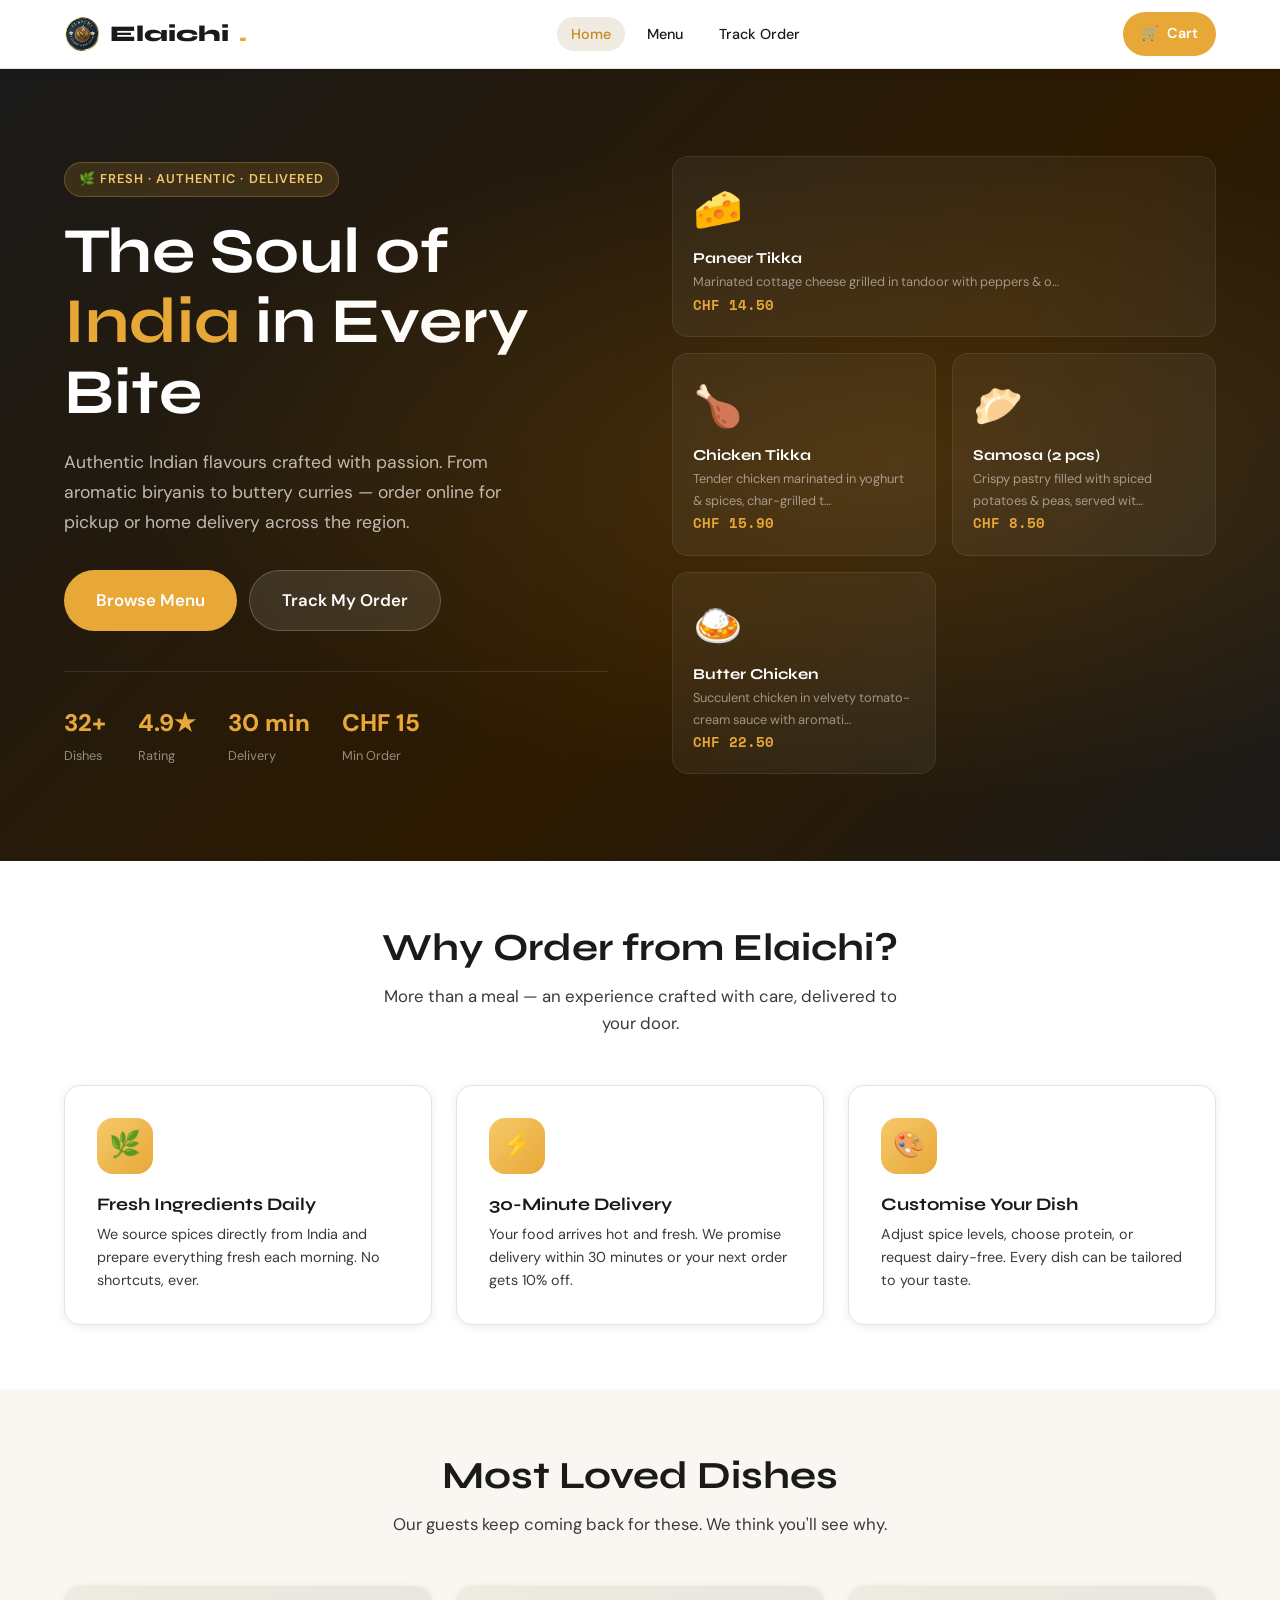
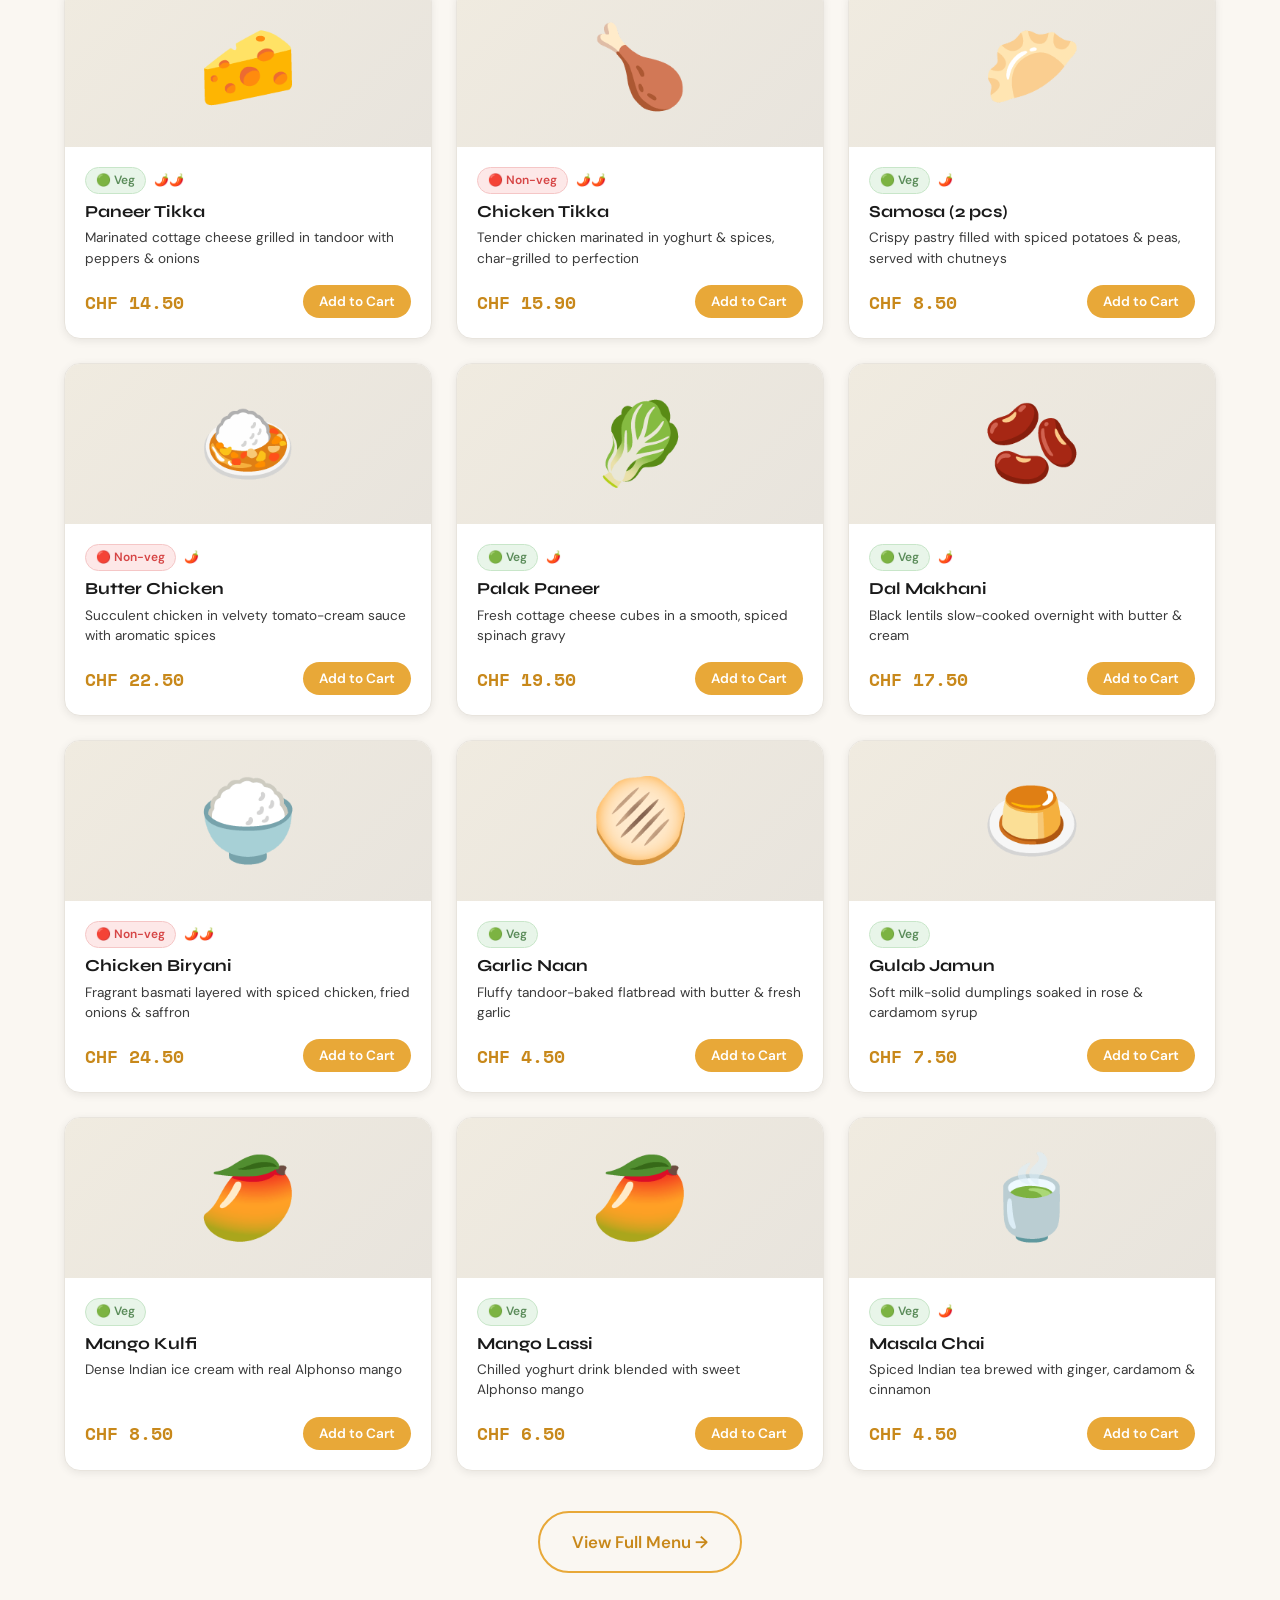
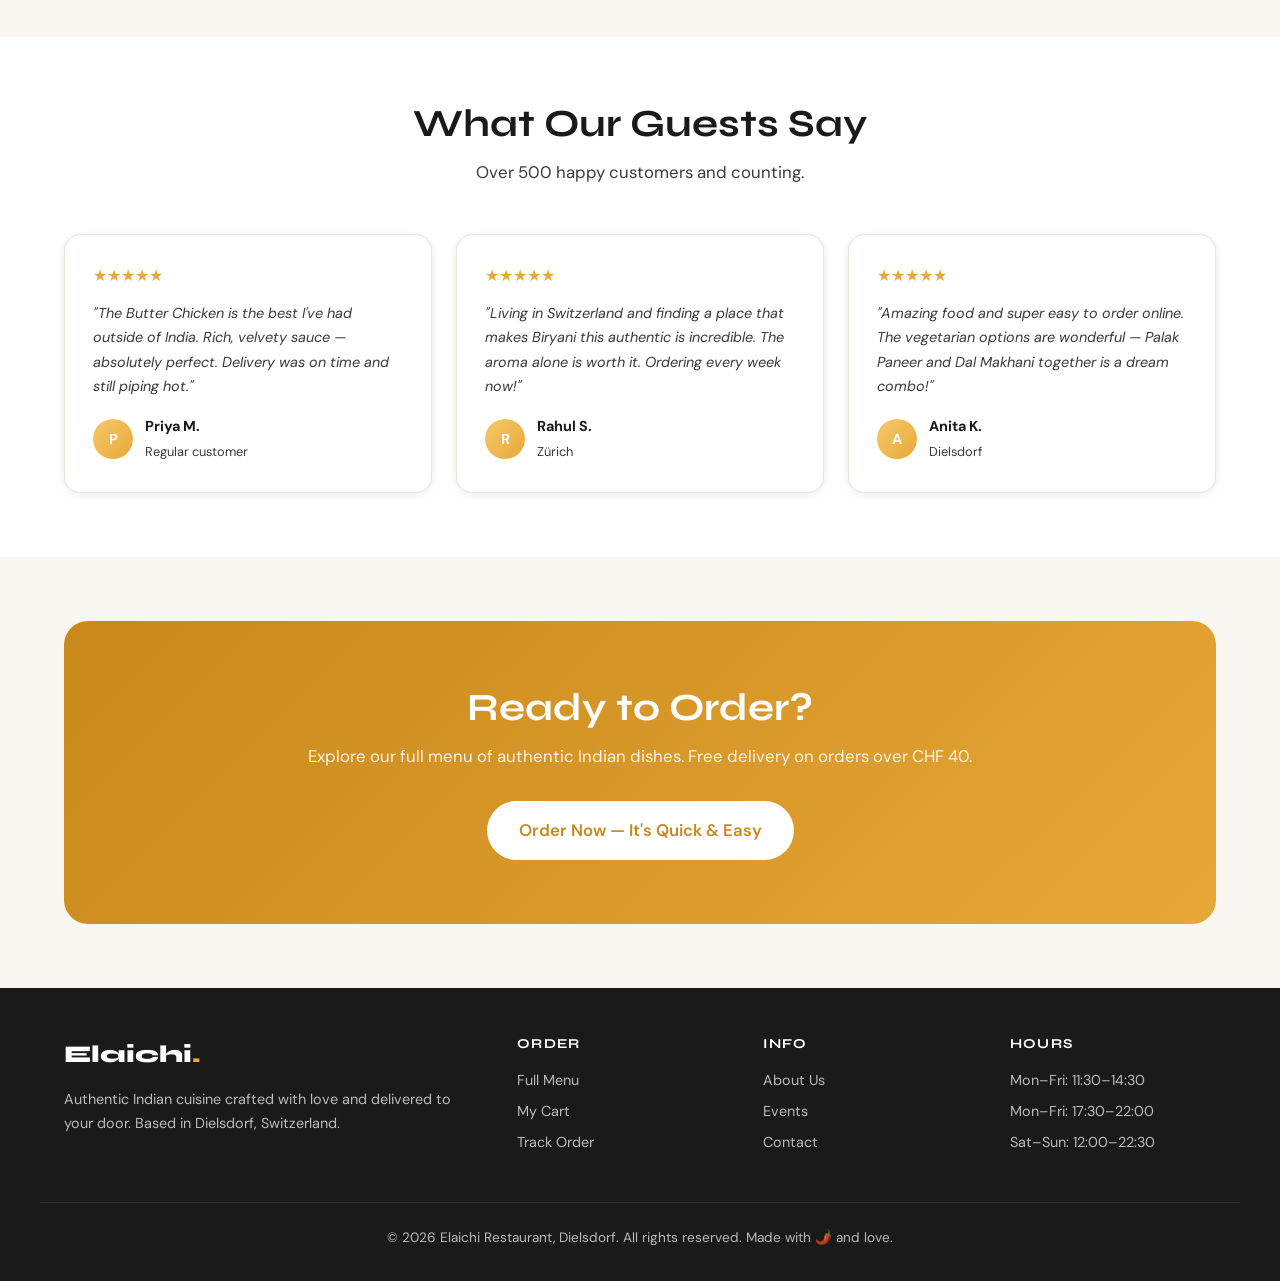
==== index.html @ 5e7af2c0 "Add files via upload" ====
<!DOCTYPE html>
<html lang="en">
<head>
  <meta charset="UTF-8" />
  <meta name="viewport" content="width=device-width, initial-scale=1.0" />
  <title>Elaichi — Authentic Indian Restaurant & Delivery</title>
  <link rel="preconnect" href="https://fonts.googleapis.com" />
  <link rel="preconnect" href="https://fonts.gstatic.com" crossorigin />
  <link href="https://fonts.googleapis.com/css2?family=Syne:wght@400;600;700;800&family=DM+Sans:wght@300;400;500;600&family=Space+Mono:wght@400;700&display=swap" rel="stylesheet" />
  <link rel="stylesheet" href="styles.css" />
  <style>
    /* ===== Hero ===== */
    .hero {
      background: linear-gradient(135deg, #1A1A1A 0%, #2D1A00 60%, #1A1A1A 100%);
      color: white;
      min-height: 88vh;
      display: flex;
      align-items: center;
      overflow: hidden;
      position: relative;
    }
    .hero::before {
      content: '';
      position: absolute;
      inset: 0;
      background: radial-gradient(ellipse at 70% 50%, rgba(232,168,56,0.15) 0%, transparent 60%);
      pointer-events: none;
    }
    .hero-content {
      max-width: 1200px;
      margin: 0 auto;
      padding: 80px 24px;
      display: grid;
      grid-template-columns: 1fr 1fr;
      gap: 64px;
      align-items: center;
      width: 100%;
    }
    @media (max-width: 768px) {
      .hero-content { grid-template-columns: 1fr; gap: 40px; text-align: center; }
      .hero-visual { order: -1; }
    }
    .hero-eyebrow {
      display: inline-flex;
      align-items: center;
      gap: 8px;
      background: rgba(232,168,56,0.15);
      border: 1px solid rgba(232,168,56,0.3);
      color: var(--saffron-light);
      padding: 6px 14px;
      border-radius: var(--radius-full);
      font-size: 0.8rem;
      font-weight: 600;
      letter-spacing: 0.08em;
      text-transform: uppercase;
      margin-bottom: 20px;
    }
    .hero h1 {
      font-size: clamp(2.4rem, 5vw, 4rem);
      line-height: 1.1;
      margin-bottom: 20px;
      color: white;
    }
    .hero h1 span { color: var(--saffron); }
    .hero p {
      font-size: 1.1rem;
      line-height: 1.7;
      color: rgba(255,255,255,0.7);
      margin-bottom: 32px;
      max-width: 460px;
    }
    @media (max-width: 768px) { .hero p { margin: 0 auto 32px; } }
    .hero-actions { display: flex; gap: 12px; flex-wrap: wrap; }
    @media (max-width: 768px) { .hero-actions { justify-content: center; } }
    .hero-stats {
      display: flex;
      gap: 32px;
      margin-top: 40px;
      padding-top: 32px;
      border-top: 1px solid rgba(255,255,255,0.1);
    }
    @media (max-width: 768px) { .hero-stats { justify-content: center; } }
    .hero-stat strong { display: block; font-size: 1.5rem; font-weight: 800; color: var(--saffron); }
    .hero-stat span { font-size: 0.8rem; color: rgba(255,255,255,0.5); }
    .hero-visual {
      display: grid;
      grid-template-columns: 1fr 1fr;
      grid-template-rows: auto auto;
      gap: 16px;
    }
    .hero-dish {
      background: rgba(255,255,255,0.05);
      border: 1px solid rgba(255,255,255,0.08);
      border-radius: var(--radius-md);
      padding: 20px;
      backdrop-filter: blur(10px);
      transition: transform 0.3s ease, background 0.3s ease;
      cursor: pointer;
    }
    .hero-dish:hover { background: rgba(232,168,56,0.1); transform: translateY(-4px); }
    .hero-dish:first-child { grid-column: 1 / -1; }
    .hero-dish-emoji { font-size: 2.5rem; margin-bottom: 8px; }
    .hero-dish h4 { font-size: 0.95rem; color: white; margin-bottom: 4px; }
    .hero-dish p { font-size: 0.8rem; color: rgba(255,255,255,0.5); margin: 0; }
    .hero-dish .price { color: var(--saffron); font-weight: 700; font-family: var(--font-mono); font-size: 0.9rem; }

    /* ===== Features ===== */
    .features-grid {
      display: grid;
      grid-template-columns: repeat(3, 1fr);
      gap: 24px;
    }
    @media (max-width: 768px) { .features-grid { grid-template-columns: 1fr; } }
    .feature-card {
      background: var(--white);
      border-radius: var(--radius-md);
      padding: 32px;
      box-shadow: var(--shadow-sm);
      border: 1px solid var(--mist);
      transition: box-shadow var(--transition), transform var(--transition);
    }
    .feature-card:hover { box-shadow: var(--shadow-md); transform: translateY(-4px); }
    .feature-icon {
      width: 56px;
      height: 56px;
      background: linear-gradient(135deg, var(--saffron-light), var(--saffron));
      border-radius: var(--radius-md);
      display: flex;
      align-items: center;
      justify-content: center;
      font-size: 1.6rem;
      margin-bottom: 20px;
    }
    .feature-card h3 { font-size: 1.1rem; margin-bottom: 8px; }
    .feature-card p { color: var(--ink-soft); font-size: 0.9rem; line-height: 1.6; }

    /* ===== Popular dishes ===== */
    .dishes-grid {
      display: grid;
      grid-template-columns: repeat(auto-fill, minmax(280px, 1fr));
      gap: 24px;
    }
    .dish-card {
      background: var(--white);
      border-radius: var(--radius-md);
      overflow: hidden;
      box-shadow: var(--shadow-sm);
      border: 1px solid var(--mist);
      transition: box-shadow var(--transition), transform var(--transition);
      display: flex;
      flex-direction: column;
    }
    .dish-card:hover { box-shadow: var(--shadow-md); transform: translateY(-4px); }
    .dish-thumb {
      background: linear-gradient(135deg, var(--cream-dark), var(--mist));
      height: 160px;
      display: flex;
      align-items: center;
      justify-content: center;
      font-size: 5rem;
      position: relative;
    }
    .dish-card-body { padding: 20px; flex: 1; display: flex; flex-direction: column; }
    .dish-meta { display: flex; align-items: center; gap: 8px; margin-bottom: 8px; flex-wrap: wrap; }
    .dish-card-body h3 { font-size: 1.05rem; margin-bottom: 6px; }
    .dish-card-body p { color: var(--ink-soft); font-size: 0.85rem; line-height: 1.5; margin-bottom: 16px; flex: 1; }
    .dish-card-footer {
      display: flex;
      align-items: center;
      justify-content: space-between;
      margin-top: auto;
    }
    .dish-price {
      font-family: var(--font-mono);
      font-size: 1.1rem;
      font-weight: 700;
      color: var(--saffron-dark);
    }

    /* ===== Testimonials ===== */
    .testimonials-grid {
      display: grid;
      grid-template-columns: repeat(3, 1fr);
      gap: 24px;
    }
    @media (max-width: 768px) { .testimonials-grid { grid-template-columns: 1fr; } }
    .testimonial {
      background: var(--white);
      border-radius: var(--radius-md);
      padding: 28px;
      box-shadow: var(--shadow-sm);
      border: 1px solid var(--mist);
    }
    .testimonial-stars { color: var(--saffron); font-size: 1rem; margin-bottom: 12px; }
    .testimonial p { color: var(--ink-soft); font-size: 0.9rem; line-height: 1.7; margin-bottom: 16px; font-style: italic; }
    .testimonial-author { display: flex; align-items: center; gap: 12px; }
    .testimonial-avatar {
      width: 40px;
      height: 40px;
      border-radius: 50%;
      background: linear-gradient(135deg, var(--saffron-light), var(--saffron));
      display: flex;
      align-items: center;
      justify-content: center;
      font-weight: 700;
      color: white;
      font-size: 0.9rem;
    }
    .testimonial-author strong { display: block; font-size: 0.9rem; }
    .testimonial-author span { font-size: 0.8rem; color: var(--ink-soft); }

    /* ===== CTA Banner ===== */
    .cta-banner {
      background: linear-gradient(135deg, var(--saffron-dark), var(--saffron));
      border-radius: var(--radius-lg);
      padding: 64px 48px;
      text-align: center;
      color: white;
    }
    .cta-banner h2 { font-size: clamp(1.8rem, 3vw, 2.4rem); margin-bottom: 12px; }
    .cta-banner p { font-size: 1.05rem; margin-bottom: 32px; opacity: 0.9; }
    .cta-banner .btn { background: white; color: var(--saffron-dark); }
    .cta-banner .btn:hover { background: var(--cream); transform: translateY(-2px); box-shadow: var(--shadow-lg); }

    /* ===== Mobile overrides ===== */
    .hide-xs { }
    @media (max-width: 640px) {
      .hide-xs { display: none; }
      .hero-content { padding: 48px 16px 40px; gap: 32px; }
      .hero-eyebrow { font-size: 0.72rem; }
      .hero h1 { font-size: 2rem; }
      .hero p { font-size: 0.95rem; }
      .hero-actions { gap: 8px; }
      .hero-actions .btn { flex: 1; text-align: center; justify-content: center; }
      .hero-stats { gap: 16px; flex-wrap: wrap; padding-top: 24px; margin-top: 24px; }
      .hero-stat strong { font-size: 1.2rem; }
      .hero-visual { grid-template-columns: 1fr 1fr; gap: 10px; }
      .hero-visual .hero-dish:first-child { grid-column: 1 / -1; }
      .hero-dish { padding: 14px; }
      .hero-dish-emoji { font-size: 1.8rem; }
      .features-grid { grid-template-columns: 1fr; gap: 16px; }
      .feature-card { padding: 20px; }
      .dishes-grid { grid-template-columns: 1fr; }
      .testimonials-grid { grid-template-columns: 1fr; }
      .cta-banner { padding: 40px 20px; border-radius: var(--radius-md); }
      .cta-banner h2 { font-size: 1.5rem; }
    }
    @media (max-width: 380px) {
      .hero-visual { grid-template-columns: 1fr; }
      .hero-visual .hero-dish:first-child { grid-column: 1; }
    }
  </style>
</head>
<body>
  <nav class="nav">
    <div class="nav-inner">
      <a href="index.html" class="nav-logo">
        <img src="Elaichi Logo.png" alt="Elaichi" onerror="this.style.display='none'" />
        Elaichi<span>.</span>
      </a>
      <ul class="nav-links">
        <li><a href="index.html" class="active">Home</a></li>
        <li><a href="menu.html">Menu</a></li>
        <li><a href="tracking.html">Track Order</a></li>
      </ul>
      <div style="display:flex;align-items:center;gap:8px;">
        <a href="cart.html" class="cart-btn">
          <span>🛒</span>
          <span class="hide-xs">Cart</span>
          <span class="cart-badge">0</span>
        </a>
        <button class="hamburger" id="hamburger" onclick="toggleMenu()" aria-label="Menu">
          <span></span><span></span><span></span>
        </button>
      </div>
    </div>
  </nav>
  <div class="mobile-menu" id="mobileMenu" onclick="closeMenu(event)">
    <div class="mobile-menu-panel">
      <a href="index.html" class="active">🏠 Home</a>
      <a href="menu.html">🍛 Menu</a>
      <a href="tracking.html">📍 Track Order</a>
      <a href="cart.html" class="menu-cart-btn">🛒 View Cart</a>
    </div>
  </div>

  <!-- Hero -->
  <section class="hero">
    <div class="hero-content">
      <div class="hero-text">
        <div class="hero-eyebrow">🌿 Fresh · Authentic · Delivered</div>
        <h1>The Soul of <span>India</span> in Every Bite</h1>
        <p>Authentic Indian flavours crafted with passion. From aromatic biryanis to buttery curries — order online for pickup or home delivery across the region.</p>
        <div class="hero-actions">
          <a href="menu.html" class="btn btn-primary btn-lg">Browse Menu</a>
          <a href="tracking.html" class="btn btn-lg" style="background:rgba(255,255,255,0.1);color:white;border:1px solid rgba(255,255,255,0.2);">Track My Order</a>
        </div>
        <div class="hero-stats">
          <div class="hero-stat"><strong>32+</strong><span>Dishes</span></div>
          <div class="hero-stat"><strong>4.9★</strong><span>Rating</span></div>
          <div class="hero-stat"><strong>30 min</strong><span>Delivery</span></div>
          <div class="hero-stat"><strong>CHF 15</strong><span>Min Order</span></div>
        </div>
      </div>
      <div class="hero-visual" id="heroVisual"></div>
    </div>
  </section>

  <!-- Features -->
  <section class="section" style="background:var(--white);">
    <div class="container">
      <div class="section-header">
        <h2>Why Order from Elaichi?</h2>
        <p>More than a meal — an experience crafted with care, delivered to your door.</p>
      </div>
      <div class="features-grid">
        <div class="feature-card">
          <div class="feature-icon">🌿</div>
          <h3>Fresh Ingredients Daily</h3>
          <p>We source spices directly from India and prepare everything fresh each morning. No shortcuts, ever.</p>
        </div>
        <div class="feature-card">
          <div class="feature-icon">⚡</div>
          <h3>30-Minute Delivery</h3>
          <p>Your food arrives hot and fresh. We promise delivery within 30 minutes or your next order gets 10% off.</p>
        </div>
        <div class="feature-card">
          <div class="feature-icon">🎨</div>
          <h3>Customise Your Dish</h3>
          <p>Adjust spice levels, choose protein, or request dairy-free. Every dish can be tailored to your taste.</p>
        </div>
      </div>
    </div>
  </section>

  <!-- Popular Dishes -->
  <section class="section">
    <div class="container">
      <div class="section-header">
        <h2>Most Loved Dishes</h2>
        <p>Our guests keep coming back for these. We think you'll see why.</p>
      </div>
      <div class="dishes-grid" id="popularDishes"></div>
      <div style="text-align:center; margin-top:40px;">
        <a href="menu.html" class="btn btn-outline btn-lg">View Full Menu →</a>
      </div>
    </div>
  </section>

  <!-- Testimonials -->
  <section class="section" style="background:var(--white);">
    <div class="container">
      <div class="section-header">
        <h2>What Our Guests Say</h2>
        <p>Over 500 happy customers and counting.</p>
      </div>
      <div class="testimonials-grid">
        <div class="testimonial">
          <div class="testimonial-stars">★★★★★</div>
          <p>"The Butter Chicken is the best I've had outside of India. Rich, velvety sauce — absolutely perfect. Delivery was on time and still piping hot."</p>
          <div class="testimonial-author">
            <div class="testimonial-avatar">P</div>
            <div><strong>Priya M.</strong><span>Regular customer</span></div>
          </div>
        </div>
        <div class="testimonial">
          <div class="testimonial-stars">★★★★★</div>
          <p>"Living in Switzerland and finding a place that makes Biryani this authentic is incredible. The aroma alone is worth it. Ordering every week now!"</p>
          <div class="testimonial-author">
            <div class="testimonial-avatar">R</div>
            <div><strong>Rahul S.</strong><span>Zürich</span></div>
          </div>
        </div>
        <div class="testimonial">
          <div class="testimonial-stars">★★★★★</div>
          <p>"Amazing food and super easy to order online. The vegetarian options are wonderful — Palak Paneer and Dal Makhani together is a dream combo!"</p>
          <div class="testimonial-author">
            <div class="testimonial-avatar">A</div>
            <div><strong>Anita K.</strong><span>Dielsdorf</span></div>
          </div>
        </div>
      </div>
    </div>
  </section>

  <!-- CTA -->
  <section class="section">
    <div class="container">
      <div class="cta-banner">
        <h2>Ready to Order?</h2>
        <p>Explore our full menu of authentic Indian dishes. Free delivery on orders over CHF 40.</p>
        <a href="menu.html" class="btn btn-lg">Order Now — It's Quick & Easy</a>
      </div>
    </div>
  </section>

  <!-- Footer -->
  <footer class="footer">
    <div class="footer-grid">
      <div class="footer-brand">
        <div class="logo-text">Elaichi<span>.</span></div>
        <p>Authentic Indian cuisine crafted with love and delivered to your door. Based in Dielsdorf, Switzerland.</p>
      </div>
      <div>
        <h4>Order</h4>
        <ul>
          <li><a href="menu.html">Full Menu</a></li>
          <li><a href="cart.html">My Cart</a></li>
          <li><a href="tracking.html">Track Order</a></li>
        </ul>
      </div>
      <div>
        <h4>Info</h4>
        <ul>
          <li><a href="#">About Us</a></li>
          <li><a href="#">Events</a></li>
          <li><a href="#">Contact</a></li>
        </ul>
      </div>
      <div>
        <h4>Hours</h4>
        <ul>
          <li>Mon–Fri: 11:30–14:30</li>
          <li>Mon–Fri: 17:30–22:00</li>
          <li>Sat–Sun: 12:00–22:30</li>
        </ul>
      </div>
    </div>
    <div class="footer-bottom">
      <p>© 2026 Elaichi Restaurant, Dielsdorf. All rights reserved. Made with 🌶️ and love.</p>
    </div>
  </footer>

  <script src="app.js"></script>
  <script>
    function toggleMenu() {
      document.getElementById('hamburger').classList.toggle('open');
      document.getElementById('mobileMenu').classList.toggle('open');
      document.body.style.overflow = document.getElementById('mobileMenu').classList.contains('open') ? 'hidden' : '';
    }
    function closeMenu(e) {
      if (e.target === document.getElementById('mobileMenu')) {
        document.getElementById('hamburger').classList.remove('open');
        document.getElementById('mobileMenu').classList.remove('open');
        document.body.style.overflow = '';
      }
    }

    // Hero visual
    const heroItems = MENU_DATA.filter(i => i.popular).slice(0, 4);
    document.getElementById('heroVisual').innerHTML = heroItems.map((d, i) => `
      <div class="hero-dish" style="${i === 0 ? 'grid-column: 1 / -1;' : ''}" onclick="location.href='menu.html'">
        <div class="hero-dish-emoji">${d.emoji}</div>
        <h4>${d.name}</h4>
        <p>${d.desc.substring(0, 60)}…</p>
        <div class="price">${formatPrice(d.price)}</div>
      </div>
    `).join('');

    // Popular dishes
    const popular = MENU_DATA.filter(i => i.popular);
    document.getElementById('popularDishes').innerHTML = popular.map(d => `
      <div class="dish-card">
        <div class="dish-thumb">${d.emoji}</div>
        <div class="dish-card-body">
          <div class="dish-meta">
            <span class="badge ${d.veg ? 'badge-veg' : 'badge-nonveg'}">${d.veg ? '🟢 Veg' : '🔴 Non-veg'}</span>
            ${d.spice > 0 ? `<span class="spice-badge">${'🌶️'.repeat(d.spice)}</span>` : ''}
          </div>
          <h3>${d.name}</h3>
          <p>${d.desc}</p>
          <div class="dish-card-footer">
            <div class="dish-price">${formatPrice(d.price)}</div>
            <button class="btn btn-primary btn-sm" onclick="addToCart(${d.id})">Add to Cart</button>
          </div>
        </div>
      </div>
    `).join('');
  </script>
</body>
</html>
---- styles.css ----
/* ===== Mobile-first reset ===== */
@viewport { width: device-width; }

/* ===== Elaichi Design System ===== */
:root {
  --saffron: #E8A838;
  --saffron-light: #F5C96A;
  --saffron-dark: #C8881A;
  --cardamom: #5B8C5A;
  --chili: #D64545;
  --indigo: #6C5CE7;
  --turmeric: #C9963B;
  --ink: #1A1A1A;
  --ink-soft: #3A3A3A;
  --cream: #FAF7F2;
  --cream-dark: #F0EBE0;
  --mist: #E8E4DD;
  --white: #FFFFFF;
  --shadow-sm: 0 2px 8px rgba(0,0,0,0.08);
  --shadow-md: 0 4px 20px rgba(0,0,0,0.12);
  --shadow-lg: 0 8px 40px rgba(0,0,0,0.16);
  --radius-sm: 8px;
  --radius-md: 16px;
  --radius-lg: 24px;
  --radius-full: 999px;
  --transition: 0.2s ease;
  --font-display: 'Syne', sans-serif;
  --font-body: 'DM Sans', sans-serif;
  --font-mono: 'Space Mono', monospace;
}

*, *::before, *::after { box-sizing: border-box; margin: 0; padding: 0; }

html { scroll-behavior: smooth; }

body {
  font-family: var(--font-body);
  background: var(--cream);
  color: var(--ink);
  line-height: 1.6;
  min-height: 100vh;
}

/* ===== Typography ===== */
h1, h2, h3, h4, h5 { font-family: var(--font-display); font-weight: 700; line-height: 1.2; }
a { color: inherit; text-decoration: none; }

/* ===== Nav ===== */
.nav {
  position: sticky;
  top: 0;
  z-index: 100;
  background: var(--white);
  border-bottom: 1px solid var(--mist);
  box-shadow: var(--shadow-sm);
}
.nav-inner {
  max-width: 1200px;
  margin: 0 auto;
  padding: 0 24px;
  height: 68px;
  display: flex;
  align-items: center;
  justify-content: space-between;
  gap: 16px;
}
.nav-logo {
  display: flex;
  align-items: center;
  gap: 10px;
  font-family: var(--font-display);
  font-size: 1.4rem;
  font-weight: 800;
  color: var(--ink);
}
.nav-logo img { height: 36px; width: auto; }
.nav-logo span { color: var(--saffron); }

.nav-links {
  display: flex;
  align-items: center;
  gap: 8px;
  list-style: none;
}
.nav-links a {
  padding: 8px 14px;
  border-radius: var(--radius-full);
  font-weight: 500;
  font-size: 0.9rem;
  transition: background var(--transition), color var(--transition);
}
.nav-links a:hover, .nav-links a.active {
  background: var(--cream-dark);
  color: var(--saffron-dark);
}

.cart-btn {
  position: relative;
  display: flex;
  align-items: center;
  gap: 8px;
  padding: 10px 18px;
  background: var(--saffron);
  color: var(--white);
  border-radius: var(--radius-full);
  font-weight: 600;
  font-size: 0.9rem;
  transition: background var(--transition), transform var(--transition);
  cursor: pointer;
  border: none;
}
.cart-btn:hover { background: var(--saffron-dark); transform: translateY(-1px); }
.cart-badge {
  position: absolute;
  top: -6px;
  right: -6px;
  background: var(--chili);
  color: white;
  border-radius: var(--radius-full);
  width: 20px;
  height: 20px;
  display: none;
  align-items: center;
  justify-content: center;
  font-size: 0.7rem;
  font-weight: 700;
  border: 2px solid white;
}

/* ===== Buttons ===== */
.btn {
  display: inline-flex;
  align-items: center;
  justify-content: center;
  gap: 8px;
  padding: 12px 24px;
  border-radius: var(--radius-full);
  font-family: var(--font-body);
  font-weight: 600;
  font-size: 0.95rem;
  cursor: pointer;
  border: none;
  transition: all var(--transition);
}
.btn-primary { background: var(--saffron); color: white; }
.btn-primary:hover { background: var(--saffron-dark); transform: translateY(-2px); box-shadow: var(--shadow-md); }
.btn-secondary { background: var(--cream-dark); color: var(--ink); }
.btn-secondary:hover { background: var(--mist); }
.btn-outline {
  background: transparent;
  color: var(--saffron-dark);
  border: 2px solid var(--saffron);
}
.btn-outline:hover { background: var(--saffron); color: white; }
.btn-danger { background: var(--chili); color: white; }
.btn-danger:hover { background: #b83535; }
.btn-lg { padding: 16px 32px; font-size: 1.05rem; }
.btn-sm { padding: 8px 16px; font-size: 0.85rem; }
.btn:disabled { opacity: 0.5; cursor: not-allowed; transform: none !important; }

/* ===== Cards ===== */
.card {
  background: var(--white);
  border-radius: var(--radius-md);
  box-shadow: var(--shadow-sm);
  overflow: hidden;
}

/* ===== Qty control ===== */
.qty-control {
  display: inline-flex;
  align-items: center;
  gap: 0;
  border: 1.5px solid var(--mist);
  border-radius: var(--radius-full);
  overflow: hidden;
}
.qty-control button {
  width: 32px;
  height: 32px;
  border: none;
  background: var(--cream-dark);
  cursor: pointer;
  font-size: 1.1rem;
  display: flex;
  align-items: center;
  justify-content: center;
  transition: background var(--transition);
}
.qty-control button:hover { background: var(--mist); }
.qty-control span {
  min-width: 32px;
  text-align: center;
  font-weight: 600;
  font-size: 0.9rem;
}

/* ===== Badges ===== */
.badge {
  display: inline-flex;
  align-items: center;
  gap: 4px;
  padding: 3px 10px;
  border-radius: var(--radius-full);
  font-size: 0.75rem;
  font-weight: 600;
}
.badge-veg { background: #e8f5e9; color: var(--cardamom); border: 1px solid #c8e6c9; }
.badge-nonveg { background: #fde8e8; color: var(--chili); border: 1px solid #f5c6c6; }
.badge-popular { background: #fff3cd; color: var(--saffron-dark); border: 1px solid #ffe082; }
.spice-badge { font-size: 0.75rem; color: var(--chili); }

/* ===== Toast ===== */
.toast {
  position: fixed;
  bottom: 24px;
  left: 50%;
  transform: translateX(-50%) translateY(100px);
  background: var(--ink);
  color: white;
  padding: 12px 24px;
  border-radius: var(--radius-full);
  font-size: 0.9rem;
  font-weight: 500;
  z-index: 1000;
  transition: transform 0.3s ease;
  white-space: nowrap;
}
.toast.show { transform: translateX(-50%) translateY(0); }
.toast.toast-error { background: var(--chili); }
.toast.toast-info { background: var(--indigo); }

/* ===== Section ===== */
.section { padding: 64px 0; }
.section-header { text-align: center; margin-bottom: 48px; }
.section-header h2 { font-size: clamp(1.8rem, 3vw, 2.6rem); margin-bottom: 12px; }
.section-header p { color: var(--ink-soft); font-size: 1.05rem; max-width: 520px; margin: 0 auto; }

.container { max-width: 1200px; margin: 0 auto; padding: 0 24px; }

/* ===== Form ===== */
.form-group { margin-bottom: 20px; }
.form-group label {
  display: block;
  font-weight: 600;
  font-size: 0.88rem;
  margin-bottom: 6px;
  color: var(--ink-soft);
  text-transform: uppercase;
  letter-spacing: 0.04em;
}
.form-group input,
.form-group select,
.form-group textarea {
  width: 100%;
  padding: 12px 16px;
  border: 1.5px solid var(--mist);
  border-radius: var(--radius-sm);
  font-family: var(--font-body);
  font-size: 0.95rem;
  background: var(--white);
  color: var(--ink);
  transition: border-color var(--transition), box-shadow var(--transition);
  outline: none;
}
.form-group input:focus,
.form-group select:focus,
.form-group textarea:focus {
  border-color: var(--saffron);
  box-shadow: 0 0 0 3px rgba(232,168,56,0.15);
}
.form-group input.error { border-color: var(--chili); }
.form-row { display: grid; grid-template-columns: 1fr 1fr; gap: 16px; }
@media (max-width: 480px) { .form-row { grid-template-columns: 1fr; } }

/* ===== Steps ===== */
.steps {
  display: flex;
  align-items: center;
  justify-content: center;
  gap: 0;
  margin-bottom: 40px;
}
.step {
  display: flex;
  align-items: center;
  gap: 8px;
  font-size: 0.85rem;
  font-weight: 600;
  color: var(--ink-soft);
  opacity: 0.4;
}
.step.active { opacity: 1; color: var(--saffron-dark); }
.step.done { opacity: 1; color: var(--cardamom); }
.step-num {
  width: 28px;
  height: 28px;
  border-radius: 50%;
  background: var(--mist);
  display: flex;
  align-items: center;
  justify-content: center;
  font-size: 0.8rem;
}
.step.active .step-num { background: var(--saffron); color: white; }
.step.done .step-num { background: var(--cardamom); color: white; }
.step-divider { width: 40px; height: 2px; background: var(--mist); margin: 0 4px; }
.step.done + .step-divider, .step.active + .step-divider { background: var(--cardamom); }

/* ===== Footer ===== */
.footer {
  background: var(--ink);
  color: rgba(255,255,255,0.7);
  padding: 48px 0 32px;
}
.footer-grid {
  max-width: 1200px;
  margin: 0 auto;
  padding: 0 24px;
  display: grid;
  grid-template-columns: 2fr 1fr 1fr 1fr;
  gap: 40px;
}
@media (max-width: 768px) { .footer-grid { grid-template-columns: 1fr 1fr; } }
@media (max-width: 480px) { .footer-grid { grid-template-columns: 1fr; } }
.footer-brand .logo-text {
  font-family: var(--font-display);
  font-size: 1.5rem;
  font-weight: 800;
  color: white;
  margin-bottom: 12px;
}
.footer-brand .logo-text span { color: var(--saffron); }
.footer-brand p { font-size: 0.9rem; line-height: 1.7; }
.footer h4 { color: white; font-size: 0.85rem; text-transform: uppercase; letter-spacing: 0.1em; margin-bottom: 16px; }
.footer ul { list-style: none; }
.footer ul li { margin-bottom: 8px; font-size: 0.9rem; }
.footer ul a:hover { color: var(--saffron); }
.footer-bottom {
  border-top: 1px solid rgba(255,255,255,0.1);
  margin-top: 40px;
  padding-top: 24px;
  text-align: center;
  font-size: 0.85rem;
  max-width: 1200px;
  margin-left: auto;
  margin-right: auto;
  padding-left: 24px;
  padding-right: 24px;
}

/* ===== Empty state ===== */
.empty-state {
  text-align: center;
  padding: 64px 24px;
}
.empty-state .empty-icon { font-size: 4rem; margin-bottom: 16px; }
.empty-state h3 { margin-bottom: 8px; }
.empty-state p { color: var(--ink-soft); margin-bottom: 24px; }

/* ===== Responsive nav ===== */
.hamburger {
  display: none;
  flex-direction: column;
  gap: 5px;
  background: none;
  border: none;
  cursor: pointer;
  padding: 8px;
  border-radius: var(--radius-sm);
  transition: background var(--transition);
}
.hamburger:hover { background: var(--cream-dark); }
.hamburger span {
  display: block;
  width: 22px;
  height: 2px;
  background: var(--ink);
  border-radius: 2px;
  transition: all 0.3s ease;
}
.hamburger.open span:nth-child(1) { transform: translateY(7px) rotate(45deg); }
.hamburger.open span:nth-child(2) { opacity: 0; }
.hamburger.open span:nth-child(3) { transform: translateY(-7px) rotate(-45deg); }

.mobile-menu {
  display: none;
  position: fixed;
  inset: 0;
  background: rgba(0,0,0,0.5);
  z-index: 99;
  backdrop-filter: blur(4px);
}
.mobile-menu.open { display: block; }
.mobile-menu-panel {
  position: absolute;
  top: 0; right: 0;
  width: min(320px, 85vw);
  height: 100%;
  background: var(--white);
  padding: 80px 24px 40px;
  box-shadow: var(--shadow-lg);
  display: flex;
  flex-direction: column;
  gap: 4px;
  overflow-y: auto;
}
.mobile-menu-panel a {
  display: flex;
  align-items: center;
  gap: 12px;
  padding: 14px 16px;
  border-radius: var(--radius-md);
  font-weight: 600;
  font-size: 1rem;
  color: var(--ink);
  transition: background var(--transition);
}
.mobile-menu-panel a:hover, .mobile-menu-panel a.active {
  background: var(--cream-dark);
  color: var(--saffron-dark);
}
.mobile-menu-panel .menu-cart-btn {
  margin-top: 16px;
  padding: 14px 20px;
  background: var(--saffron);
  color: white;
  border-radius: var(--radius-full);
  font-weight: 700;
  text-align: center;
  display: block;
}

@media (max-width: 640px) {
  .nav-links { display: none; }
  .nav-inner { height: 60px; }
  .hamburger { display: flex; }
}

/* ===== Mobile global fixes ===== */
@media (max-width: 640px) {
  /* Prevent iOS input zoom — inputs must be 16px+ */
  input, select, textarea {
    font-size: 16px !important;
  }
  /* Safe area for notched phones */
  .nav { padding-top: env(safe-area-inset-top); }
  body { padding-bottom: env(safe-area-inset-bottom); }
  /* Sections */
  .section { padding: 40px 0; }
  .section-header { margin-bottom: 28px; }
  /* Container padding */
  .container { padding: 0 16px; }
  /* Buttons larger tap targets */
  .btn { min-height: 48px; }
  .btn-sm { min-height: 40px; padding: 8px 16px; }
  /* Footer simplified */
  .footer-grid { grid-template-columns: 1fr 1fr; gap: 24px; }
  .footer-brand { grid-column: 1 / -1; }
  /* Form rows stack on mobile */
  .form-row { grid-template-columns: 1fr; }
}
@media (max-width: 380px) {
  .footer-grid { grid-template-columns: 1fr; }
}
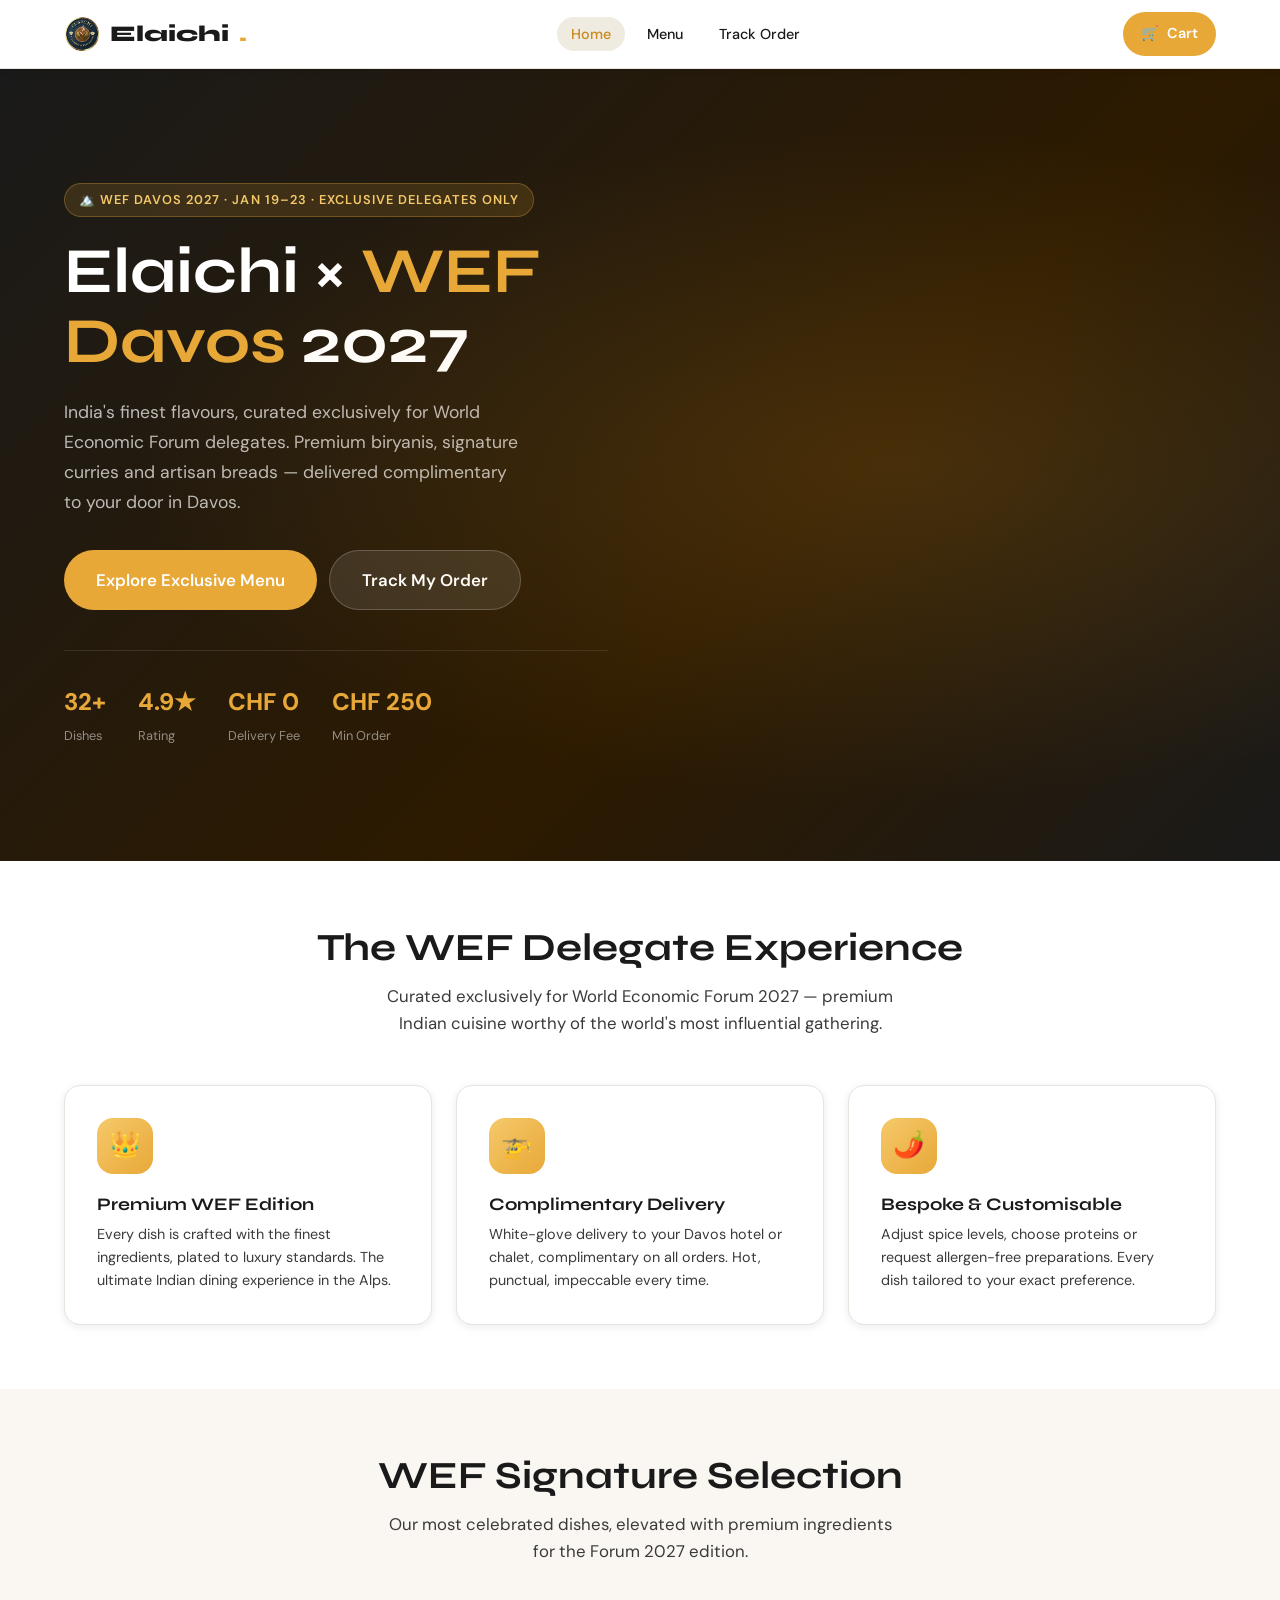
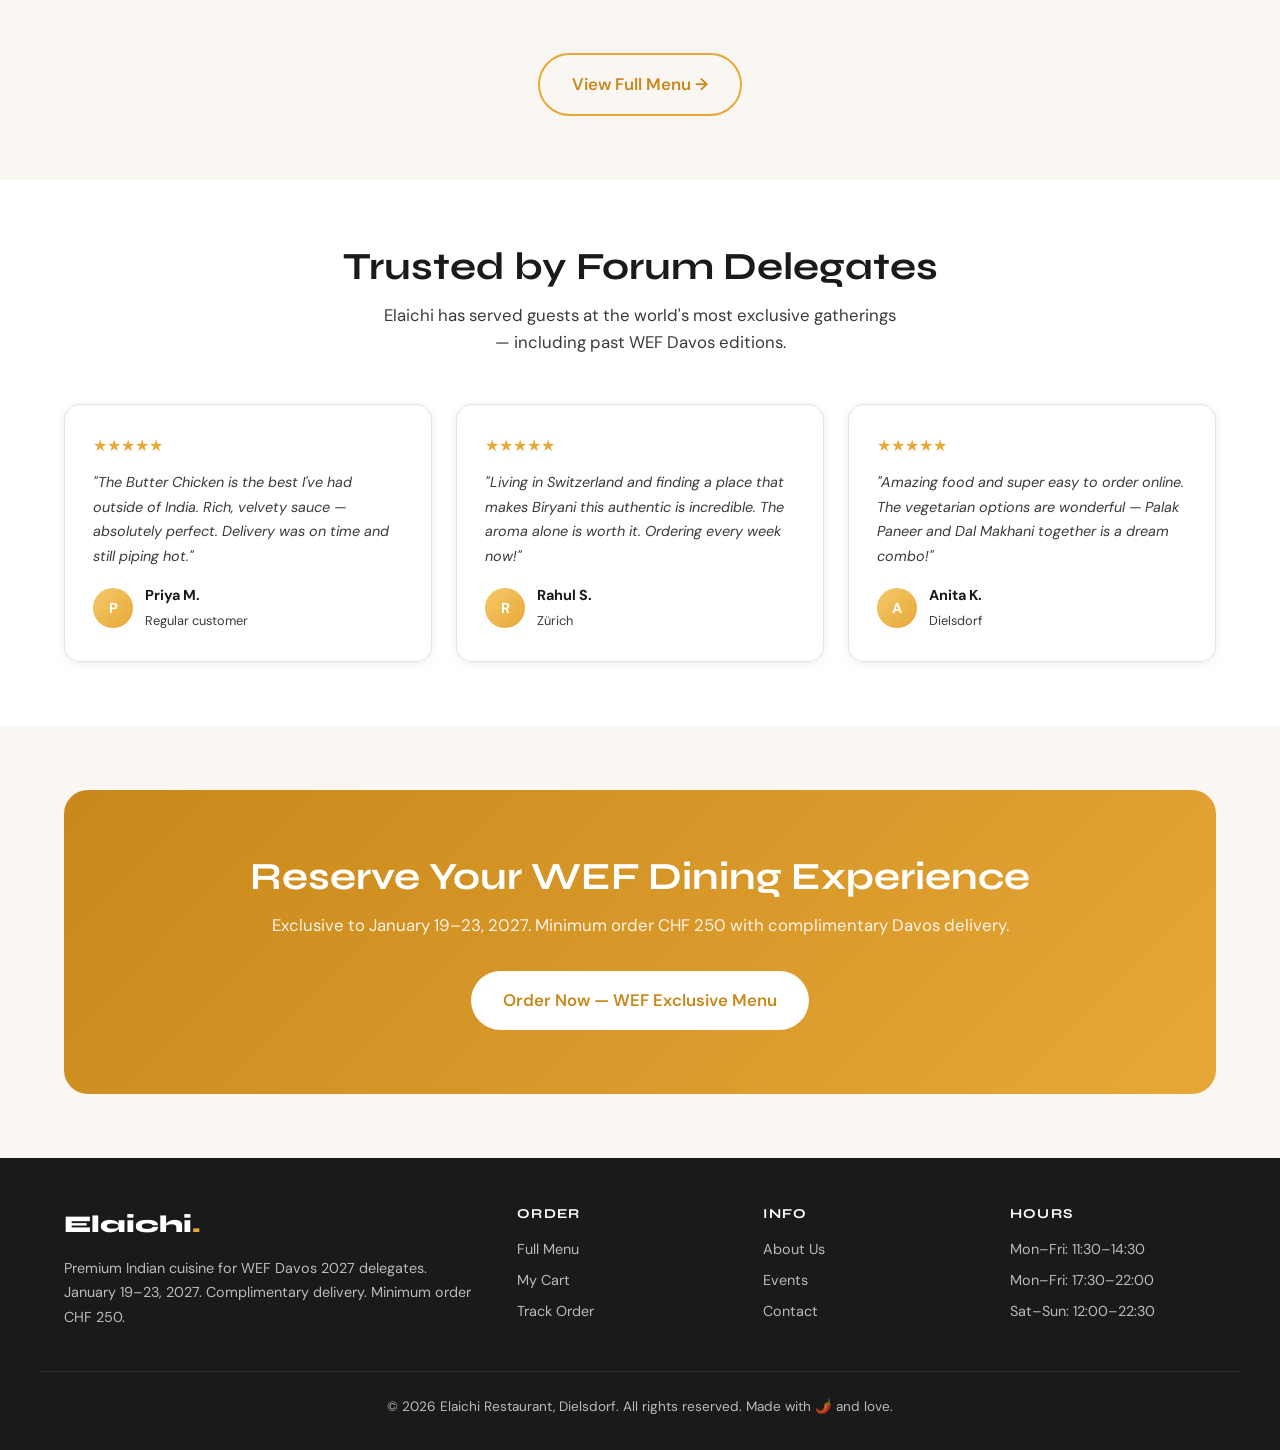
==== commit f869f0f6: "WEF Davos 2027 edition: premium pricing and branding - All menu prices ×1.5 (WEF premium), minimum o" ====
--- a/index.html
+++ b/index.html
@@ -3,7 +3,7 @@
 <head>
   <meta charset="UTF-8" />
   <meta name="viewport" content="width=device-width, initial-scale=1.0" />
-  <title>Elaichi — Authentic Indian Restaurant & Delivery</title>
+  <title>Elaichi × WEF Davos 2027 — Exclusive Indian Dining for Forum Delegates</title>
   <link rel="preconnect" href="https://fonts.googleapis.com" />
   <link rel="preconnect" href="https://fonts.gstatic.com" crossorigin />
   <link href="https://fonts.googleapis.com/css2?family=Syne:wght@400;600;700;800&family=DM+Sans:wght@300;400;500;600&family=Space+Mono:wght@400;700&display=swap" rel="stylesheet" />
@@ -288,18 +288,18 @@
   <section class="hero">
     <div class="hero-content">
       <div class="hero-text">
-        <div class="hero-eyebrow">🌿 Fresh · Authentic · Delivered</div>
-        <h1>The Soul of <span>India</span> in Every Bite</h1>
-        <p>Authentic Indian flavours crafted with passion. From aromatic biryanis to buttery curries — order online for pickup or home delivery across the region.</p>
+        <div class="hero-eyebrow">🏔️ WEF Davos 2027 · Jan 19–23 · Exclusive Delegates Only</div>
+        <h1>Elaichi × <span>WEF Davos</span> 2027</h1>
+        <p>India's finest flavours, curated exclusively for World Economic Forum delegates. Premium biryanis, signature curries and artisan breads — delivered complimentary to your door in Davos.</p>
         <div class="hero-actions">
-          <a href="menu.html" class="btn btn-primary btn-lg">Browse Menu</a>
+          <a href="menu.html" class="btn btn-primary btn-lg">Explore Exclusive Menu</a>
           <a href="tracking.html" class="btn btn-lg" style="background:rgba(255,255,255,0.1);color:white;border:1px solid rgba(255,255,255,0.2);">Track My Order</a>
         </div>
         <div class="hero-stats">
           <div class="hero-stat"><strong>32+</strong><span>Dishes</span></div>
           <div class="hero-stat"><strong>4.9★</strong><span>Rating</span></div>
-          <div class="hero-stat"><strong>30 min</strong><span>Delivery</span></div>
-          <div class="hero-stat"><strong>CHF 15</strong><span>Min Order</span></div>
+          <div class="hero-stat"><strong>CHF 0</strong><span>Delivery Fee</span></div>
+          <div class="hero-stat"><strong>CHF 250</strong><span>Min Order</span></div>
         </div>
       </div>
       <div class="hero-visual" id="heroVisual"></div>
@@ -310,24 +310,24 @@
   <section class="section" style="background:var(--white);">
     <div class="container">
       <div class="section-header">
-        <h2>Why Order from Elaichi?</h2>
-        <p>More than a meal — an experience crafted with care, delivered to your door.</p>
+        <h2>The WEF Delegate Experience</h2>
+        <p>Curated exclusively for World Economic Forum 2027 — premium Indian cuisine worthy of the world's most influential gathering.</p>
       </div>
       <div class="features-grid">
         <div class="feature-card">
-          <div class="feature-icon">🌿</div>
-          <h3>Fresh Ingredients Daily</h3>
-          <p>We source spices directly from India and prepare everything fresh each morning. No shortcuts, ever.</p>
+          <div class="feature-icon">👑</div>
+          <h3>Premium WEF Edition</h3>
+          <p>Every dish is crafted with the finest ingredients, plated to luxury standards. The ultimate Indian dining experience in the Alps.</p>
         </div>
         <div class="feature-card">
-          <div class="feature-icon">⚡</div>
-          <h3>30-Minute Delivery</h3>
-          <p>Your food arrives hot and fresh. We promise delivery within 30 minutes or your next order gets 10% off.</p>
+          <div class="feature-icon">🚁</div>
+          <h3>Complimentary Delivery</h3>
+          <p>White-glove delivery to your Davos hotel or chalet, complimentary on all orders. Hot, punctual, impeccable every time.</p>
         </div>
         <div class="feature-card">
-          <div class="feature-icon">🎨</div>
-          <h3>Customise Your Dish</h3>
-          <p>Adjust spice levels, choose protein, or request dairy-free. Every dish can be tailored to your taste.</p>
+          <div class="feature-icon">🌶️</div>
+          <h3>Bespoke & Customisable</h3>
+          <p>Adjust spice levels, choose proteins or request allergen-free preparations. Every dish tailored to your exact preference.</p>
         </div>
       </div>
     </div>
@@ -337,8 +337,8 @@
   <section class="section">
     <div class="container">
       <div class="section-header">
-        <h2>Most Loved Dishes</h2>
-        <p>Our guests keep coming back for these. We think you'll see why.</p>
+        <h2>WEF Signature Selection</h2>
+        <p>Our most celebrated dishes, elevated with premium ingredients for the Forum 2027 edition.</p>
       </div>
       <div class="dishes-grid" id="popularDishes"></div>
       <div style="text-align:center; margin-top:40px;">
@@ -351,8 +351,8 @@
   <section class="section" style="background:var(--white);">
     <div class="container">
       <div class="section-header">
-        <h2>What Our Guests Say</h2>
-        <p>Over 500 happy customers and counting.</p>
+        <h2>Trusted by Forum Delegates</h2>
+        <p>Elaichi has served guests at the world's most exclusive gatherings — including past WEF Davos editions.</p>
       </div>
       <div class="testimonials-grid">
         <div class="testimonial">
@@ -387,9 +387,9 @@
   <section class="section">
     <div class="container">
       <div class="cta-banner">
-        <h2>Ready to Order?</h2>
-        <p>Explore our full menu of authentic Indian dishes. Free delivery on orders over CHF 40.</p>
-        <a href="menu.html" class="btn btn-lg">Order Now — It's Quick & Easy</a>
+        <h2>Reserve Your WEF Dining Experience</h2>
+        <p>Exclusive to January 19–23, 2027. Minimum order CHF 250 with complimentary Davos delivery.</p>
+        <a href="menu.html" class="btn btn-lg">Order Now — WEF Exclusive Menu</a>
       </div>
     </div>
   </section>
@@ -399,7 +399,7 @@
     <div class="footer-grid">
       <div class="footer-brand">
         <div class="logo-text">Elaichi<span>.</span></div>
-        <p>Authentic Indian cuisine crafted with love and delivered to your door. Based in Dielsdorf, Switzerland.</p>
+        <p>Premium Indian cuisine for WEF Davos 2027 delegates. January 19–23, 2027. Complimentary delivery. Minimum order CHF 250.</p>
       </div>
       <div>
         <h4>Order</h4>
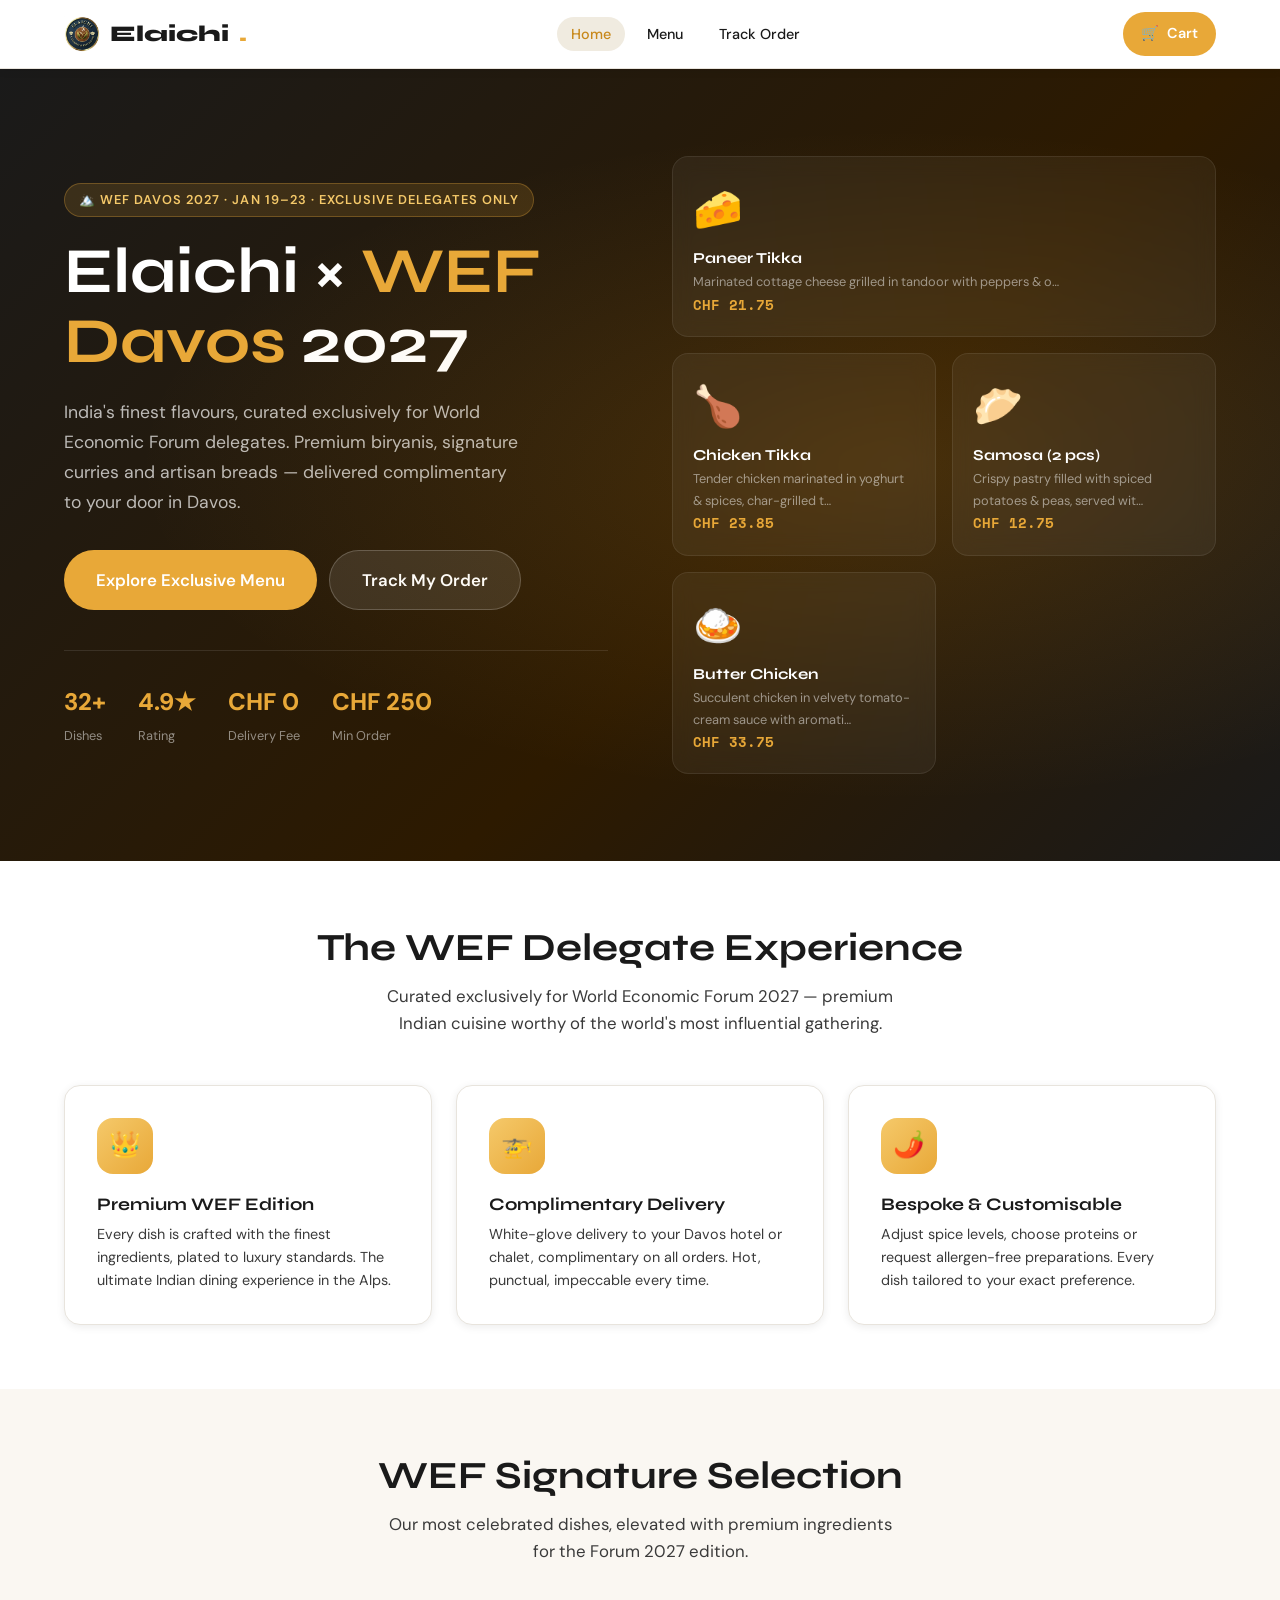
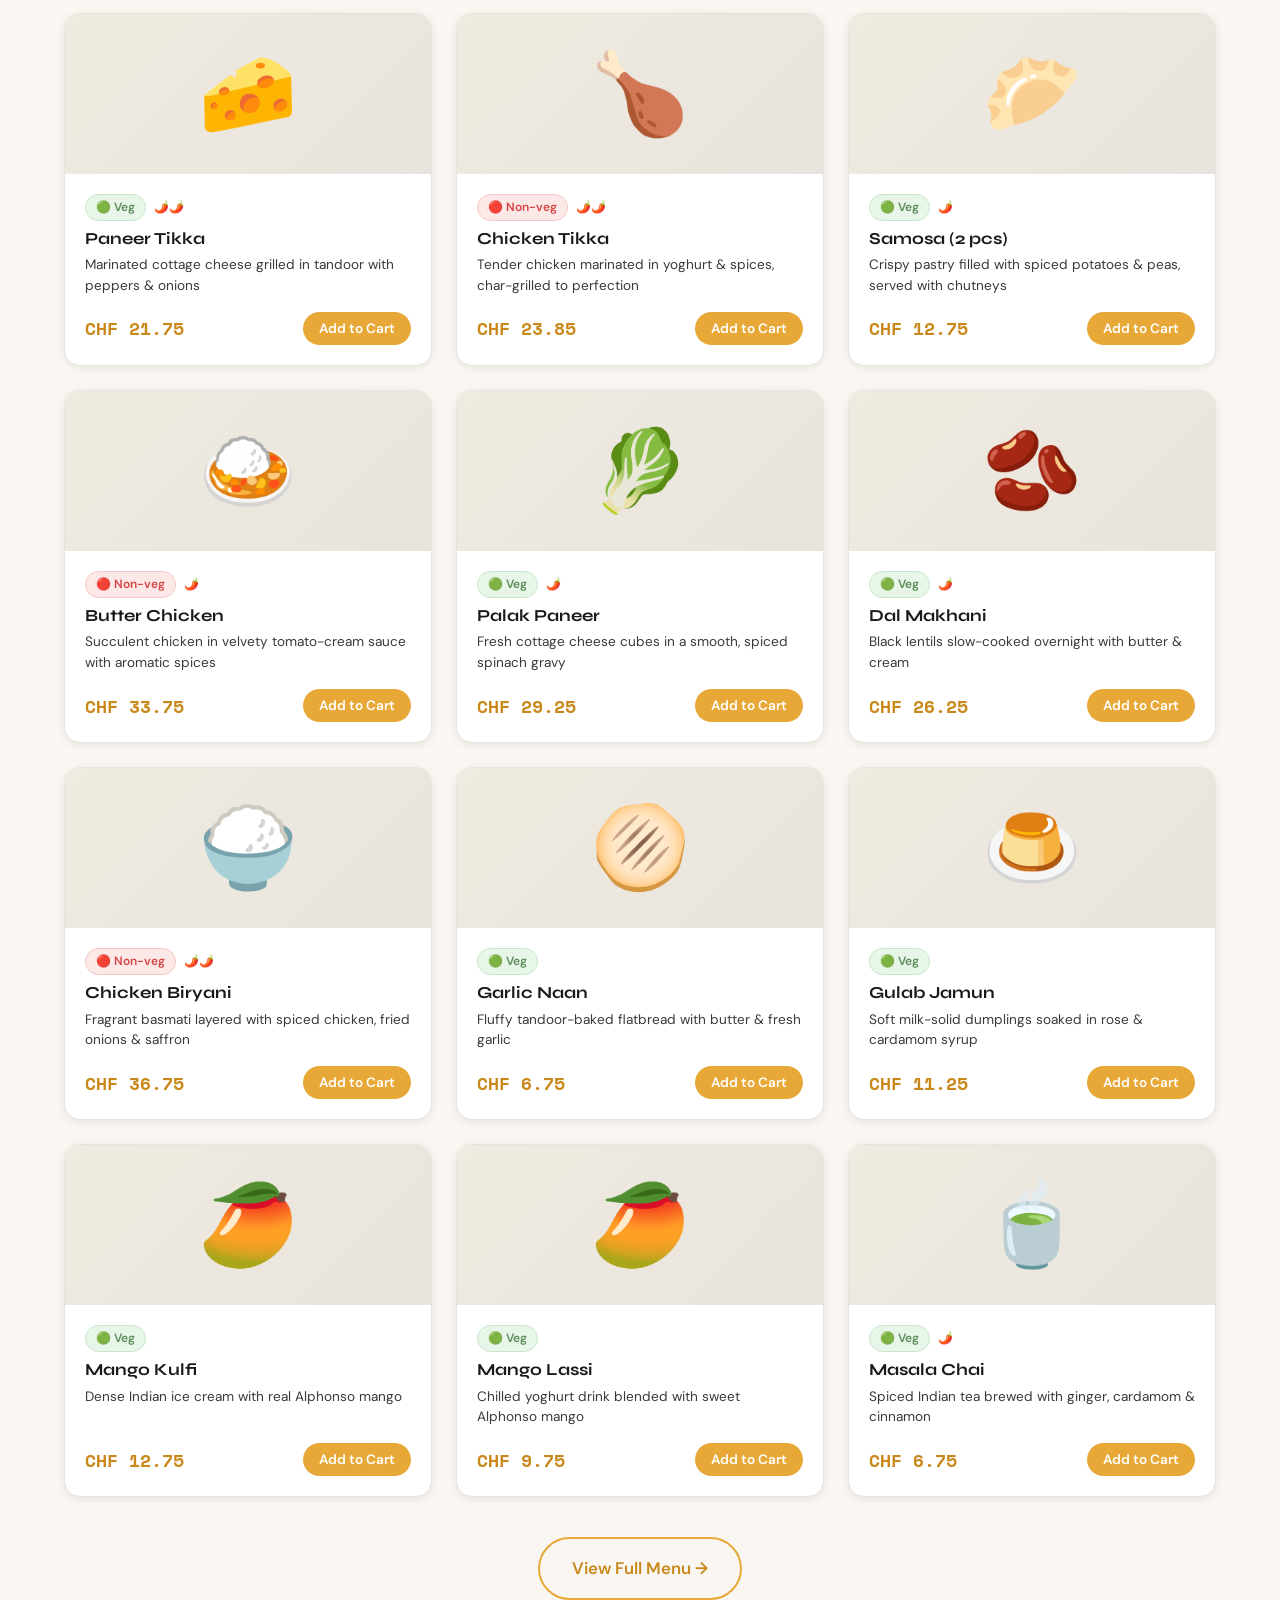
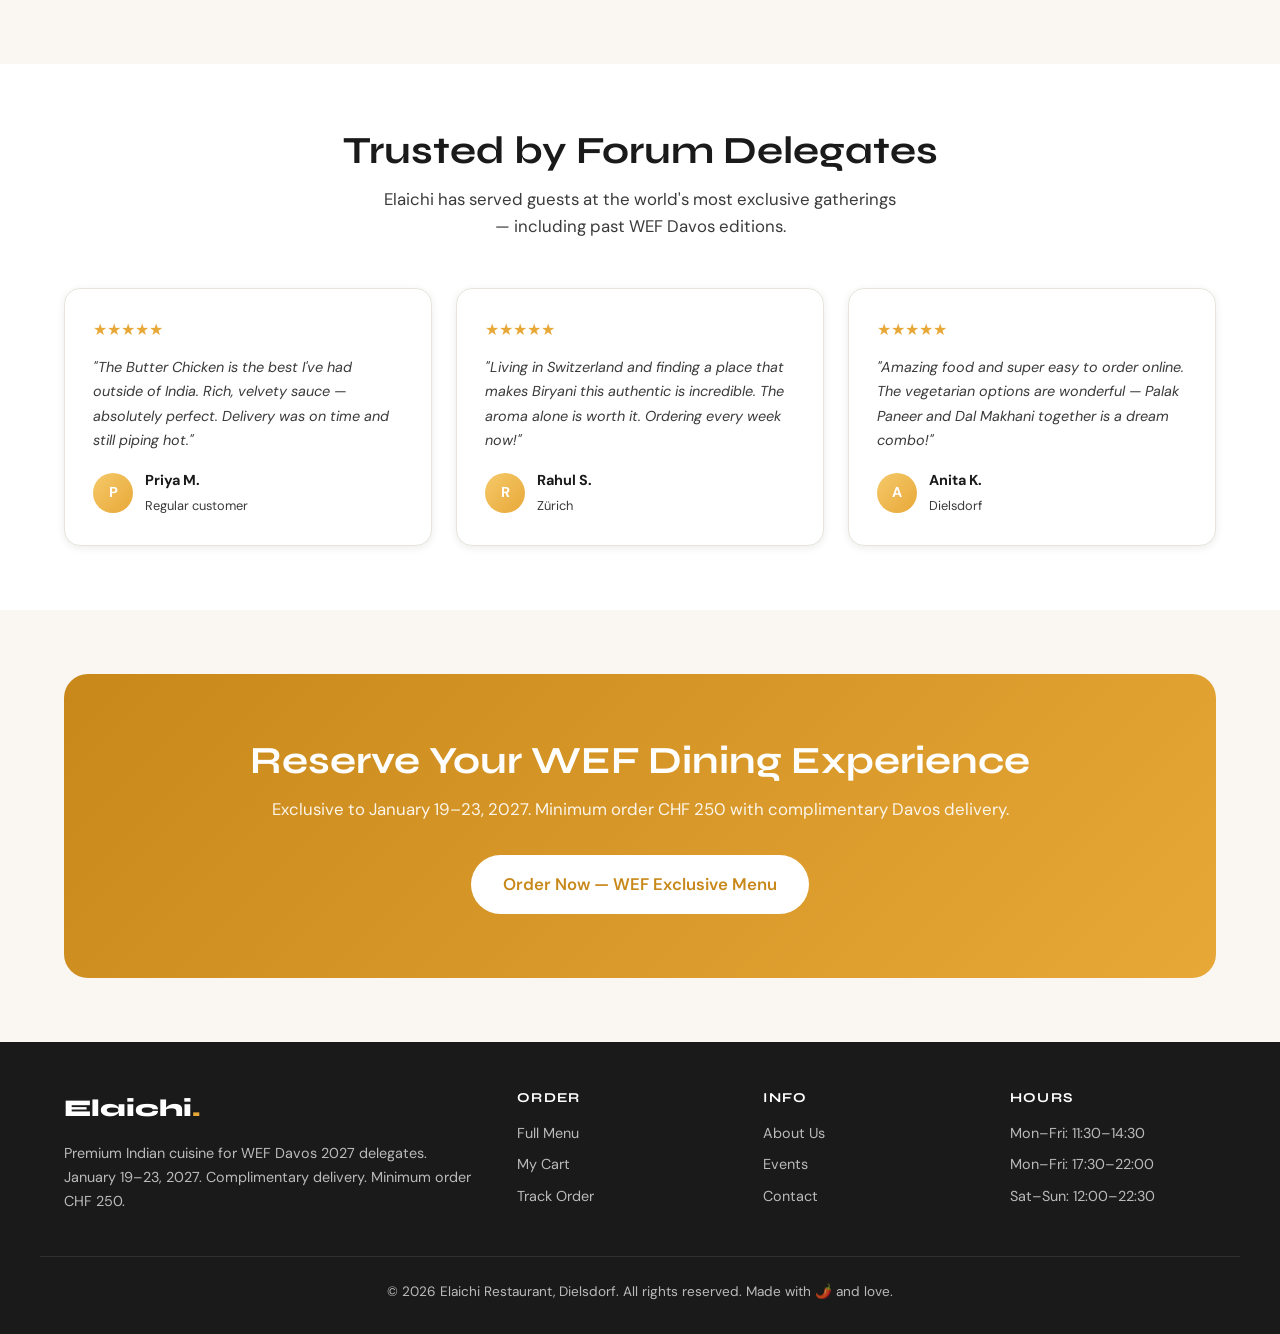
==== commit 16d2b277: "Push all WEF Davos 2027 HTML files" ====
--- a/index.html
+++ b/index.html
@@ -9,7 +9,6 @@
   <link href="https://fonts.googleapis.com/css2?family=Syne:wght@400;600;700;800&family=DM+Sans:wght@300;400;500;600&family=Space+Mono:wght@400;700&display=swap" rel="stylesheet" />
   <link rel="stylesheet" href="styles.css" />
   <style>
-    /* ===== Hero ===== */
     .hero {
       background: linear-gradient(135deg, #1A1A1A 0%, #2D1A00 60%, #1A1A1A 100%);
       color: white;
@@ -103,8 +102,6 @@
     .hero-dish h4 { font-size: 0.95rem; color: white; margin-bottom: 4px; }
     .hero-dish p { font-size: 0.8rem; color: rgba(255,255,255,0.5); margin: 0; }
     .hero-dish .price { color: var(--saffron); font-weight: 700; font-family: var(--font-mono); font-size: 0.9rem; }
-
-    /* ===== Features ===== */
     .features-grid {
       display: grid;
       grid-template-columns: repeat(3, 1fr);
@@ -133,8 +130,6 @@
     }
     .feature-card h3 { font-size: 1.1rem; margin-bottom: 8px; }
     .feature-card p { color: var(--ink-soft); font-size: 0.9rem; line-height: 1.6; }
-
-    /* ===== Popular dishes ===== */
     .dishes-grid {
       display: grid;
       grid-template-columns: repeat(auto-fill, minmax(280px, 1fr));
@@ -176,8 +171,6 @@
       font-weight: 700;
       color: var(--saffron-dark);
     }
-
-    /* ===== Testimonials ===== */
     .testimonials-grid {
       display: grid;
       grid-template-columns: repeat(3, 1fr);
@@ -208,8 +201,6 @@
     }
     .testimonial-author strong { display: block; font-size: 0.9rem; }
     .testimonial-author span { font-size: 0.8rem; color: var(--ink-soft); }
-
-    /* ===== CTA Banner ===== */
     .cta-banner {
       background: linear-gradient(135deg, var(--saffron-dark), var(--saffron));
       border-radius: var(--radius-lg);
@@ -221,8 +212,6 @@
     .cta-banner p { font-size: 1.05rem; margin-bottom: 32px; opacity: 0.9; }
     .cta-banner .btn { background: white; color: var(--saffron-dark); }
     .cta-banner .btn:hover { background: var(--cream); transform: translateY(-2px); box-shadow: var(--shadow-lg); }
-
-    /* ===== Mobile overrides ===== */
     .hide-xs { }
     @media (max-width: 640px) {
       .hide-xs { display: none; }
@@ -283,8 +272,6 @@
       <a href="cart.html" class="menu-cart-btn">🛒 View Cart</a>
     </div>
   </div>
-
-  <!-- Hero -->
   <section class="hero">
     <div class="hero-content">
       <div class="hero-text">
@@ -305,8 +292,6 @@
       <div class="hero-visual" id="heroVisual"></div>
     </div>
   </section>
-
-  <!-- Features -->
   <section class="section" style="background:var(--white);">
     <div class="container">
       <div class="section-header">
@@ -326,14 +311,12 @@
         </div>
         <div class="feature-card">
           <div class="feature-icon">🌶️</div>
-          <h3>Bespoke & Customisable</h3>
+          <h3>Bespoke &amp; Customisable</h3>
           <p>Adjust spice levels, choose proteins or request allergen-free preparations. Every dish tailored to your exact preference.</p>
         </div>
       </div>
     </div>
   </section>
-
-  <!-- Popular Dishes -->
   <section class="section">
     <div class="container">
       <div class="section-header">
@@ -346,8 +329,6 @@
       </div>
     </div>
   </section>
-
-  <!-- Testimonials -->
   <section class="section" style="background:var(--white);">
     <div class="container">
       <div class="section-header">
@@ -382,8 +363,6 @@
       </div>
     </div>
   </section>
-
-  <!-- CTA -->
   <section class="section">
     <div class="container">
       <div class="cta-banner">
@@ -393,8 +372,6 @@
       </div>
     </div>
   </section>
-
-  <!-- Footer -->
   <footer class="footer">
     <div class="footer-grid">
       <div class="footer-brand">
@@ -430,7 +407,6 @@
       <p>© 2026 Elaichi Restaurant, Dielsdorf. All rights reserved. Made with 🌶️ and love.</p>
     </div>
   </footer>
-
   <script src="app.js"></script>
   <script>
     function toggleMenu() {
@@ -445,8 +421,6 @@
         document.body.style.overflow = '';
       }
     }
-
-    // Hero visual
     const heroItems = MENU_DATA.filter(i => i.popular).slice(0, 4);
     document.getElementById('heroVisual').innerHTML = heroItems.map((d, i) => `
       <div class="hero-dish" style="${i === 0 ? 'grid-column: 1 / -1;' : ''}" onclick="location.href='menu.html'">
@@ -456,8 +430,6 @@
         <div class="price">${formatPrice(d.price)}</div>
       </div>
     `).join('');
-
-    // Popular dishes
     const popular = MENU_DATA.filter(i => i.popular);
     document.getElementById('popularDishes').innerHTML = popular.map(d => `
       <div class="dish-card">
@@ -478,4 +450,4 @@
     `).join('');
   </script>
 </body>
-</html>
+</html>
--- a/styles.css
+++ b/styles.css
@@ -30,127 +30,30 @@
 }
 
 *, *::before, *::after { box-sizing: border-box; margin: 0; padding: 0; }
-
 html { scroll-behavior: smooth; }
-
-body {
-  font-family: var(--font-body);
-  background: var(--cream);
-  color: var(--ink);
-  line-height: 1.6;
-  min-height: 100vh;
-}
-
-/* ===== Typography ===== */
+body { font-family: var(--font-body); background: var(--cream); color: var(--ink); line-height: 1.6; min-height: 100vh; }
 h1, h2, h3, h4, h5 { font-family: var(--font-display); font-weight: 700; line-height: 1.2; }
 a { color: inherit; text-decoration: none; }
 
-/* ===== Nav ===== */
-.nav {
-  position: sticky;
-  top: 0;
-  z-index: 100;
-  background: var(--white);
-  border-bottom: 1px solid var(--mist);
-  box-shadow: var(--shadow-sm);
-}
-.nav-inner {
-  max-width: 1200px;
-  margin: 0 auto;
-  padding: 0 24px;
-  height: 68px;
-  display: flex;
-  align-items: center;
-  justify-content: space-between;
-  gap: 16px;
-}
-.nav-logo {
-  display: flex;
-  align-items: center;
-  gap: 10px;
-  font-family: var(--font-display);
-  font-size: 1.4rem;
-  font-weight: 800;
-  color: var(--ink);
-}
+.nav { position: sticky; top: 0; z-index: 100; background: var(--white); border-bottom: 1px solid var(--mist); box-shadow: var(--shadow-sm); }
+.nav-inner { max-width: 1200px; margin: 0 auto; padding: 0 24px; height: 68px; display: flex; align-items: center; justify-content: space-between; gap: 16px; }
+.nav-logo { display: flex; align-items: center; gap: 10px; font-family: var(--font-display); font-size: 1.4rem; font-weight: 800; color: var(--ink); }
 .nav-logo img { height: 36px; width: auto; }
 .nav-logo span { color: var(--saffron); }
+.nav-links { display: flex; align-items: center; gap: 8px; list-style: none; }
+.nav-links a { padding: 8px 14px; border-radius: var(--radius-full); font-weight: 500; font-size: 0.9rem; transition: background var(--transition), color var(--transition); }
+.nav-links a:hover, .nav-links a.active { background: var(--cream-dark); color: var(--saffron-dark); }
 
-.nav-links {
-  display: flex;
-  align-items: center;
-  gap: 8px;
-  list-style: none;
-}
-.nav-links a {
-  padding: 8px 14px;
-  border-radius: var(--radius-full);
-  font-weight: 500;
-  font-size: 0.9rem;
-  transition: background var(--transition), color var(--transition);
-}
-.nav-links a:hover, .nav-links a.active {
-  background: var(--cream-dark);
-  color: var(--saffron-dark);
-}
+.cart-btn { position: relative; display: flex; align-items: center; gap: 8px; padding: 10px 18px; background: var(--saffron); color: var(--white); border-radius: var(--radius-full); font-weight: 600; font-size: 0.9rem; transition: background var(--transition), transform var(--transition); cursor: pointer; border: none; }
+.cart-btn:hover { background: var(--saffron-dark); transform: translateY(-1px); }
+.cart-badge { position: absolute; top: -6px; right: -6px; background: var(--chili); color: white; border-radius: var(--radius-full); width: 20px; height: 20px; display: none; align-items: center; justify-content: center; font-size: 0.7rem; font-weight: 700; border: 2px solid white; }
 
-.cart-btn {
-  position: relative;
-  display: flex;
-  align-items: center;
-  gap: 8px;
-  padding: 10px 18px;
-  background: var(--saffron);
-  color: var(--white);
-  border-radius: var(--radius-full);
-  font-weight: 600;
-  font-size: 0.9rem;
-  transition: background var(--transition), transform var(--transition);
-  cursor: pointer;
-  border: none;
-}
-.cart-btn:hover { background: var(--saffron-dark); transform: translateY(-1px); }
-.cart-badge {
-  position: absolute;
-  top: -6px;
-  right: -6px;
-  background: var(--chili);
-  color: white;
-  border-radius: var(--radius-full);
-  width: 20px;
-  height: 20px;
-  display: none;
-  align-items: center;
-  justify-content: center;
-  font-size: 0.7rem;
-  font-weight: 700;
-  border: 2px solid white;
-}
-
-/* ===== Buttons ===== */
-.btn {
-  display: inline-flex;
-  align-items: center;
-  justify-content: center;
-  gap: 8px;
-  padding: 12px 24px;
-  border-radius: var(--radius-full);
-  font-family: var(--font-body);
-  font-weight: 600;
-  font-size: 0.95rem;
-  cursor: pointer;
-  border: none;
-  transition: all var(--transition);
-}
+.btn { display: inline-flex; align-items: center; justify-content: center; gap: 8px; padding: 12px 24px; border-radius: var(--radius-full); font-family: var(--font-body); font-weight: 600; font-size: 0.95rem; cursor: pointer; border: none; transition: all var(--transition); }
 .btn-primary { background: var(--saffron); color: white; }
 .btn-primary:hover { background: var(--saffron-dark); transform: translateY(-2px); box-shadow: var(--shadow-md); }
 .btn-secondary { background: var(--cream-dark); color: var(--ink); }
 .btn-secondary:hover { background: var(--mist); }
-.btn-outline {
-  background: transparent;
-  color: var(--saffron-dark);
-  border: 2px solid var(--saffron);
-}
+.btn-outline { background: transparent; color: var(--saffron-dark); border: 2px solid var(--saffron); }
 .btn-outline:hover { background: var(--saffron); color: white; }
 .btn-danger { background: var(--chili); color: white; }
 .btn-danger:hover { background: #b83535; }
@@ -158,308 +61,96 @@
 .btn-sm { padding: 8px 16px; font-size: 0.85rem; }
 .btn:disabled { opacity: 0.5; cursor: not-allowed; transform: none !important; }
 
-/* ===== Cards ===== */
-.card {
-  background: var(--white);
-  border-radius: var(--radius-md);
-  box-shadow: var(--shadow-sm);
-  overflow: hidden;
-}
+.card { background: var(--white); border-radius: var(--radius-md); box-shadow: var(--shadow-sm); overflow: hidden; }
 
-/* ===== Qty control ===== */
-.qty-control {
-  display: inline-flex;
-  align-items: center;
-  gap: 0;
-  border: 1.5px solid var(--mist);
-  border-radius: var(--radius-full);
-  overflow: hidden;
-}
-.qty-control button {
-  width: 32px;
-  height: 32px;
-  border: none;
-  background: var(--cream-dark);
-  cursor: pointer;
-  font-size: 1.1rem;
-  display: flex;
-  align-items: center;
-  justify-content: center;
-  transition: background var(--transition);
-}
+.qty-control { display: inline-flex; align-items: center; gap: 0; border: 1.5px solid var(--mist); border-radius: var(--radius-full); overflow: hidden; }
+.qty-control button { width: 32px; height: 32px; border: none; background: var(--cream-dark); cursor: pointer; font-size: 1.1rem; display: flex; align-items: center; justify-content: center; transition: background var(--transition); }
 .qty-control button:hover { background: var(--mist); }
-.qty-control span {
-  min-width: 32px;
-  text-align: center;
-  font-weight: 600;
-  font-size: 0.9rem;
-}
+.qty-control span { min-width: 32px; text-align: center; font-weight: 600; font-size: 0.9rem; }
 
-/* ===== Badges ===== */
-.badge {
-  display: inline-flex;
-  align-items: center;
-  gap: 4px;
-  padding: 3px 10px;
-  border-radius: var(--radius-full);
-  font-size: 0.75rem;
-  font-weight: 600;
-}
+.badge { display: inline-flex; align-items: center; gap: 4px; padding: 3px 10px; border-radius: var(--radius-full); font-size: 0.75rem; font-weight: 600; }
 .badge-veg { background: #e8f5e9; color: var(--cardamom); border: 1px solid #c8e6c9; }
 .badge-nonveg { background: #fde8e8; color: var(--chili); border: 1px solid #f5c6c6; }
 .badge-popular { background: #fff3cd; color: var(--saffron-dark); border: 1px solid #ffe082; }
 .spice-badge { font-size: 0.75rem; color: var(--chili); }
 
-/* ===== Toast ===== */
-.toast {
-  position: fixed;
-  bottom: 24px;
-  left: 50%;
-  transform: translateX(-50%) translateY(100px);
-  background: var(--ink);
-  color: white;
-  padding: 12px 24px;
-  border-radius: var(--radius-full);
-  font-size: 0.9rem;
-  font-weight: 500;
-  z-index: 1000;
-  transition: transform 0.3s ease;
-  white-space: nowrap;
-}
+.toast { position: fixed; bottom: 24px; left: 50%; transform: translateX(-50%) translateY(100px); background: var(--ink); color: white; padding: 12px 24px; border-radius: var(--radius-full); font-size: 0.9rem; font-weight: 500; z-index: 1000; transition: transform 0.3s ease; white-space: nowrap; }
 .toast.show { transform: translateX(-50%) translateY(0); }
 .toast.toast-error { background: var(--chili); }
 .toast.toast-info { background: var(--indigo); }
 
-/* ===== Section ===== */
 .section { padding: 64px 0; }
 .section-header { text-align: center; margin-bottom: 48px; }
 .section-header h2 { font-size: clamp(1.8rem, 3vw, 2.6rem); margin-bottom: 12px; }
 .section-header p { color: var(--ink-soft); font-size: 1.05rem; max-width: 520px; margin: 0 auto; }
-
 .container { max-width: 1200px; margin: 0 auto; padding: 0 24px; }
 
-/* ===== Form ===== */
 .form-group { margin-bottom: 20px; }
-.form-group label {
-  display: block;
-  font-weight: 600;
-  font-size: 0.88rem;
-  margin-bottom: 6px;
-  color: var(--ink-soft);
-  text-transform: uppercase;
-  letter-spacing: 0.04em;
-}
-.form-group input,
-.form-group select,
-.form-group textarea {
-  width: 100%;
-  padding: 12px 16px;
-  border: 1.5px solid var(--mist);
-  border-radius: var(--radius-sm);
-  font-family: var(--font-body);
-  font-size: 0.95rem;
-  background: var(--white);
-  color: var(--ink);
-  transition: border-color var(--transition), box-shadow var(--transition);
-  outline: none;
-}
-.form-group input:focus,
-.form-group select:focus,
-.form-group textarea:focus {
-  border-color: var(--saffron);
-  box-shadow: 0 0 0 3px rgba(232,168,56,0.15);
-}
+.form-group label { display: block; font-weight: 600; font-size: 0.88rem; margin-bottom: 6px; color: var(--ink-soft); text-transform: uppercase; letter-spacing: 0.04em; }
+.form-group input, .form-group select, .form-group textarea { width: 100%; padding: 12px 16px; border: 1.5px solid var(--mist); border-radius: var(--radius-sm); font-family: var(--font-body); font-size: 0.95rem; background: var(--white); color: var(--ink); transition: border-color var(--transition), box-shadow var(--transition); outline: none; }
+.form-group input:focus, .form-group select:focus, .form-group textarea:focus { border-color: var(--saffron); box-shadow: 0 0 0 3px rgba(232,168,56,0.15); }
 .form-group input.error { border-color: var(--chili); }
 .form-row { display: grid; grid-template-columns: 1fr 1fr; gap: 16px; }
 @media (max-width: 480px) { .form-row { grid-template-columns: 1fr; } }
 
-/* ===== Steps ===== */
-.steps {
-  display: flex;
-  align-items: center;
-  justify-content: center;
-  gap: 0;
-  margin-bottom: 40px;
-}
-.step {
-  display: flex;
-  align-items: center;
-  gap: 8px;
-  font-size: 0.85rem;
-  font-weight: 600;
-  color: var(--ink-soft);
-  opacity: 0.4;
-}
+.steps { display: flex; align-items: center; justify-content: center; gap: 0; margin-bottom: 40px; }
+.step { display: flex; align-items: center; gap: 8px; font-size: 0.85rem; font-weight: 600; color: var(--ink-soft); opacity: 0.4; }
 .step.active { opacity: 1; color: var(--saffron-dark); }
 .step.done { opacity: 1; color: var(--cardamom); }
-.step-num {
-  width: 28px;
-  height: 28px;
-  border-radius: 50%;
-  background: var(--mist);
-  display: flex;
-  align-items: center;
-  justify-content: center;
-  font-size: 0.8rem;
-}
+.step-num { width: 28px; height: 28px; border-radius: 50%; background: var(--mist); display: flex; align-items: center; justify-content: center; font-size: 0.8rem; }
 .step.active .step-num { background: var(--saffron); color: white; }
 .step.done .step-num { background: var(--cardamom); color: white; }
 .step-divider { width: 40px; height: 2px; background: var(--mist); margin: 0 4px; }
 .step.done + .step-divider, .step.active + .step-divider { background: var(--cardamom); }
 
-/* ===== Footer ===== */
-.footer {
-  background: var(--ink);
-  color: rgba(255,255,255,0.7);
-  padding: 48px 0 32px;
-}
-.footer-grid {
-  max-width: 1200px;
-  margin: 0 auto;
-  padding: 0 24px;
-  display: grid;
-  grid-template-columns: 2fr 1fr 1fr 1fr;
-  gap: 40px;
-}
+.footer { background: var(--ink); color: rgba(255,255,255,0.7); padding: 48px 0 32px; }
+.footer-grid { max-width: 1200px; margin: 0 auto; padding: 0 24px; display: grid; grid-template-columns: 2fr 1fr 1fr 1fr; gap: 40px; }
 @media (max-width: 768px) { .footer-grid { grid-template-columns: 1fr 1fr; } }
 @media (max-width: 480px) { .footer-grid { grid-template-columns: 1fr; } }
-.footer-brand .logo-text {
-  font-family: var(--font-display);
-  font-size: 1.5rem;
-  font-weight: 800;
-  color: white;
-  margin-bottom: 12px;
-}
+.footer-brand .logo-text { font-family: var(--font-display); font-size: 1.5rem; font-weight: 800; color: white; margin-bottom: 12px; }
 .footer-brand .logo-text span { color: var(--saffron); }
 .footer-brand p { font-size: 0.9rem; line-height: 1.7; }
 .footer h4 { color: white; font-size: 0.85rem; text-transform: uppercase; letter-spacing: 0.1em; margin-bottom: 16px; }
 .footer ul { list-style: none; }
 .footer ul li { margin-bottom: 8px; font-size: 0.9rem; }
 .footer ul a:hover { color: var(--saffron); }
-.footer-bottom {
-  border-top: 1px solid rgba(255,255,255,0.1);
-  margin-top: 40px;
-  padding-top: 24px;
-  text-align: center;
-  font-size: 0.85rem;
-  max-width: 1200px;
-  margin-left: auto;
-  margin-right: auto;
-  padding-left: 24px;
-  padding-right: 24px;
-}
+.footer-bottom { border-top: 1px solid rgba(255,255,255,0.1); margin-top: 40px; padding-top: 24px; text-align: center; font-size: 0.85rem; max-width: 1200px; margin-left: auto; margin-right: auto; padding-left: 24px; padding-right: 24px; }
 
-/* ===== Empty state ===== */
-.empty-state {
-  text-align: center;
-  padding: 64px 24px;
-}
+.empty-state { text-align: center; padding: 64px 24px; }
 .empty-state .empty-icon { font-size: 4rem; margin-bottom: 16px; }
 .empty-state h3 { margin-bottom: 8px; }
 .empty-state p { color: var(--ink-soft); margin-bottom: 24px; }
 
-/* ===== Responsive nav ===== */
-.hamburger {
-  display: none;
-  flex-direction: column;
-  gap: 5px;
-  background: none;
-  border: none;
-  cursor: pointer;
-  padding: 8px;
-  border-radius: var(--radius-sm);
-  transition: background var(--transition);
-}
+.hamburger { display: none; flex-direction: column; gap: 5px; background: none; border: none; cursor: pointer; padding: 8px; border-radius: var(--radius-sm); transition: background var(--transition); }
 .hamburger:hover { background: var(--cream-dark); }
-.hamburger span {
-  display: block;
-  width: 22px;
-  height: 2px;
-  background: var(--ink);
-  border-radius: 2px;
-  transition: all 0.3s ease;
-}
+.hamburger span { display: block; width: 22px; height: 2px; background: var(--ink); border-radius: 2px; transition: all 0.3s ease; }
 .hamburger.open span:nth-child(1) { transform: translateY(7px) rotate(45deg); }
 .hamburger.open span:nth-child(2) { opacity: 0; }
 .hamburger.open span:nth-child(3) { transform: translateY(-7px) rotate(-45deg); }
 
-.mobile-menu {
-  display: none;
-  position: fixed;
-  inset: 0;
-  background: rgba(0,0,0,0.5);
-  z-index: 99;
-  backdrop-filter: blur(4px);
-}
+.mobile-menu { display: none; position: fixed; inset: 0; background: rgba(0,0,0,0.5); z-index: 99; backdrop-filter: blur(4px); }
 .mobile-menu.open { display: block; }
-.mobile-menu-panel {
-  position: absolute;
-  top: 0; right: 0;
-  width: min(320px, 85vw);
-  height: 100%;
-  background: var(--white);
-  padding: 80px 24px 40px;
-  box-shadow: var(--shadow-lg);
-  display: flex;
-  flex-direction: column;
-  gap: 4px;
-  overflow-y: auto;
-}
-.mobile-menu-panel a {
-  display: flex;
-  align-items: center;
-  gap: 12px;
-  padding: 14px 16px;
-  border-radius: var(--radius-md);
-  font-weight: 600;
-  font-size: 1rem;
-  color: var(--ink);
-  transition: background var(--transition);
-}
-.mobile-menu-panel a:hover, .mobile-menu-panel a.active {
-  background: var(--cream-dark);
-  color: var(--saffron-dark);
-}
-.mobile-menu-panel .menu-cart-btn {
-  margin-top: 16px;
-  padding: 14px 20px;
-  background: var(--saffron);
-  color: white;
-  border-radius: var(--radius-full);
-  font-weight: 700;
-  text-align: center;
-  display: block;
-}
+.mobile-menu-panel { position: absolute; top: 0; right: 0; width: min(320px, 85vw); height: 100%; background: var(--white); padding: 80px 24px 40px; box-shadow: var(--shadow-lg); display: flex; flex-direction: column; gap: 4px; overflow-y: auto; }
+.mobile-menu-panel a { display: flex; align-items: center; gap: 12px; padding: 14px 16px; border-radius: var(--radius-md); font-weight: 600; font-size: 1rem; color: var(--ink); transition: background var(--transition); }
+.mobile-menu-panel a:hover, .mobile-menu-panel a.active { background: var(--cream-dark); color: var(--saffron-dark); }
+.mobile-menu-panel .menu-cart-btn { margin-top: 16px; padding: 14px 20px; background: var(--saffron); color: white; border-radius: var(--radius-full); font-weight: 700; text-align: center; display: block; }
 
 @media (max-width: 640px) {
   .nav-links { display: none; }
   .nav-inner { height: 60px; }
   .hamburger { display: flex; }
 }
-
-/* ===== Mobile global fixes ===== */
 @media (max-width: 640px) {
-  /* Prevent iOS input zoom — inputs must be 16px+ */
-  input, select, textarea {
-    font-size: 16px !important;
-  }
-  /* Safe area for notched phones */
+  input, select, textarea { font-size: 16px !important; }
   .nav { padding-top: env(safe-area-inset-top); }
   body { padding-bottom: env(safe-area-inset-bottom); }
-  /* Sections */
   .section { padding: 40px 0; }
   .section-header { margin-bottom: 28px; }
-  /* Container padding */
   .container { padding: 0 16px; }
-  /* Buttons larger tap targets */
   .btn { min-height: 48px; }
   .btn-sm { min-height: 40px; padding: 8px 16px; }
-  /* Footer simplified */
   .footer-grid { grid-template-columns: 1fr 1fr; gap: 24px; }
   .footer-brand { grid-column: 1 / -1; }
-  /* Form rows stack on mobile */
   .form-row { grid-template-columns: 1fr; }
 }
-@media (max-width: 380px) {
-  .footer-grid { grid-template-columns: 1fr; }
-}
+@media (max-width: 380px) { .footer-grid { grid-template-columns: 1fr; } }
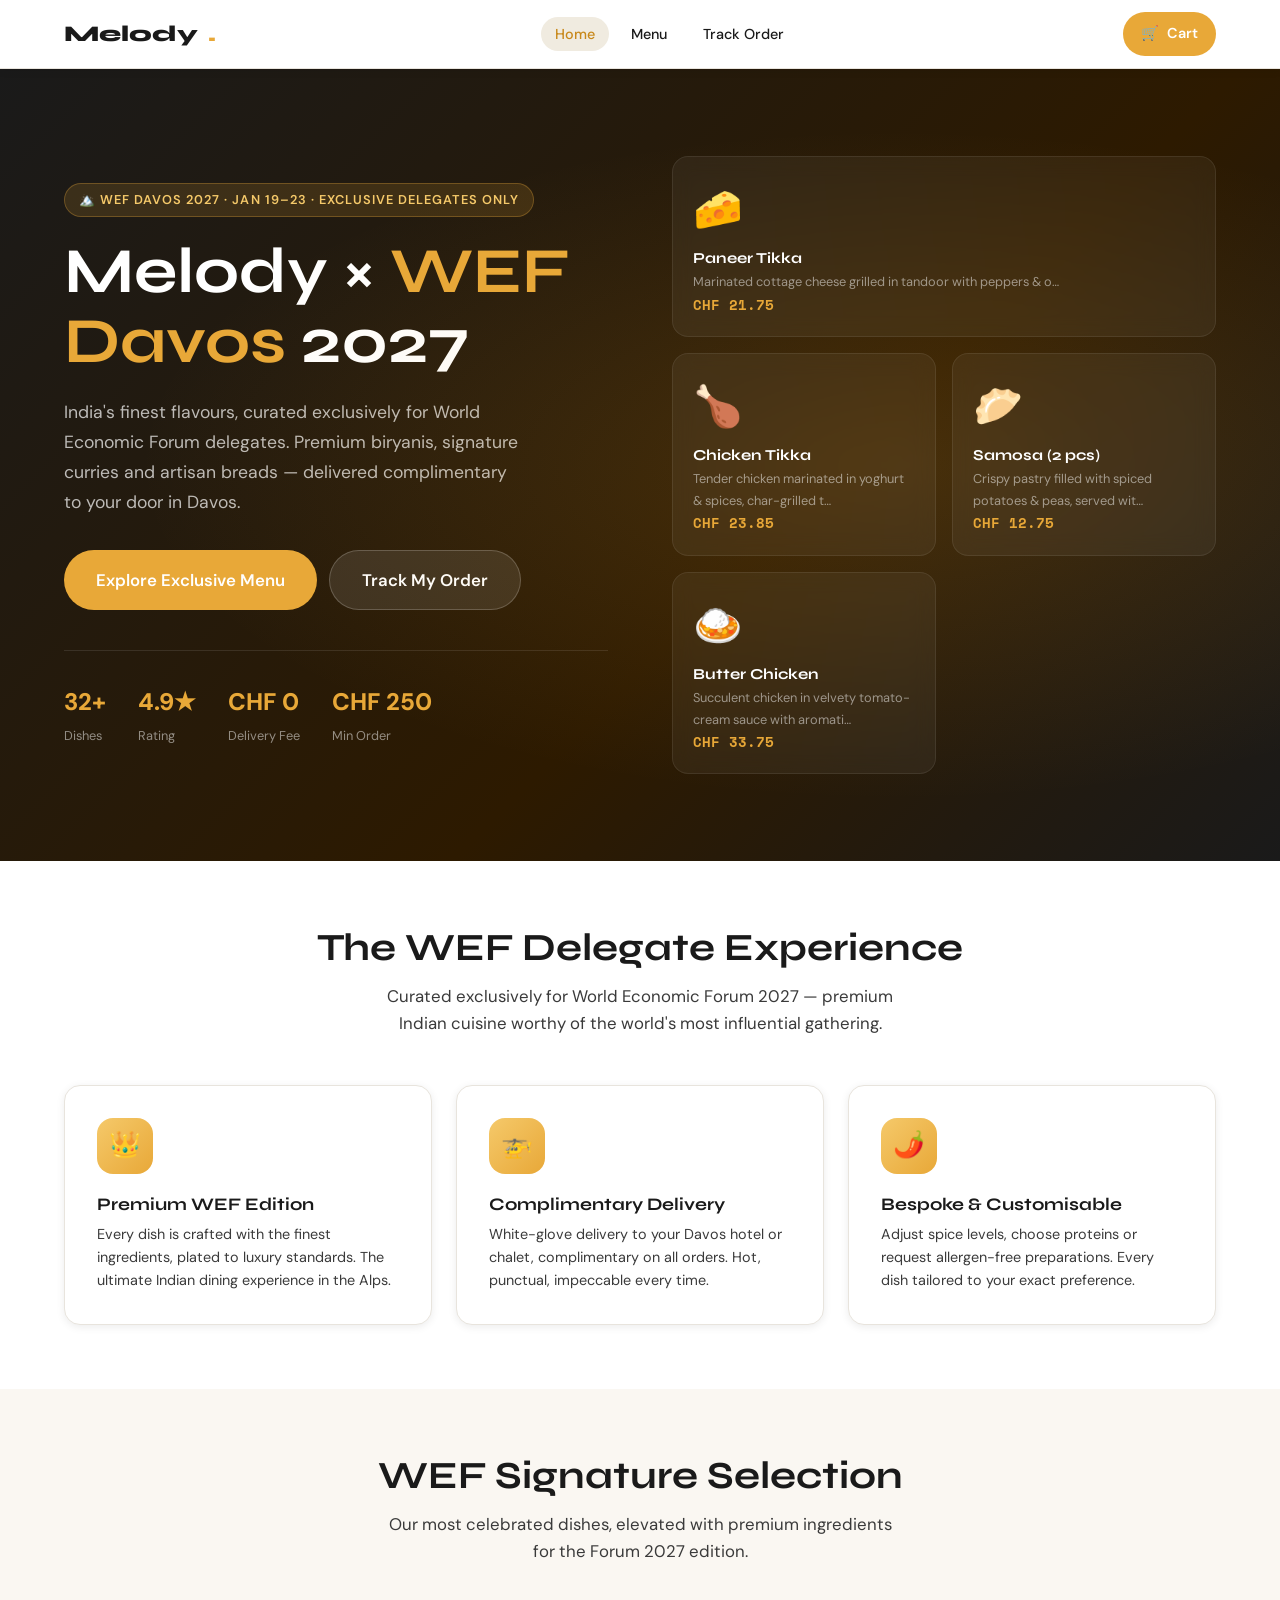
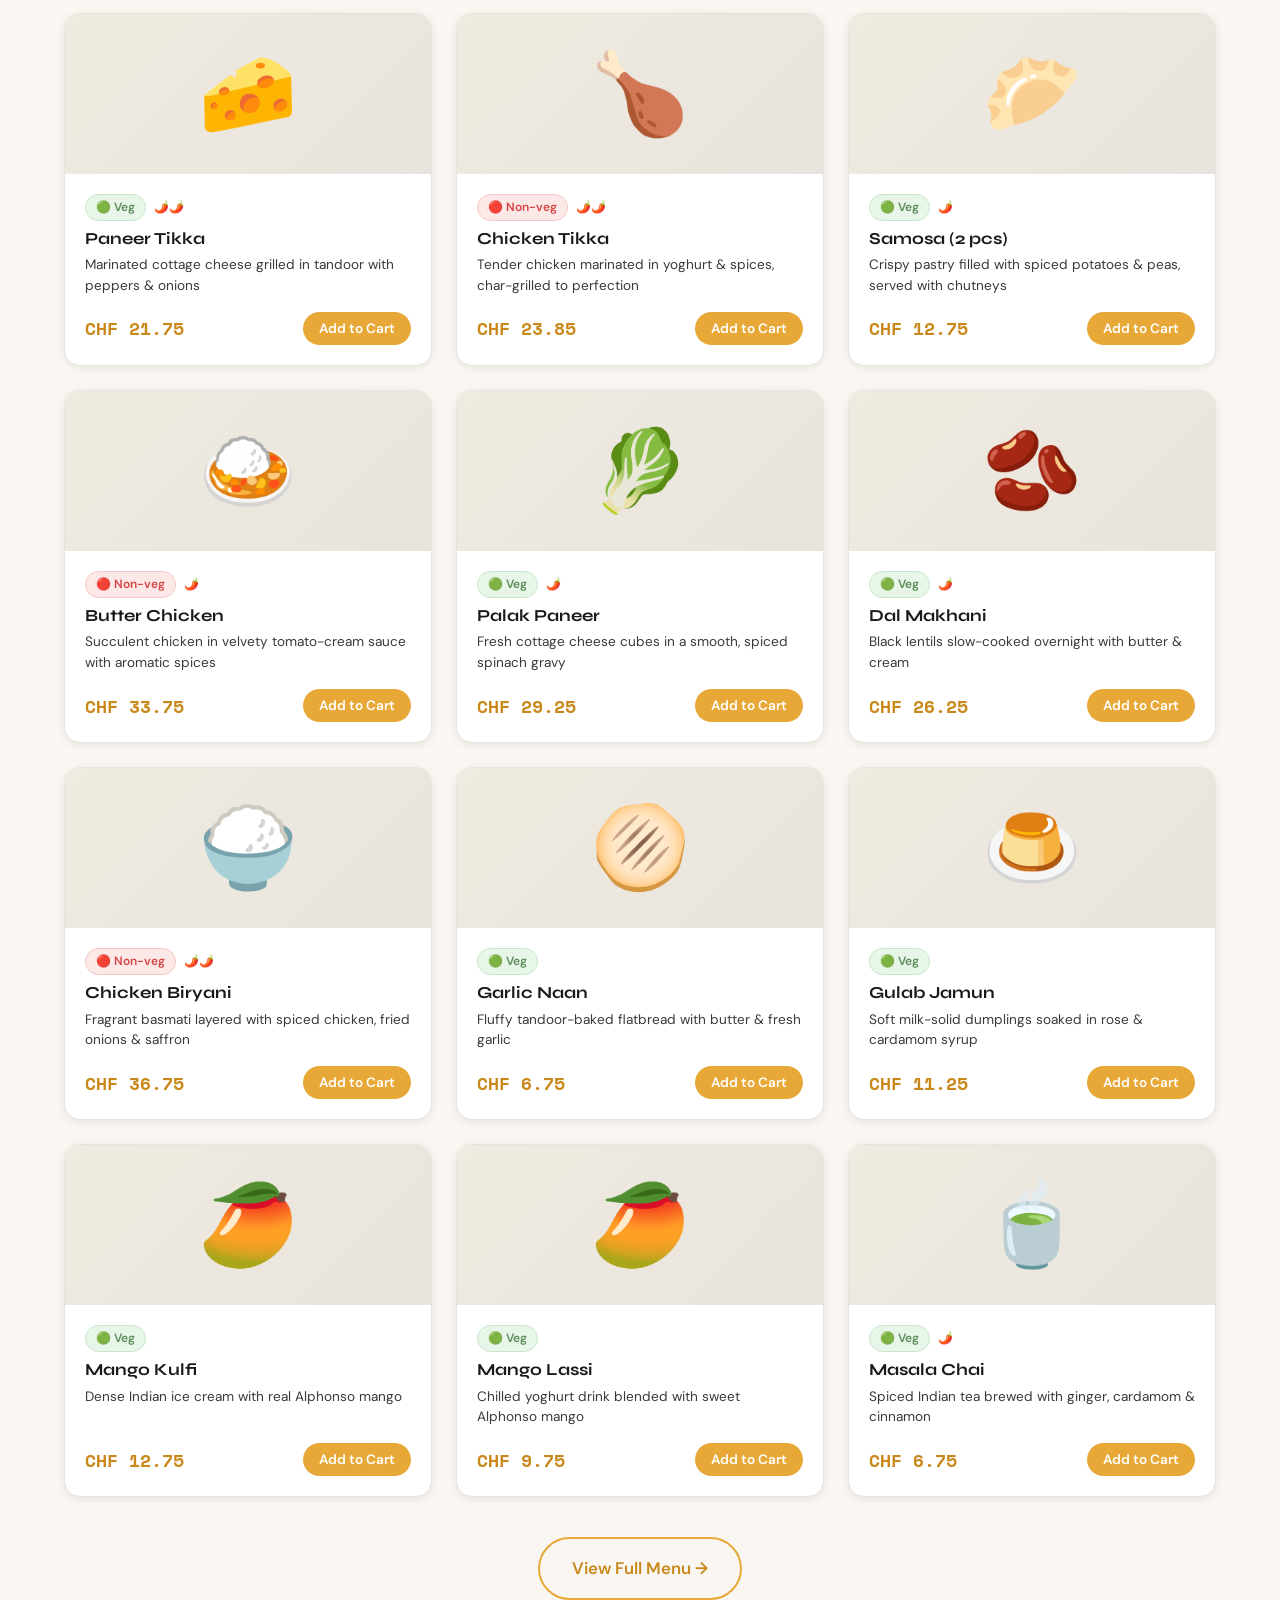
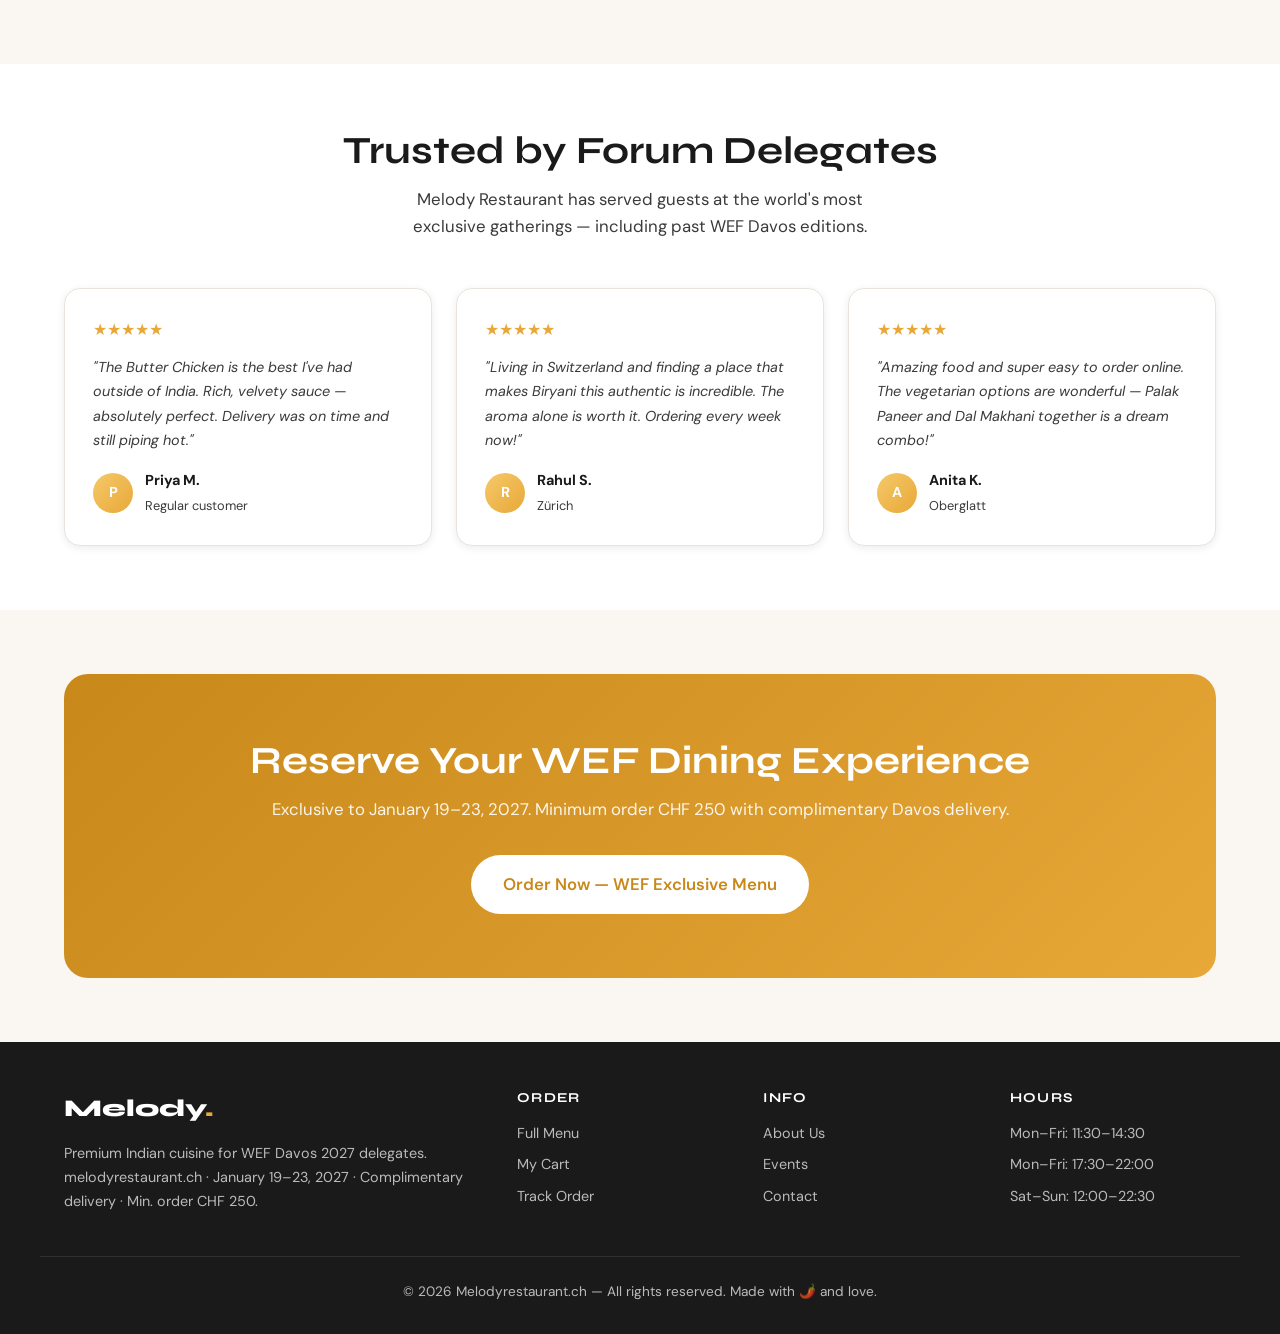
==== commit 28bf0bd8: "Melody rebrand + Oberglatt location (index, menu) Co-Authored-By: Claude Sonnet 4.6 <noreply@anthrop" ====
--- a/index.html
+++ b/index.html
@@ -3,7 +3,7 @@
 <head>
   <meta charset="UTF-8" />
   <meta name="viewport" content="width=device-width, initial-scale=1.0" />
-  <title>Elaichi × WEF Davos 2027 — Exclusive Indian Dining for Forum Delegates</title>
+  <title>Melody × WEF Davos 2027 — Exclusive Indian Dining for Forum Delegates</title>
   <link rel="preconnect" href="https://fonts.googleapis.com" />
   <link rel="preconnect" href="https://fonts.gstatic.com" crossorigin />
   <link href="https://fonts.googleapis.com/css2?family=Syne:wght@400;600;700;800&family=DM+Sans:wght@300;400;500;600&family=Space+Mono:wght@400;700&display=swap" rel="stylesheet" />
@@ -54,160 +54,51 @@
       text-transform: uppercase;
       margin-bottom: 20px;
     }
-    .hero h1 {
-      font-size: clamp(2.4rem, 5vw, 4rem);
-      line-height: 1.1;
-      margin-bottom: 20px;
-      color: white;
-    }
+    .hero h1 { font-size: clamp(2.4rem, 5vw, 4rem); line-height: 1.1; margin-bottom: 20px; color: white; }
     .hero h1 span { color: var(--saffron); }
-    .hero p {
-      font-size: 1.1rem;
-      line-height: 1.7;
-      color: rgba(255,255,255,0.7);
-      margin-bottom: 32px;
-      max-width: 460px;
-    }
+    .hero p { font-size: 1.1rem; line-height: 1.7; color: rgba(255,255,255,0.7); margin-bottom: 32px; max-width: 460px; }
     @media (max-width: 768px) { .hero p { margin: 0 auto 32px; } }
     .hero-actions { display: flex; gap: 12px; flex-wrap: wrap; }
     @media (max-width: 768px) { .hero-actions { justify-content: center; } }
-    .hero-stats {
-      display: flex;
-      gap: 32px;
-      margin-top: 40px;
-      padding-top: 32px;
-      border-top: 1px solid rgba(255,255,255,0.1);
-    }
+    .hero-stats { display: flex; gap: 32px; margin-top: 40px; padding-top: 32px; border-top: 1px solid rgba(255,255,255,0.1); }
     @media (max-width: 768px) { .hero-stats { justify-content: center; } }
     .hero-stat strong { display: block; font-size: 1.5rem; font-weight: 800; color: var(--saffron); }
     .hero-stat span { font-size: 0.8rem; color: rgba(255,255,255,0.5); }
-    .hero-visual {
-      display: grid;
-      grid-template-columns: 1fr 1fr;
-      grid-template-rows: auto auto;
-      gap: 16px;
-    }
-    .hero-dish {
-      background: rgba(255,255,255,0.05);
-      border: 1px solid rgba(255,255,255,0.08);
-      border-radius: var(--radius-md);
-      padding: 20px;
-      backdrop-filter: blur(10px);
-      transition: transform 0.3s ease, background 0.3s ease;
-      cursor: pointer;
-    }
+    .hero-visual { display: grid; grid-template-columns: 1fr 1fr; grid-template-rows: auto auto; gap: 16px; }
+    .hero-dish { background: rgba(255,255,255,0.05); border: 1px solid rgba(255,255,255,0.08); border-radius: var(--radius-md); padding: 20px; backdrop-filter: blur(10px); transition: transform 0.3s ease, background 0.3s ease; cursor: pointer; }
     .hero-dish:hover { background: rgba(232,168,56,0.1); transform: translateY(-4px); }
     .hero-dish:first-child { grid-column: 1 / -1; }
     .hero-dish-emoji { font-size: 2.5rem; margin-bottom: 8px; }
     .hero-dish h4 { font-size: 0.95rem; color: white; margin-bottom: 4px; }
     .hero-dish p { font-size: 0.8rem; color: rgba(255,255,255,0.5); margin: 0; }
     .hero-dish .price { color: var(--saffron); font-weight: 700; font-family: var(--font-mono); font-size: 0.9rem; }
-    .features-grid {
-      display: grid;
-      grid-template-columns: repeat(3, 1fr);
-      gap: 24px;
-    }
+    .features-grid { display: grid; grid-template-columns: repeat(3, 1fr); gap: 24px; }
     @media (max-width: 768px) { .features-grid { grid-template-columns: 1fr; } }
-    .feature-card {
-      background: var(--white);
-      border-radius: var(--radius-md);
-      padding: 32px;
-      box-shadow: var(--shadow-sm);
-      border: 1px solid var(--mist);
-      transition: box-shadow var(--transition), transform var(--transition);
-    }
+    .feature-card { background: var(--white); border-radius: var(--radius-md); padding: 32px; box-shadow: var(--shadow-sm); border: 1px solid var(--mist); transition: box-shadow var(--transition), transform var(--transition); }
     .feature-card:hover { box-shadow: var(--shadow-md); transform: translateY(-4px); }
-    .feature-icon {
-      width: 56px;
-      height: 56px;
-      background: linear-gradient(135deg, var(--saffron-light), var(--saffron));
-      border-radius: var(--radius-md);
-      display: flex;
-      align-items: center;
-      justify-content: center;
-      font-size: 1.6rem;
-      margin-bottom: 20px;
-    }
+    .feature-icon { width: 56px; height: 56px; background: linear-gradient(135deg, var(--saffron-light), var(--saffron)); border-radius: var(--radius-md); display: flex; align-items: center; justify-content: center; font-size: 1.6rem; margin-bottom: 20px; }
     .feature-card h3 { font-size: 1.1rem; margin-bottom: 8px; }
     .feature-card p { color: var(--ink-soft); font-size: 0.9rem; line-height: 1.6; }
-    .dishes-grid {
-      display: grid;
-      grid-template-columns: repeat(auto-fill, minmax(280px, 1fr));
-      gap: 24px;
-    }
-    .dish-card {
-      background: var(--white);
-      border-radius: var(--radius-md);
-      overflow: hidden;
-      box-shadow: var(--shadow-sm);
-      border: 1px solid var(--mist);
-      transition: box-shadow var(--transition), transform var(--transition);
-      display: flex;
-      flex-direction: column;
-    }
+    .dishes-grid { display: grid; grid-template-columns: repeat(auto-fill, minmax(280px, 1fr)); gap: 24px; }
+    .dish-card { background: var(--white); border-radius: var(--radius-md); overflow: hidden; box-shadow: var(--shadow-sm); border: 1px solid var(--mist); transition: box-shadow var(--transition), transform var(--transition); display: flex; flex-direction: column; }
     .dish-card:hover { box-shadow: var(--shadow-md); transform: translateY(-4px); }
-    .dish-thumb {
-      background: linear-gradient(135deg, var(--cream-dark), var(--mist));
-      height: 160px;
-      display: flex;
-      align-items: center;
-      justify-content: center;
-      font-size: 5rem;
-      position: relative;
-    }
+    .dish-thumb { background: linear-gradient(135deg, var(--cream-dark), var(--mist)); height: 160px; display: flex; align-items: center; justify-content: center; font-size: 5rem; position: relative; }
     .dish-card-body { padding: 20px; flex: 1; display: flex; flex-direction: column; }
     .dish-meta { display: flex; align-items: center; gap: 8px; margin-bottom: 8px; flex-wrap: wrap; }
     .dish-card-body h3 { font-size: 1.05rem; margin-bottom: 6px; }
     .dish-card-body p { color: var(--ink-soft); font-size: 0.85rem; line-height: 1.5; margin-bottom: 16px; flex: 1; }
-    .dish-card-footer {
-      display: flex;
-      align-items: center;
-      justify-content: space-between;
-      margin-top: auto;
-    }
-    .dish-price {
-      font-family: var(--font-mono);
-      font-size: 1.1rem;
-      font-weight: 700;
-      color: var(--saffron-dark);
-    }
-    .testimonials-grid {
-      display: grid;
-      grid-template-columns: repeat(3, 1fr);
-      gap: 24px;
-    }
+    .dish-card-footer { display: flex; align-items: center; justify-content: space-between; margin-top: auto; }
+    .dish-price { font-family: var(--font-mono); font-size: 1.1rem; font-weight: 700; color: var(--saffron-dark); }
+    .testimonials-grid { display: grid; grid-template-columns: repeat(3, 1fr); gap: 24px; }
     @media (max-width: 768px) { .testimonials-grid { grid-template-columns: 1fr; } }
-    .testimonial {
-      background: var(--white);
-      border-radius: var(--radius-md);
-      padding: 28px;
-      box-shadow: var(--shadow-sm);
-      border: 1px solid var(--mist);
-    }
+    .testimonial { background: var(--white); border-radius: var(--radius-md); padding: 28px; box-shadow: var(--shadow-sm); border: 1px solid var(--mist); }
     .testimonial-stars { color: var(--saffron); font-size: 1rem; margin-bottom: 12px; }
     .testimonial p { color: var(--ink-soft); font-size: 0.9rem; line-height: 1.7; margin-bottom: 16px; font-style: italic; }
     .testimonial-author { display: flex; align-items: center; gap: 12px; }
-    .testimonial-avatar {
-      width: 40px;
-      height: 40px;
-      border-radius: 50%;
-      background: linear-gradient(135deg, var(--saffron-light), var(--saffron));
-      display: flex;
-      align-items: center;
-      justify-content: center;
-      font-weight: 700;
-      color: white;
-      font-size: 0.9rem;
-    }
+    .testimonial-avatar { width: 40px; height: 40px; border-radius: 50%; background: linear-gradient(135deg, var(--saffron-light), var(--saffron)); display: flex; align-items: center; justify-content: center; font-weight: 700; color: white; font-size: 0.9rem; }
     .testimonial-author strong { display: block; font-size: 0.9rem; }
     .testimonial-author span { font-size: 0.8rem; color: var(--ink-soft); }
-    .cta-banner {
-      background: linear-gradient(135deg, var(--saffron-dark), var(--saffron));
-      border-radius: var(--radius-lg);
-      padding: 64px 48px;
-      text-align: center;
-      color: white;
-    }
+    .cta-banner { background: linear-gradient(135deg, var(--saffron-dark), var(--saffron)); border-radius: var(--radius-lg); padding: 64px 48px; text-align: center; color: white; }
     .cta-banner h2 { font-size: clamp(1.8rem, 3vw, 2.4rem); margin-bottom: 12px; }
     .cta-banner p { font-size: 1.05rem; margin-bottom: 32px; opacity: 0.9; }
     .cta-banner .btn { background: white; color: var(--saffron-dark); }
@@ -244,8 +135,8 @@
   <nav class="nav">
     <div class="nav-inner">
       <a href="index.html" class="nav-logo">
-        <img src="Elaichi Logo.png" alt="Elaichi" onerror="this.style.display='none'" />
-        Elaichi<span>.</span>
+        <img src="Melody Logo.png" alt="Melody" onerror="this.style.display='none'" />
+        Melody<span>.</span>
       </a>
       <ul class="nav-links">
         <li><a href="index.html" class="active">Home</a></li>
@@ -276,7 +167,7 @@
     <div class="hero-content">
       <div class="hero-text">
         <div class="hero-eyebrow">🏔️ WEF Davos 2027 · Jan 19–23 · Exclusive Delegates Only</div>
-        <h1>Elaichi × <span>WEF Davos</span> 2027</h1>
+        <h1>Melody × <span>WEF Davos</span> 2027</h1>
         <p>India's finest flavours, curated exclusively for World Economic Forum delegates. Premium biryanis, signature curries and artisan breads — delivered complimentary to your door in Davos.</p>
         <div class="hero-actions">
           <a href="menu.html" class="btn btn-primary btn-lg">Explore Exclusive Menu</a>
@@ -299,113 +190,38 @@
         <p>Curated exclusively for World Economic Forum 2027 — premium Indian cuisine worthy of the world's most influential gathering.</p>
       </div>
       <div class="features-grid">
-        <div class="feature-card">
-          <div class="feature-icon">👑</div>
-          <h3>Premium WEF Edition</h3>
-          <p>Every dish is crafted with the finest ingredients, plated to luxury standards. The ultimate Indian dining experience in the Alps.</p>
-        </div>
-        <div class="feature-card">
-          <div class="feature-icon">🚁</div>
-          <h3>Complimentary Delivery</h3>
-          <p>White-glove delivery to your Davos hotel or chalet, complimentary on all orders. Hot, punctual, impeccable every time.</p>
-        </div>
-        <div class="feature-card">
-          <div class="feature-icon">🌶️</div>
-          <h3>Bespoke &amp; Customisable</h3>
-          <p>Adjust spice levels, choose proteins or request allergen-free preparations. Every dish tailored to your exact preference.</p>
-        </div>
+        <div class="feature-card"><div class="feature-icon">👑</div><h3>Premium WEF Edition</h3><p>Every dish is crafted with the finest ingredients, plated to luxury standards. The ultimate Indian dining experience in the Alps.</p></div>
+        <div class="feature-card"><div class="feature-icon">🚁</div><h3>Complimentary Delivery</h3><p>White-glove delivery to your Davos hotel or chalet, complimentary on all orders. Hot, punctual, impeccable every time.</p></div>
+        <div class="feature-card"><div class="feature-icon">🌶️</div><h3>Bespoke &amp; Customisable</h3><p>Adjust spice levels, choose proteins or request allergen-free preparations. Every dish tailored to your exact preference.</p></div>
       </div>
     </div>
   </section>
   <section class="section">
     <div class="container">
-      <div class="section-header">
-        <h2>WEF Signature Selection</h2>
-        <p>Our most celebrated dishes, elevated with premium ingredients for the Forum 2027 edition.</p>
-      </div>
+      <div class="section-header"><h2>WEF Signature Selection</h2><p>Our most celebrated dishes, elevated with premium ingredients for the Forum 2027 edition.</p></div>
       <div class="dishes-grid" id="popularDishes"></div>
-      <div style="text-align:center; margin-top:40px;">
-        <a href="menu.html" class="btn btn-outline btn-lg">View Full Menu →</a>
-      </div>
+      <div style="text-align:center; margin-top:40px;"><a href="menu.html" class="btn btn-outline btn-lg">View Full Menu →</a></div>
     </div>
   </section>
   <section class="section" style="background:var(--white);">
     <div class="container">
-      <div class="section-header">
-        <h2>Trusted by Forum Delegates</h2>
-        <p>Elaichi has served guests at the world's most exclusive gatherings — including past WEF Davos editions.</p>
-      </div>
+      <div class="section-header"><h2>Trusted by Forum Delegates</h2><p>Melody Restaurant has served guests at the world's most exclusive gatherings — including past WEF Davos editions.</p></div>
       <div class="testimonials-grid">
-        <div class="testimonial">
-          <div class="testimonial-stars">★★★★★</div>
-          <p>"The Butter Chicken is the best I've had outside of India. Rich, velvety sauce — absolutely perfect. Delivery was on time and still piping hot."</p>
-          <div class="testimonial-author">
-            <div class="testimonial-avatar">P</div>
-            <div><strong>Priya M.</strong><span>Regular customer</span></div>
-          </div>
-        </div>
-        <div class="testimonial">
-          <div class="testimonial-stars">★★★★★</div>
-          <p>"Living in Switzerland and finding a place that makes Biryani this authentic is incredible. The aroma alone is worth it. Ordering every week now!"</p>
-          <div class="testimonial-author">
-            <div class="testimonial-avatar">R</div>
-            <div><strong>Rahul S.</strong><span>Zürich</span></div>
-          </div>
-        </div>
-        <div class="testimonial">
-          <div class="testimonial-stars">★★★★★</div>
-          <p>"Amazing food and super easy to order online. The vegetarian options are wonderful — Palak Paneer and Dal Makhani together is a dream combo!"</p>
-          <div class="testimonial-author">
-            <div class="testimonial-avatar">A</div>
-            <div><strong>Anita K.</strong><span>Dielsdorf</span></div>
-          </div>
-        </div>
-      </div>
-    </div>
-  </section>
-  <section class="section">
-    <div class="container">
-      <div class="cta-banner">
-        <h2>Reserve Your WEF Dining Experience</h2>
-        <p>Exclusive to January 19–23, 2027. Minimum order CHF 250 with complimentary Davos delivery.</p>
-        <a href="menu.html" class="btn btn-lg">Order Now — WEF Exclusive Menu</a>
-      </div>
-    </div>
-  </section>
+        <div class="testimonial"><div class="testimonial-stars">★★★★★</div><p>"The Butter Chicken is the best I've had outside of India. Rich, velvety sauce — absolutely perfect. Delivery was on time and still piping hot."</p><div class="testimonial-author"><div class="testimonial-avatar">P</div><div><strong>Priya M.</strong><span>Regular customer</span></div></div></div>
+        <div class="testimonial"><div class="testimonial-stars">★★★★★</div><p>"Living in Switzerland and finding a place that makes Biryani this authentic is incredible. The aroma alone is worth it. Ordering every week now!"</p><div class="testimonial-author"><div class="testimonial-avatar">R</div><div><strong>Rahul S.</strong><span>Zürich</span></div></div></div>
+        <div class="testimonial"><div class="testimonial-stars">★★★★★</div><p>"Amazing food and super easy to order online. The vegetarian options are wonderful — Palak Paneer and Dal Makhani together is a dream combo!"</p><div class="testimonial-author"><div class="testimonial-avatar">A</div><div><strong>Anita K.</strong><span>Oberglatt</span></div></div></div>
+      </div>
+    </div>
+  </section>
+  <section class="section"><div class="container"><div class="cta-banner"><h2>Reserve Your WEF Dining Experience</h2><p>Exclusive to January 19–23, 2027. Minimum order CHF 250 with complimentary Davos delivery.</p><a href="menu.html" class="btn btn-lg">Order Now — WEF Exclusive Menu</a></div></div></section>
   <footer class="footer">
     <div class="footer-grid">
-      <div class="footer-brand">
-        <div class="logo-text">Elaichi<span>.</span></div>
-        <p>Premium Indian cuisine for WEF Davos 2027 delegates. January 19–23, 2027. Complimentary delivery. Minimum order CHF 250.</p>
-      </div>
-      <div>
-        <h4>Order</h4>
-        <ul>
-          <li><a href="menu.html">Full Menu</a></li>
-          <li><a href="cart.html">My Cart</a></li>
-          <li><a href="tracking.html">Track Order</a></li>
-        </ul>
-      </div>
-      <div>
-        <h4>Info</h4>
-        <ul>
-          <li><a href="#">About Us</a></li>
-          <li><a href="#">Events</a></li>
-          <li><a href="#">Contact</a></li>
-        </ul>
-      </div>
-      <div>
-        <h4>Hours</h4>
-        <ul>
-          <li>Mon–Fri: 11:30–14:30</li>
-          <li>Mon–Fri: 17:30–22:00</li>
-          <li>Sat–Sun: 12:00–22:30</li>
-        </ul>
-      </div>
-    </div>
-    <div class="footer-bottom">
-      <p>© 2026 Elaichi Restaurant, Dielsdorf. All rights reserved. Made with 🌶️ and love.</p>
-    </div>
+      <div class="footer-brand"><div class="logo-text">Melody<span>.</span></div><p>Premium Indian cuisine for WEF Davos 2027 delegates. melodyrestaurant.ch · January 19–23, 2027 · Complimentary delivery · Min. order CHF 250.</p></div>
+      <div><h4>Order</h4><ul><li><a href="menu.html">Full Menu</a></li><li><a href="cart.html">My Cart</a></li><li><a href="tracking.html">Track Order</a></li></ul></div>
+      <div><h4>Info</h4><ul><li><a href="#">About Us</a></li><li><a href="#">Events</a></li><li><a href="#">Contact</a></li></ul></div>
+      <div><h4>Hours</h4><ul><li>Mon–Fri: 11:30–14:30</li><li>Mon–Fri: 17:30–22:00</li><li>Sat–Sun: 12:00–22:30</li></ul></div>
+    </div>
+    <div class="footer-bottom"><p>© 2026 Melodyrestaurant.ch — All rights reserved. Made with 🌶️ and love.</p></div>
   </footer>
   <script src="app.js"></script>
   <script>
@@ -450,4 +266,4 @@
     `).join('');
   </script>
 </body>
-</html>+</html>
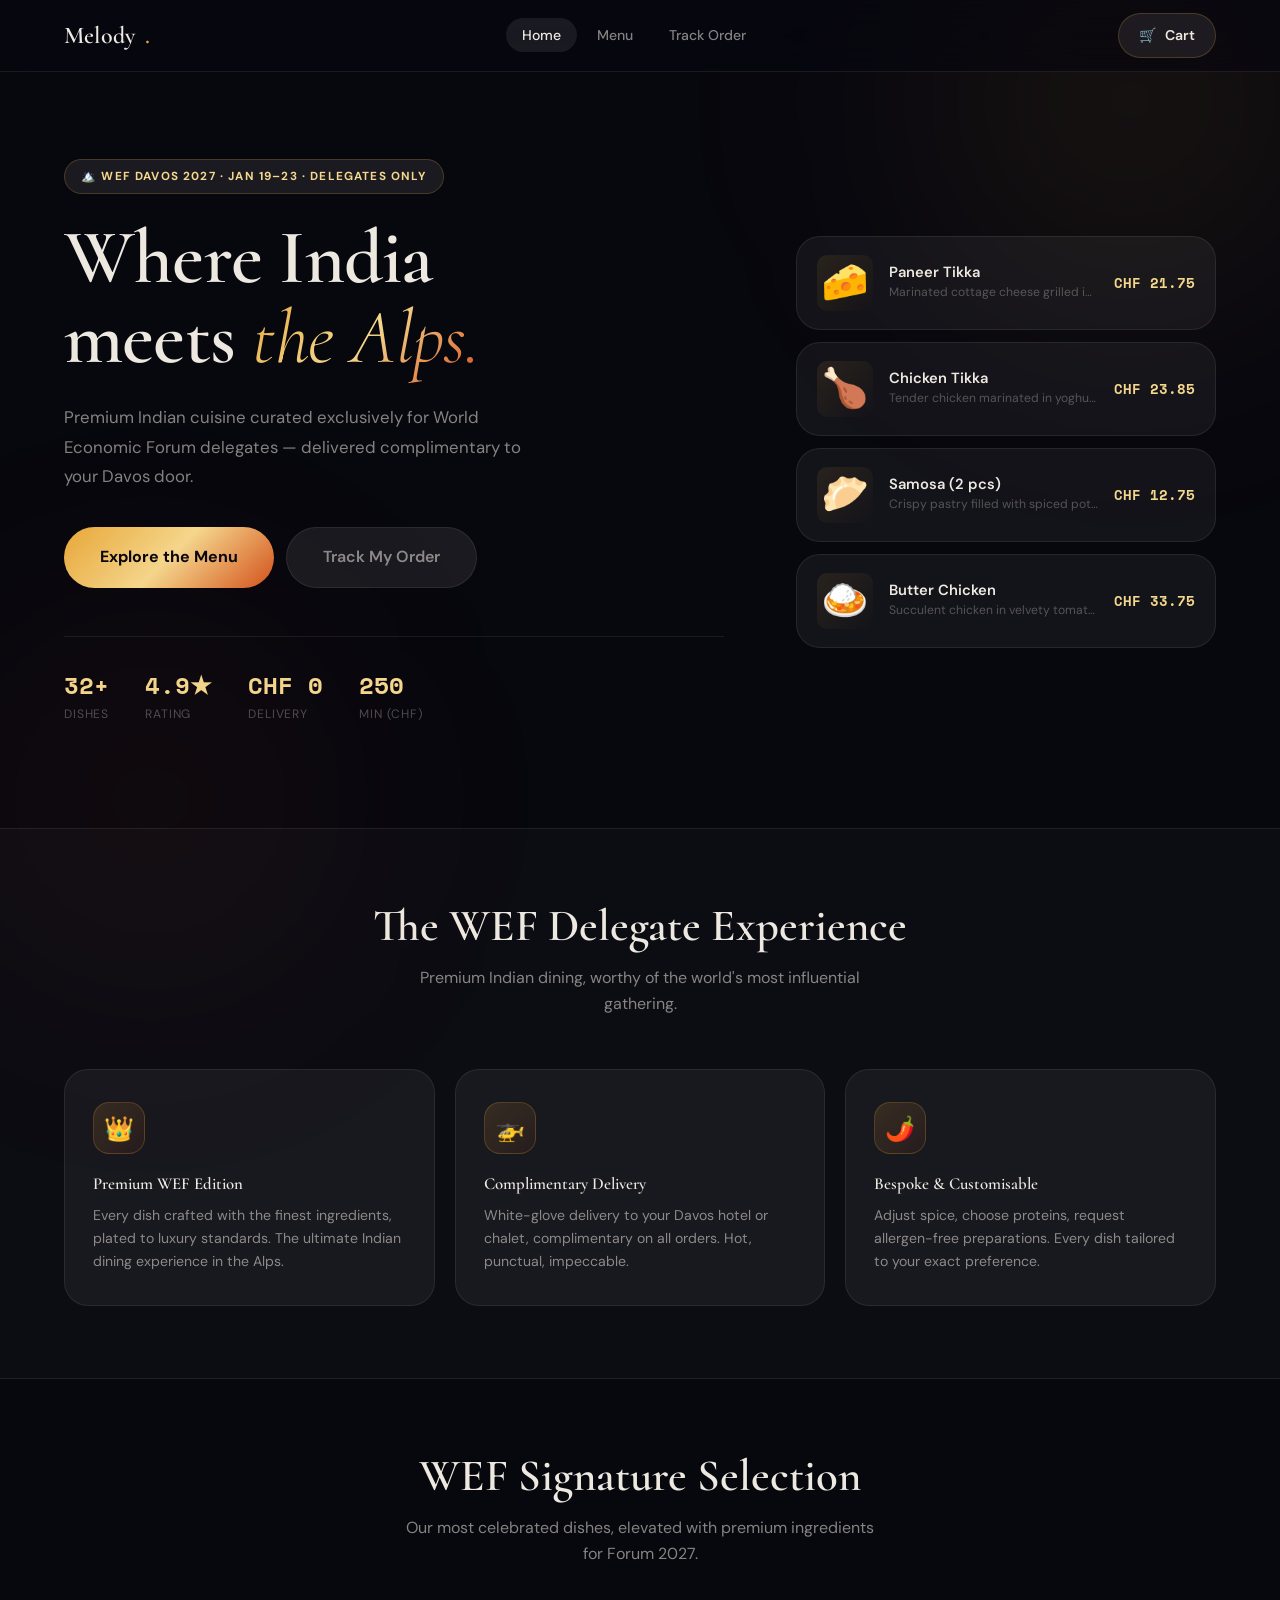
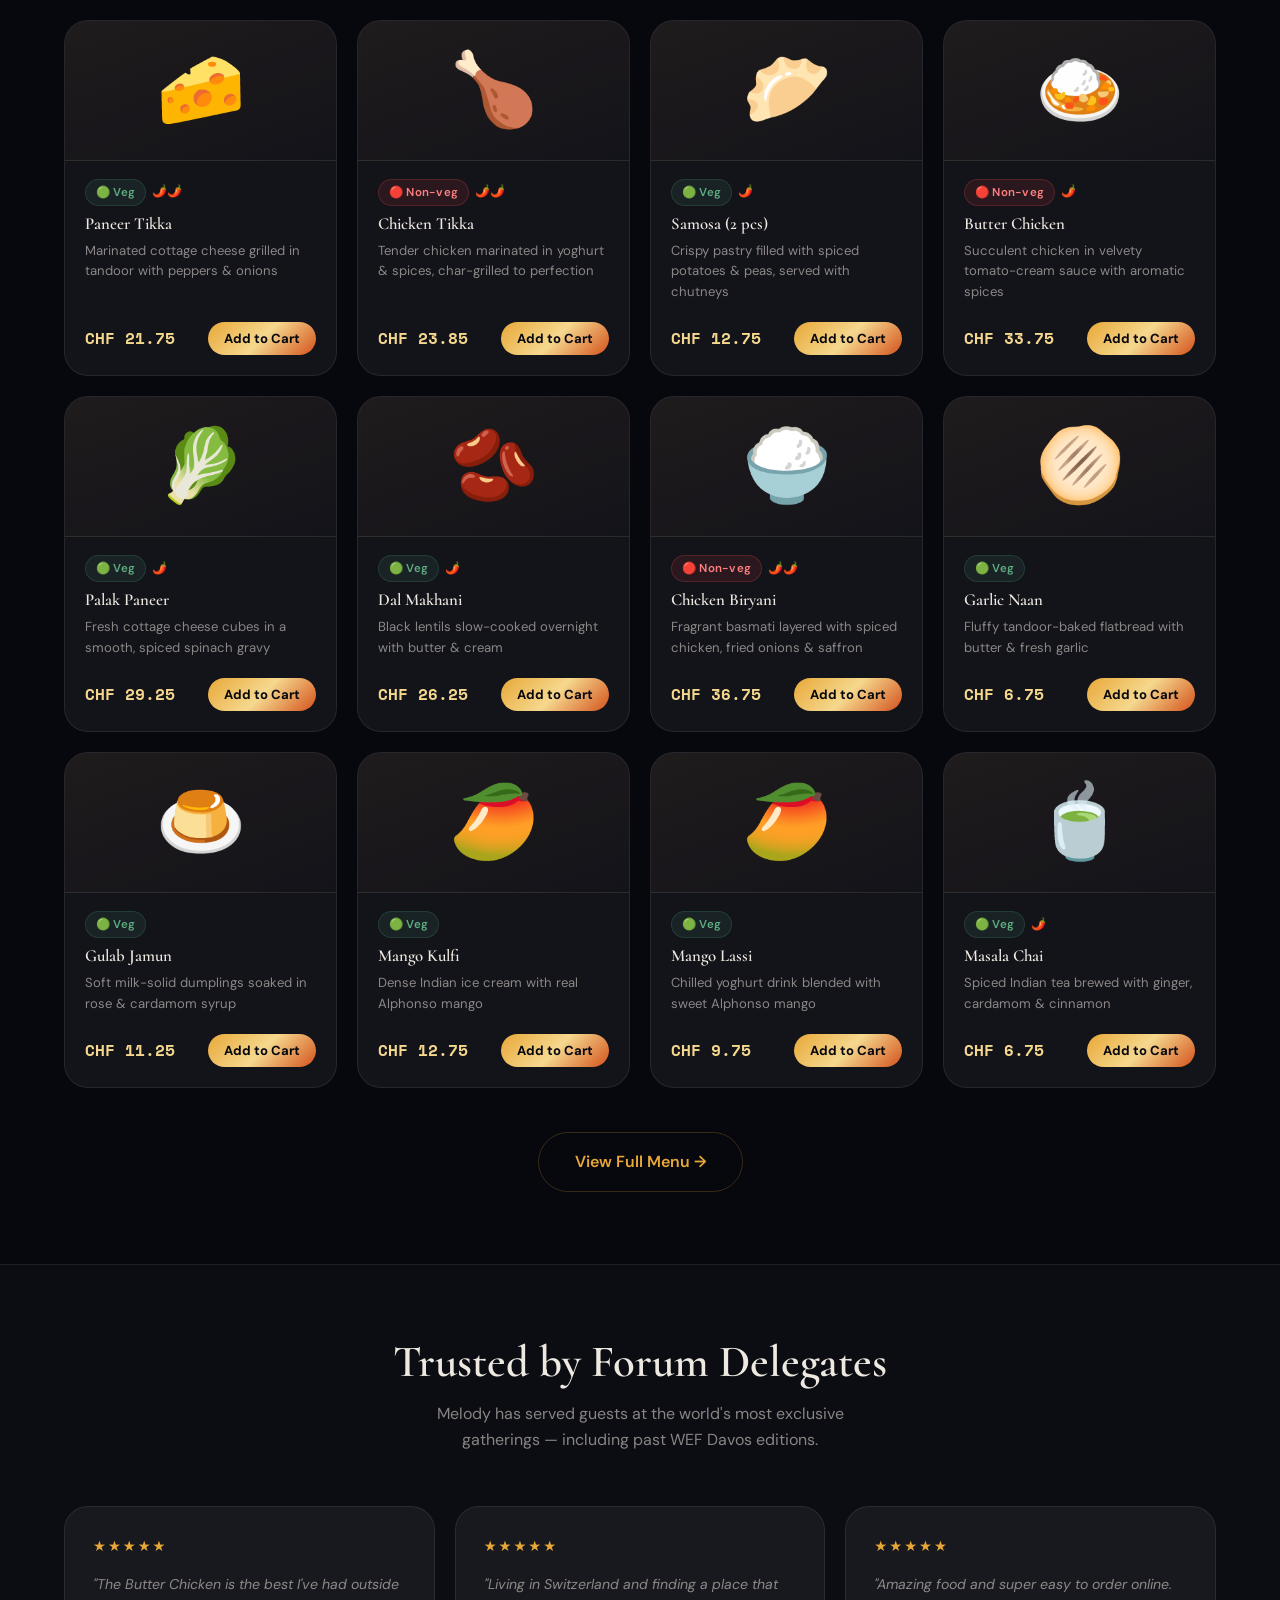
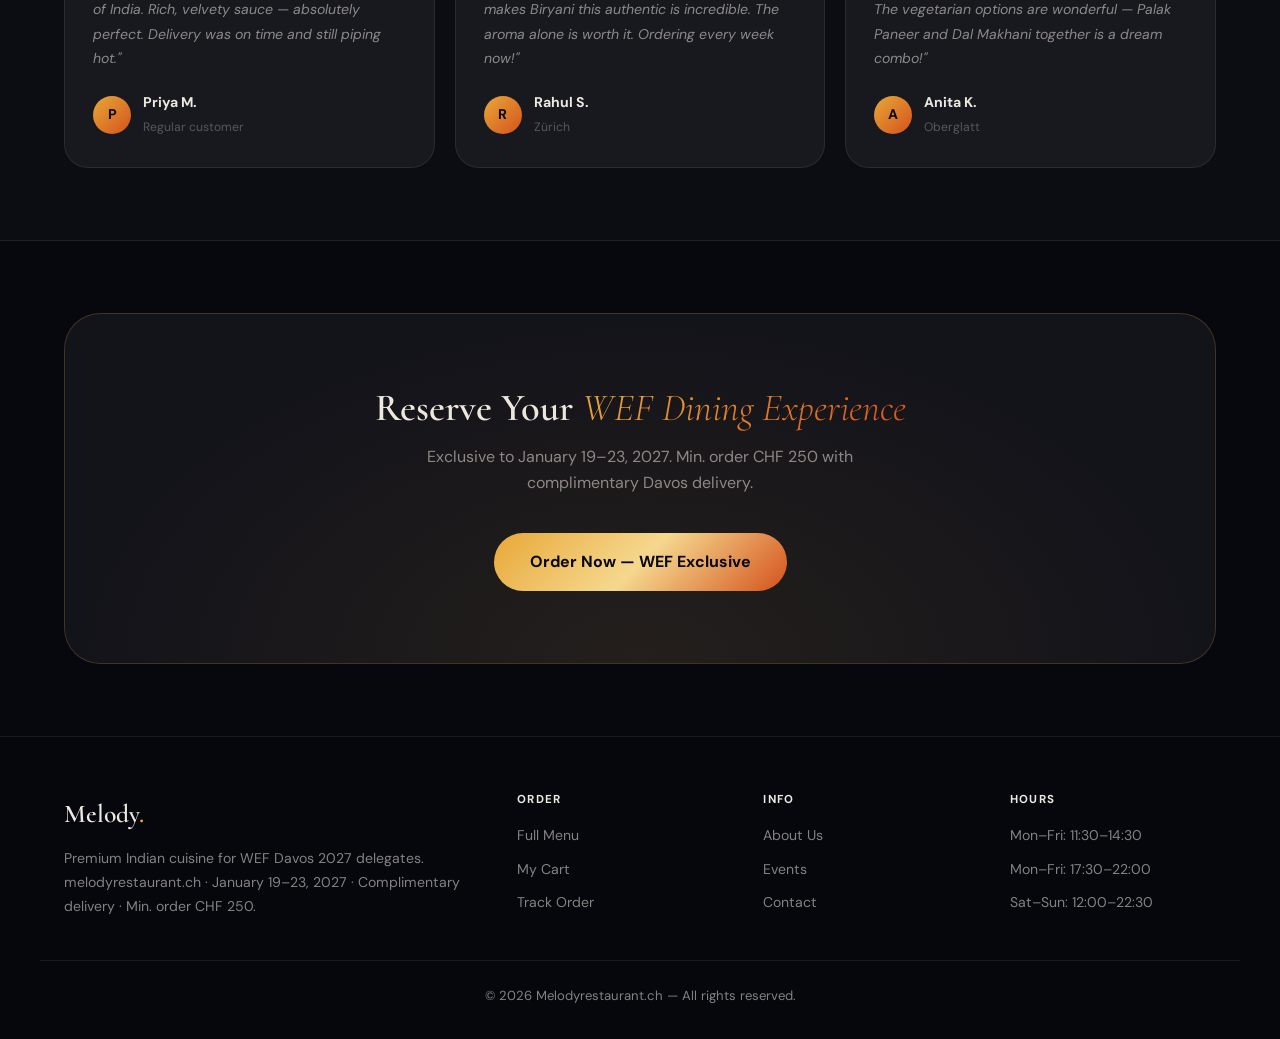
==== commit 2bd088e6: "Complete dark glassmorphism redesign — all 7 pages - styles.css: new dark design system (Cormorant +" ====
--- a/index.html
+++ b/index.html
@@ -4,130 +4,266 @@
   <meta charset="UTF-8" />
   <meta name="viewport" content="width=device-width, initial-scale=1.0" />
   <title>Melody × WEF Davos 2027 — Exclusive Indian Dining for Forum Delegates</title>
-  <link rel="preconnect" href="https://fonts.googleapis.com" />
-  <link rel="preconnect" href="https://fonts.gstatic.com" crossorigin />
-  <link href="https://fonts.googleapis.com/css2?family=Syne:wght@400;600;700;800&family=DM+Sans:wght@300;400;500;600&family=Space+Mono:wght@400;700&display=swap" rel="stylesheet" />
   <link rel="stylesheet" href="styles.css" />
   <style>
+    /* ── Hero ── */
     .hero {
-      background: linear-gradient(135deg, #1A1A1A 0%, #2D1A00 60%, #1A1A1A 100%);
-      color: white;
-      min-height: 88vh;
+      min-height: calc(100vh - var(--nav-h));
       display: flex;
       align-items: center;
+      padding-top: var(--nav-h);
+      position: relative;
       overflow: hidden;
-      position: relative;
-    }
-    .hero::before {
-      content: '';
-      position: absolute;
-      inset: 0;
-      background: radial-gradient(ellipse at 70% 50%, rgba(232,168,56,0.15) 0%, transparent 60%);
-      pointer-events: none;
-    }
-    .hero-content {
+    }
+    .hero-inner {
       max-width: 1200px;
       margin: 0 auto;
-      padding: 80px 24px;
+      padding: 64px 24px 80px;
       display: grid;
-      grid-template-columns: 1fr 1fr;
-      gap: 64px;
+      grid-template-columns: 1fr 420px;
+      gap: 72px;
       align-items: center;
       width: 100%;
-    }
-    @media (max-width: 768px) {
-      .hero-content { grid-template-columns: 1fr; gap: 40px; text-align: center; }
-      .hero-visual { order: -1; }
     }
     .hero-eyebrow {
       display: inline-flex;
       align-items: center;
       gap: 8px;
-      background: rgba(232,168,56,0.15);
-      border: 1px solid rgba(232,168,56,0.3);
-      color: var(--saffron-light);
-      padding: 6px 14px;
-      border-radius: var(--radius-full);
-      font-size: 0.8rem;
+      background: var(--glass-2);
+      border: 1px solid var(--bdr-gold);
+      color: var(--gold-lt);
+      padding: 7px 16px;
+      border-radius: var(--r-full);
+      font-size: 0.73rem;
+      font-weight: 700;
+      letter-spacing: 0.10em;
+      text-transform: uppercase;
+      margin-bottom: 24px;
+    }
+    .hero h1 {
+      font-size: clamp(3rem, 6vw, 5.2rem);
       font-weight: 600;
-      letter-spacing: 0.08em;
-      text-transform: uppercase;
+      line-height: 1.05;
+      letter-spacing: -0.01em;
+      margin-bottom: 24px;
+      color: var(--text);
+    }
+    .hero h1 em {
+      font-style: italic;
+      font-weight: 300;
+      background: linear-gradient(135deg, var(--gold) 0%, var(--gold-lt) 50%, var(--ember) 100%);
+      -webkit-background-clip: text;
+      -webkit-text-fill-color: transparent;
+      background-clip: text;
+    }
+    .hero-sub {
+      font-size: 1.05rem;
+      line-height: 1.75;
+      color: var(--text-soft);
+      margin-bottom: 36px;
+      max-width: 460px;
+    }
+    .hero-actions { display: flex; gap: 12px; flex-wrap: wrap; margin-bottom: 48px; }
+    .hero-divider {
+      height: 1px;
+      background: var(--bdr);
+      margin-bottom: 36px;
+    }
+    .hero-stats { display: flex; gap: 36px; flex-wrap: wrap; }
+    .hero-stat strong {
+      display: block;
+      font-family: var(--font-mono);
+      font-size: 1.5rem;
+      color: var(--gold-lt);
+      line-height: 1;
+      margin-bottom: 4px;
+    }
+    .hero-stat span { font-size: 0.76rem; color: var(--text-dim); text-transform: uppercase; letter-spacing: 0.07em; }
+
+    /* Hero visual — stacked glass cards */
+    .hero-visual { display: flex; flex-direction: column; gap: 12px; }
+    .hero-dish {
+      background: var(--glass-1);
+      border: 1px solid var(--bdr);
+      border-radius: var(--r-lg);
+      padding: 18px 20px;
+      display: flex;
+      align-items: center;
+      gap: 16px;
+      cursor: pointer;
+      transition: border-color var(--t), background var(--t), transform var(--t), box-shadow var(--t);
+    }
+    .hero-dish:hover {
+      border-color: var(--bdr-gold);
+      background: var(--glass-2);
+      transform: translateX(6px);
+      box-shadow: var(--glow);
+    }
+    .hero-dish-emoji {
+      font-size: 2.4rem;
+      width: 56px; height: 56px;
+      display: flex; align-items: center; justify-content: center;
+      background: linear-gradient(135deg, rgba(232,168,56,0.10), rgba(7,7,14,0));
+      border-radius: var(--r-sm);
+      flex-shrink: 0;
+    }
+    .hero-dish-info { flex: 1; min-width: 0; }
+    .hero-dish-info h4 { font-size: 0.92rem; font-weight: 600; color: var(--text); margin-bottom: 2px; font-family: var(--font-body); }
+    .hero-dish-info p { font-size: 0.76rem; color: var(--text-dim); white-space: nowrap; overflow: hidden; text-overflow: ellipsis; margin: 0; }
+    .hero-dish-price {
+      font-family: var(--font-mono);
+      font-size: 0.88rem;
+      font-weight: 700;
+      color: var(--gold-lt);
+      flex-shrink: 0;
+    }
+
+    /* ── Feature cards ── */
+    .features-grid {
+      display: grid;
+      grid-template-columns: repeat(3, 1fr);
+      gap: 20px;
+    }
+    .feature-card {
+      background: var(--glass-1);
+      border: 1px solid var(--bdr);
+      border-radius: var(--r-lg);
+      padding: 32px 28px;
+      transition: border-color var(--t), transform var(--t), box-shadow var(--t);
+    }
+    .feature-card:hover {
+      border-color: var(--bdr-gold);
+      transform: translateY(-4px);
+      box-shadow: var(--glow);
+    }
+    .feature-icon {
+      width: 52px; height: 52px;
+      background: linear-gradient(135deg, rgba(232,168,56,0.15), rgba(212,82,28,0.08));
+      border: 1px solid var(--bdr-gold);
+      border-radius: var(--r-md);
+      display: flex; align-items: center; justify-content: center;
+      font-size: 1.5rem;
       margin-bottom: 20px;
     }
-    .hero h1 { font-size: clamp(2.4rem, 5vw, 4rem); line-height: 1.1; margin-bottom: 20px; color: white; }
-    .hero h1 span { color: var(--saffron); }
-    .hero p { font-size: 1.1rem; line-height: 1.7; color: rgba(255,255,255,0.7); margin-bottom: 32px; max-width: 460px; }
-    @media (max-width: 768px) { .hero p { margin: 0 auto 32px; } }
-    .hero-actions { display: flex; gap: 12px; flex-wrap: wrap; }
-    @media (max-width: 768px) { .hero-actions { justify-content: center; } }
-    .hero-stats { display: flex; gap: 32px; margin-top: 40px; padding-top: 32px; border-top: 1px solid rgba(255,255,255,0.1); }
-    @media (max-width: 768px) { .hero-stats { justify-content: center; } }
-    .hero-stat strong { display: block; font-size: 1.5rem; font-weight: 800; color: var(--saffron); }
-    .hero-stat span { font-size: 0.8rem; color: rgba(255,255,255,0.5); }
-    .hero-visual { display: grid; grid-template-columns: 1fr 1fr; grid-template-rows: auto auto; gap: 16px; }
-    .hero-dish { background: rgba(255,255,255,0.05); border: 1px solid rgba(255,255,255,0.08); border-radius: var(--radius-md); padding: 20px; backdrop-filter: blur(10px); transition: transform 0.3s ease, background 0.3s ease; cursor: pointer; }
-    .hero-dish:hover { background: rgba(232,168,56,0.1); transform: translateY(-4px); }
-    .hero-dish:first-child { grid-column: 1 / -1; }
-    .hero-dish-emoji { font-size: 2.5rem; margin-bottom: 8px; }
-    .hero-dish h4 { font-size: 0.95rem; color: white; margin-bottom: 4px; }
-    .hero-dish p { font-size: 0.8rem; color: rgba(255,255,255,0.5); margin: 0; }
-    .hero-dish .price { color: var(--saffron); font-weight: 700; font-family: var(--font-mono); font-size: 0.9rem; }
-    .features-grid { display: grid; grid-template-columns: repeat(3, 1fr); gap: 24px; }
-    @media (max-width: 768px) { .features-grid { grid-template-columns: 1fr; } }
-    .feature-card { background: var(--white); border-radius: var(--radius-md); padding: 32px; box-shadow: var(--shadow-sm); border: 1px solid var(--mist); transition: box-shadow var(--transition), transform var(--transition); }
-    .feature-card:hover { box-shadow: var(--shadow-md); transform: translateY(-4px); }
-    .feature-icon { width: 56px; height: 56px; background: linear-gradient(135deg, var(--saffron-light), var(--saffron)); border-radius: var(--radius-md); display: flex; align-items: center; justify-content: center; font-size: 1.6rem; margin-bottom: 20px; }
-    .feature-card h3 { font-size: 1.1rem; margin-bottom: 8px; }
-    .feature-card p { color: var(--ink-soft); font-size: 0.9rem; line-height: 1.6; }
-    .dishes-grid { display: grid; grid-template-columns: repeat(auto-fill, minmax(280px, 1fr)); gap: 24px; }
-    .dish-card { background: var(--white); border-radius: var(--radius-md); overflow: hidden; box-shadow: var(--shadow-sm); border: 1px solid var(--mist); transition: box-shadow var(--transition), transform var(--transition); display: flex; flex-direction: column; }
-    .dish-card:hover { box-shadow: var(--shadow-md); transform: translateY(-4px); }
-    .dish-thumb { background: linear-gradient(135deg, var(--cream-dark), var(--mist)); height: 160px; display: flex; align-items: center; justify-content: center; font-size: 5rem; position: relative; }
-    .dish-card-body { padding: 20px; flex: 1; display: flex; flex-direction: column; }
-    .dish-meta { display: flex; align-items: center; gap: 8px; margin-bottom: 8px; flex-wrap: wrap; }
-    .dish-card-body h3 { font-size: 1.05rem; margin-bottom: 6px; }
-    .dish-card-body p { color: var(--ink-soft); font-size: 0.85rem; line-height: 1.5; margin-bottom: 16px; flex: 1; }
-    .dish-card-footer { display: flex; align-items: center; justify-content: space-between; margin-top: auto; }
-    .dish-price { font-family: var(--font-mono); font-size: 1.1rem; font-weight: 700; color: var(--saffron-dark); }
-    .testimonials-grid { display: grid; grid-template-columns: repeat(3, 1fr); gap: 24px; }
-    @media (max-width: 768px) { .testimonials-grid { grid-template-columns: 1fr; } }
-    .testimonial { background: var(--white); border-radius: var(--radius-md); padding: 28px; box-shadow: var(--shadow-sm); border: 1px solid var(--mist); }
-    .testimonial-stars { color: var(--saffron); font-size: 1rem; margin-bottom: 12px; }
-    .testimonial p { color: var(--ink-soft); font-size: 0.9rem; line-height: 1.7; margin-bottom: 16px; font-style: italic; }
+    .feature-card h3 {
+      font-size: 1.05rem;
+      font-weight: 600;
+      margin-bottom: 10px;
+      color: var(--text);
+    }
+    .feature-card p { font-size: 0.88rem; line-height: 1.65; }
+
+    /* ── Dish cards ── */
+    .dishes-grid { display: grid; grid-template-columns: repeat(auto-fill, minmax(270px, 1fr)); gap: 20px; }
+    .dish-card {
+      background: var(--glass-1);
+      border: 1px solid var(--bdr);
+      border-radius: var(--r-lg);
+      overflow: hidden;
+      display: flex;
+      flex-direction: column;
+      transition: border-color var(--t), transform var(--t), box-shadow var(--t);
+    }
+    .dish-card:hover { border-color: var(--bdr-gold); transform: translateY(-4px); box-shadow: var(--glow); }
+    .dish-thumb {
+      height: 140px;
+      display: flex; align-items: center; justify-content: center;
+      font-size: 4.5rem;
+      background: linear-gradient(160deg, rgba(232,168,56,0.06), rgba(7,7,14,0));
+      border-bottom: 1px solid var(--bdr);
+    }
+    .dish-card-body { padding: 18px 20px 20px; flex: 1; display: flex; flex-direction: column; gap: 8px; }
+    .dish-meta { display: flex; align-items: center; gap: 6px; flex-wrap: wrap; }
+    .dish-card-body h3 { font-size: 1.05rem; font-weight: 600; color: var(--text); font-family: var(--font-display); }
+    .dish-card-body > p { font-size: 0.82rem; line-height: 1.55; flex: 1; }
+    .dish-card-footer { display: flex; align-items: center; justify-content: space-between; margin-top: 12px; }
+    .dish-price { font-family: var(--font-mono); font-size: 1rem; font-weight: 700; color: var(--gold-lt); }
+
+    /* ── Testimonials ── */
+    .testimonials-grid { display: grid; grid-template-columns: repeat(3, 1fr); gap: 20px; }
+    .testimonial {
+      background: var(--glass-1);
+      border: 1px solid var(--bdr);
+      border-radius: var(--r-lg);
+      padding: 28px;
+      transition: border-color var(--t);
+    }
+    .testimonial:hover { border-color: var(--bdr-gold); }
+    .testimonial-stars { color: var(--gold); font-size: 0.9rem; letter-spacing: 2px; margin-bottom: 14px; }
+    .testimonial > p {
+      font-size: 0.88rem;
+      line-height: 1.75;
+      font-style: italic;
+      color: var(--text-soft);
+      margin-bottom: 20px;
+    }
     .testimonial-author { display: flex; align-items: center; gap: 12px; }
-    .testimonial-avatar { width: 40px; height: 40px; border-radius: 50%; background: linear-gradient(135deg, var(--saffron-light), var(--saffron)); display: flex; align-items: center; justify-content: center; font-weight: 700; color: white; font-size: 0.9rem; }
-    .testimonial-author strong { display: block; font-size: 0.9rem; }
-    .testimonial-author span { font-size: 0.8rem; color: var(--ink-soft); }
-    .cta-banner { background: linear-gradient(135deg, var(--saffron-dark), var(--saffron)); border-radius: var(--radius-lg); padding: 64px 48px; text-align: center; color: white; }
-    .cta-banner h2 { font-size: clamp(1.8rem, 3vw, 2.4rem); margin-bottom: 12px; }
-    .cta-banner p { font-size: 1.05rem; margin-bottom: 32px; opacity: 0.9; }
-    .cta-banner .btn { background: white; color: var(--saffron-dark); }
-    .cta-banner .btn:hover { background: var(--cream); transform: translateY(-2px); box-shadow: var(--shadow-lg); }
-    .hide-xs { }
+    .testimonial-avatar {
+      width: 38px; height: 38px;
+      border-radius: 50%;
+      background: linear-gradient(135deg, var(--gold), var(--ember));
+      display: flex; align-items: center; justify-content: center;
+      font-weight: 700;
+      color: #07070E;
+      font-size: 0.88rem;
+      flex-shrink: 0;
+    }
+    .testimonial-author strong { display: block; font-size: 0.88rem; color: var(--text); }
+    .testimonial-author span { font-size: 0.76rem; color: var(--text-dim); }
+
+    /* ── CTA Banner ── */
+    .cta-banner {
+      background: var(--glass-1);
+      border: 1px solid var(--bdr-gold);
+      border-radius: var(--r-xl);
+      padding: 72px 48px;
+      text-align: center;
+      position: relative;
+      overflow: hidden;
+    }
+    .cta-banner::before {
+      content: '';
+      position: absolute;
+      inset: 0;
+      background: radial-gradient(ellipse at 50% 100%, rgba(232,168,56,0.08), transparent 70%);
+      pointer-events: none;
+    }
+    .cta-banner h2 {
+      font-size: clamp(1.8rem, 3vw, 2.8rem);
+      font-weight: 600;
+      margin-bottom: 14px;
+    }
+    .cta-banner h2 em {
+      font-style: italic;
+      font-weight: 300;
+      background: linear-gradient(135deg, var(--gold), var(--ember));
+      -webkit-background-clip: text;
+      -webkit-text-fill-color: transparent;
+      background-clip: text;
+    }
+    .cta-banner p { font-size: 1rem; margin-bottom: 36px; max-width: 480px; margin-inline: auto; margin-bottom: 36px; }
+
+    /* ── Dark section tint ── */
+    .section-tint { background: var(--glass-0); border-top: 1px solid var(--bdr); border-bottom: 1px solid var(--bdr); }
+
+    /* ── Responsive ── */
+    @media (max-width: 900px) {
+      .hero-inner { grid-template-columns: 1fr; gap: 40px; }
+      .hero-visual { flex-direction: row; flex-wrap: wrap; }
+      .hero-dish { flex: 1 1 240px; }
+      .features-grid { grid-template-columns: 1fr; gap: 14px; }
+    }
+    @media (max-width: 768px) {
+      .testimonials-grid { grid-template-columns: 1fr; }
+    }
     @media (max-width: 640px) {
-      .hide-xs { display: none; }
-      .hero-content { padding: 48px 16px 40px; gap: 32px; }
-      .hero-eyebrow { font-size: 0.72rem; }
-      .hero h1 { font-size: 2rem; }
-      .hero p { font-size: 0.95rem; }
-      .hero-actions { gap: 8px; }
-      .hero-actions .btn { flex: 1; text-align: center; justify-content: center; }
-      .hero-stats { gap: 16px; flex-wrap: wrap; padding-top: 24px; margin-top: 24px; }
-      .hero-stat strong { font-size: 1.2rem; }
-      .hero-visual { grid-template-columns: 1fr 1fr; gap: 10px; }
-      .hero-visual .hero-dish:first-child { grid-column: 1 / -1; }
-      .hero-dish { padding: 14px; }
-      .hero-dish-emoji { font-size: 1.8rem; }
-      .features-grid { grid-template-columns: 1fr; gap: 16px; }
-      .feature-card { padding: 20px; }
+      .hero-inner { padding: 40px 16px 56px; }
+      .hero h1 { font-size: 2.6rem; }
+      .hero-stats { gap: 20px; }
+      .hero-actions .btn { flex: 1; text-align: center; }
       .dishes-grid { grid-template-columns: 1fr; }
-      .testimonials-grid { grid-template-columns: 1fr; }
-      .cta-banner { padding: 40px 20px; border-radius: var(--radius-md); }
-      .cta-banner h2 { font-size: 1.5rem; }
-    }
-    @media (max-width: 380px) {
-      .hero-visual { grid-template-columns: 1fr; }
-      .hero-visual .hero-dish:first-child { grid-column: 1; }
+      .cta-banner { padding: 44px 20px; border-radius: var(--r-lg); }
+      .cta-banner h2 { font-size: 1.6rem; }
     }
   </style>
 </head>
@@ -146,7 +282,7 @@
       <div style="display:flex;align-items:center;gap:8px;">
         <a href="cart.html" class="cart-btn">
           <span>🛒</span>
-          <span class="hide-xs">Cart</span>
+          <span>Cart</span>
           <span class="cart-badge">0</span>
         </a>
         <button class="hamburger" id="hamburger" onclick="toggleMenu()" aria-label="Menu">
@@ -157,72 +293,160 @@
   </nav>
   <div class="mobile-menu" id="mobileMenu" onclick="closeMenu(event)">
     <div class="mobile-menu-panel">
-      <a href="index.html" class="active">🏠 Home</a>
+      <a href="index.html">🏠 Home</a>
       <a href="menu.html">🍛 Menu</a>
       <a href="tracking.html">📍 Track Order</a>
       <a href="cart.html" class="menu-cart-btn">🛒 View Cart</a>
     </div>
   </div>
+
+  <!-- Hero -->
   <section class="hero">
-    <div class="hero-content">
-      <div class="hero-text">
-        <div class="hero-eyebrow">🏔️ WEF Davos 2027 · Jan 19–23 · Exclusive Delegates Only</div>
-        <h1>Melody × <span>WEF Davos</span> 2027</h1>
-        <p>India's finest flavours, curated exclusively for World Economic Forum delegates. Premium biryanis, signature curries and artisan breads — delivered complimentary to your door in Davos.</p>
+    <div class="hero-inner">
+      <div class="anim-up">
+        <div class="hero-eyebrow">🏔️ WEF Davos 2027 · Jan 19–23 · Delegates Only</div>
+        <h1>Where India<br>meets <em>the Alps.</em></h1>
+        <p class="hero-sub">Premium Indian cuisine curated exclusively for World Economic Forum delegates — delivered complimentary to your Davos door.</p>
         <div class="hero-actions">
-          <a href="menu.html" class="btn btn-primary btn-lg">Explore Exclusive Menu</a>
-          <a href="tracking.html" class="btn btn-lg" style="background:rgba(255,255,255,0.1);color:white;border:1px solid rgba(255,255,255,0.2);">Track My Order</a>
-        </div>
+          <a href="menu.html" class="btn btn-primary btn-lg">Explore the Menu</a>
+          <a href="tracking.html" class="btn btn-secondary btn-lg">Track My Order</a>
+        </div>
+        <div class="hero-divider"></div>
         <div class="hero-stats">
           <div class="hero-stat"><strong>32+</strong><span>Dishes</span></div>
           <div class="hero-stat"><strong>4.9★</strong><span>Rating</span></div>
-          <div class="hero-stat"><strong>CHF 0</strong><span>Delivery Fee</span></div>
-          <div class="hero-stat"><strong>CHF 250</strong><span>Min Order</span></div>
-        </div>
-      </div>
-      <div class="hero-visual" id="heroVisual"></div>
+          <div class="hero-stat"><strong>CHF 0</strong><span>Delivery</span></div>
+          <div class="hero-stat"><strong>250</strong><span>Min (CHF)</span></div>
+        </div>
+      </div>
+      <div class="hero-visual anim-up delay-2" id="heroVisual"></div>
     </div>
   </section>
-  <section class="section" style="background:var(--white);">
+
+  <!-- Features -->
+  <section class="section section-tint">
     <div class="container">
-      <div class="section-header">
+      <div class="section-header anim-up">
         <h2>The WEF Delegate Experience</h2>
-        <p>Curated exclusively for World Economic Forum 2027 — premium Indian cuisine worthy of the world's most influential gathering.</p>
+        <p>Premium Indian dining, worthy of the world's most influential gathering.</p>
       </div>
       <div class="features-grid">
-        <div class="feature-card"><div class="feature-icon">👑</div><h3>Premium WEF Edition</h3><p>Every dish is crafted with the finest ingredients, plated to luxury standards. The ultimate Indian dining experience in the Alps.</p></div>
-        <div class="feature-card"><div class="feature-icon">🚁</div><h3>Complimentary Delivery</h3><p>White-glove delivery to your Davos hotel or chalet, complimentary on all orders. Hot, punctual, impeccable every time.</p></div>
-        <div class="feature-card"><div class="feature-icon">🌶️</div><h3>Bespoke &amp; Customisable</h3><p>Adjust spice levels, choose proteins or request allergen-free preparations. Every dish tailored to your exact preference.</p></div>
+        <div class="feature-card anim-up delay-1">
+          <div class="feature-icon">👑</div>
+          <h3>Premium WEF Edition</h3>
+          <p>Every dish crafted with the finest ingredients, plated to luxury standards. The ultimate Indian dining experience in the Alps.</p>
+        </div>
+        <div class="feature-card anim-up delay-2">
+          <div class="feature-icon">🚁</div>
+          <h3>Complimentary Delivery</h3>
+          <p>White-glove delivery to your Davos hotel or chalet, complimentary on all orders. Hot, punctual, impeccable.</p>
+        </div>
+        <div class="feature-card anim-up delay-3">
+          <div class="feature-icon">🌶️</div>
+          <h3>Bespoke &amp; Customisable</h3>
+          <p>Adjust spice, choose proteins, request allergen-free preparations. Every dish tailored to your exact preference.</p>
+        </div>
       </div>
     </div>
   </section>
+
+  <!-- Popular Dishes -->
   <section class="section">
     <div class="container">
-      <div class="section-header"><h2>WEF Signature Selection</h2><p>Our most celebrated dishes, elevated with premium ingredients for the Forum 2027 edition.</p></div>
+      <div class="section-header anim-up">
+        <h2>WEF Signature Selection</h2>
+        <p>Our most celebrated dishes, elevated with premium ingredients for Forum 2027.</p>
+      </div>
       <div class="dishes-grid" id="popularDishes"></div>
-      <div style="text-align:center; margin-top:40px;"><a href="menu.html" class="btn btn-outline btn-lg">View Full Menu →</a></div>
+      <div style="text-align:center; margin-top:44px;">
+        <a href="menu.html" class="btn btn-outline btn-lg">View Full Menu →</a>
+      </div>
     </div>
   </section>
-  <section class="section" style="background:var(--white);">
+
+  <!-- Testimonials -->
+  <section class="section section-tint">
     <div class="container">
-      <div class="section-header"><h2>Trusted by Forum Delegates</h2><p>Melody Restaurant has served guests at the world's most exclusive gatherings — including past WEF Davos editions.</p></div>
+      <div class="section-header anim-up">
+        <h2>Trusted by Forum Delegates</h2>
+        <p>Melody has served guests at the world's most exclusive gatherings — including past WEF Davos editions.</p>
+      </div>
       <div class="testimonials-grid">
-        <div class="testimonial"><div class="testimonial-stars">★★★★★</div><p>"The Butter Chicken is the best I've had outside of India. Rich, velvety sauce — absolutely perfect. Delivery was on time and still piping hot."</p><div class="testimonial-author"><div class="testimonial-avatar">P</div><div><strong>Priya M.</strong><span>Regular customer</span></div></div></div>
-        <div class="testimonial"><div class="testimonial-stars">★★★★★</div><p>"Living in Switzerland and finding a place that makes Biryani this authentic is incredible. The aroma alone is worth it. Ordering every week now!"</p><div class="testimonial-author"><div class="testimonial-avatar">R</div><div><strong>Rahul S.</strong><span>Zürich</span></div></div></div>
-        <div class="testimonial"><div class="testimonial-stars">★★★★★</div><p>"Amazing food and super easy to order online. The vegetarian options are wonderful — Palak Paneer and Dal Makhani together is a dream combo!"</p><div class="testimonial-author"><div class="testimonial-avatar">A</div><div><strong>Anita K.</strong><span>Oberglatt</span></div></div></div>
+        <div class="testimonial anim-up delay-1">
+          <div class="testimonial-stars">★★★★★</div>
+          <p>"The Butter Chicken is the best I've had outside of India. Rich, velvety sauce — absolutely perfect. Delivery was on time and still piping hot."</p>
+          <div class="testimonial-author">
+            <div class="testimonial-avatar">P</div>
+            <div><strong>Priya M.</strong><span>Regular customer</span></div>
+          </div>
+        </div>
+        <div class="testimonial anim-up delay-2">
+          <div class="testimonial-stars">★★★★★</div>
+          <p>"Living in Switzerland and finding a place that makes Biryani this authentic is incredible. The aroma alone is worth it. Ordering every week now!"</p>
+          <div class="testimonial-author">
+            <div class="testimonial-avatar">R</div>
+            <div><strong>Rahul S.</strong><span>Zürich</span></div>
+          </div>
+        </div>
+        <div class="testimonial anim-up delay-3">
+          <div class="testimonial-stars">★★★★★</div>
+          <p>"Amazing food and super easy to order online. The vegetarian options are wonderful — Palak Paneer and Dal Makhani together is a dream combo!"</p>
+          <div class="testimonial-author">
+            <div class="testimonial-avatar">A</div>
+            <div><strong>Anita K.</strong><span>Oberglatt</span></div>
+          </div>
+        </div>
       </div>
     </div>
   </section>
-  <section class="section"><div class="container"><div class="cta-banner"><h2>Reserve Your WEF Dining Experience</h2><p>Exclusive to January 19–23, 2027. Minimum order CHF 250 with complimentary Davos delivery.</p><a href="menu.html" class="btn btn-lg">Order Now — WEF Exclusive Menu</a></div></div></section>
+
+  <!-- CTA -->
+  <section class="section">
+    <div class="container">
+      <div class="cta-banner anim-up">
+        <h2>Reserve Your <em>WEF Dining Experience</em></h2>
+        <p>Exclusive to January 19–23, 2027. Min. order CHF 250 with complimentary Davos delivery.</p>
+        <a href="menu.html" class="btn btn-primary btn-lg">Order Now — WEF Exclusive</a>
+      </div>
+    </div>
+  </section>
+
   <footer class="footer">
     <div class="footer-grid">
-      <div class="footer-brand"><div class="logo-text">Melody<span>.</span></div><p>Premium Indian cuisine for WEF Davos 2027 delegates. melodyrestaurant.ch · January 19–23, 2027 · Complimentary delivery · Min. order CHF 250.</p></div>
-      <div><h4>Order</h4><ul><li><a href="menu.html">Full Menu</a></li><li><a href="cart.html">My Cart</a></li><li><a href="tracking.html">Track Order</a></li></ul></div>
-      <div><h4>Info</h4><ul><li><a href="#">About Us</a></li><li><a href="#">Events</a></li><li><a href="#">Contact</a></li></ul></div>
-      <div><h4>Hours</h4><ul><li>Mon–Fri: 11:30–14:30</li><li>Mon–Fri: 17:30–22:00</li><li>Sat–Sun: 12:00–22:30</li></ul></div>
-    </div>
-    <div class="footer-bottom"><p>© 2026 Melodyrestaurant.ch — All rights reserved. Made with 🌶️ and love.</p></div>
+      <div class="footer-brand">
+        <div class="logo-text">Melody<span>.</span></div>
+        <p>Premium Indian cuisine for WEF Davos 2027 delegates. melodyrestaurant.ch · January 19–23, 2027 · Complimentary delivery · Min. order CHF 250.</p>
+      </div>
+      <div>
+        <h4>Order</h4>
+        <ul>
+          <li><a href="menu.html">Full Menu</a></li>
+          <li><a href="cart.html">My Cart</a></li>
+          <li><a href="tracking.html">Track Order</a></li>
+        </ul>
+      </div>
+      <div>
+        <h4>Info</h4>
+        <ul>
+          <li><a href="#">About Us</a></li>
+          <li><a href="#">Events</a></li>
+          <li><a href="#">Contact</a></li>
+        </ul>
+      </div>
+      <div>
+        <h4>Hours</h4>
+        <ul>
+          <li>Mon–Fri: 11:30–14:30</li>
+          <li>Mon–Fri: 17:30–22:00</li>
+          <li>Sat–Sun: 12:00–22:30</li>
+        </ul>
+      </div>
+    </div>
+    <div class="footer-bottom">
+      <p>© 2026 Melodyrestaurant.ch — All rights reserved.</p>
+    </div>
   </footer>
+
   <script src="app.js"></script>
   <script>
     function toggleMenu() {
@@ -237,17 +461,22 @@
         document.body.style.overflow = '';
       }
     }
+
+    // Hero visual
     const heroItems = MENU_DATA.filter(i => i.popular).slice(0, 4);
-    document.getElementById('heroVisual').innerHTML = heroItems.map((d, i) => `
-      <div class="hero-dish" style="${i === 0 ? 'grid-column: 1 / -1;' : ''}" onclick="location.href='menu.html'">
+    document.getElementById('heroVisual').innerHTML = heroItems.map(d => `
+      <div class="hero-dish" onclick="location.href='menu.html'">
         <div class="hero-dish-emoji">${d.emoji}</div>
-        <h4>${d.name}</h4>
-        <p>${d.desc.substring(0, 60)}…</p>
-        <div class="price">${formatPrice(d.price)}</div>
+        <div class="hero-dish-info">
+          <h4>${d.name}</h4>
+          <p>${d.desc.substring(0, 55)}…</p>
+        </div>
+        <div class="hero-dish-price">${formatPrice(d.price)}</div>
       </div>
     `).join('');
-    const popular = MENU_DATA.filter(i => i.popular);
-    document.getElementById('popularDishes').innerHTML = popular.map(d => `
+
+    // Popular dishes
+    document.getElementById('popularDishes').innerHTML = MENU_DATA.filter(i => i.popular).map(d => `
       <div class="dish-card">
         <div class="dish-thumb">${d.emoji}</div>
         <div class="dish-card-body">
--- a/styles.css
+++ b/styles.css
@@ -1,156 +1,858 @@
-/* ===== Mobile-first reset ===== */
-@viewport { width: device-width; }
-
-/* ===== Elaichi Design System ===== */
+/* ===== Melody · Dark Glass Design System ===== */
+/* melodyrestaurant.ch · WEF Davos 2027           */
+
+@import url('https://fonts.googleapis.com/css2?family=Cormorant:ital,wght@0,300;0,400;0,500;0,600;0,700;1,300;1,400;1,500;1,600&family=DM+Sans:opsz,wght@9..40,300;9..40,400;9..40,500;9..40,600&family=Space+Mono:wght@400;700&display=swap');
+
+*, *::before, *::after { box-sizing: border-box; margin: 0; padding: 0; }
+
+/* ── Token System ── */
 :root {
-  --saffron: #E8A838;
-  --saffron-light: #F5C96A;
-  --saffron-dark: #C8881A;
-  --cardamom: #5B8C5A;
-  --chili: #D64545;
-  --indigo: #6C5CE7;
-  --turmeric: #C9963B;
-  --ink: #1A1A1A;
-  --ink-soft: #3A3A3A;
-  --cream: #FAF7F2;
-  --cream-dark: #F0EBE0;
-  --mist: #E8E4DD;
-  --white: #FFFFFF;
-  --shadow-sm: 0 2px 8px rgba(0,0,0,0.08);
-  --shadow-md: 0 4px 20px rgba(0,0,0,0.12);
-  --shadow-lg: 0 8px 40px rgba(0,0,0,0.16);
-  --radius-sm: 8px;
-  --radius-md: 16px;
-  --radius-lg: 24px;
-  --radius-full: 999px;
-  --transition: 0.2s ease;
-  --font-display: 'Syne', sans-serif;
-  --font-body: 'DM Sans', sans-serif;
-  --font-mono: 'Space Mono', monospace;
-}
-
-*, *::before, *::after { box-sizing: border-box; margin: 0; padding: 0; }
+  /* Ground */
+  --g0:  #07070E;
+  --g1:  #0D0D1B;
+  --g2:  #141425;
+
+  /* Glass surfaces */
+  --glass-0: rgba(255,255,255,0.02);
+  --glass-1: rgba(255,255,255,0.05);
+  --glass-2: rgba(255,255,255,0.08);
+  --glass-3: rgba(255,255,255,0.13);
+
+  /* Borders */
+  --bdr:      rgba(255,255,255,0.08);
+  --bdr-gold: rgba(232,168,56,0.22);
+  --bdr-glow: rgba(232,168,56,0.50);
+
+  /* Brand */
+  --gold:     #E8A838;
+  --gold-lt:  #F5D88E;
+  --gold-dk:  #B07010;
+  --ember:    #D4521C;
+  --herb:     #3D7A5C;
+  --herb-lt:  #5FAD82;
+  --chili:    #D64545;
+
+  /* Text */
+  --text:      #EDE8E0;
+  --text-soft: rgba(237,232,224,0.55);
+  --text-dim:  rgba(237,232,224,0.30);
+
+  /* Shadows */
+  --sh-sm: 0 2px 10px rgba(0,0,0,0.50);
+  --sh-md: 0 8px 32px rgba(0,0,0,0.60);
+  --sh-lg: 0 24px 64px rgba(0,0,0,0.70);
+  --glow:  0 0 28px rgba(232,168,56,0.18);
+  --glow-strong: 0 0 48px rgba(232,168,56,0.32);
+
+  /* Type */
+  --font-display: 'Cormorant', 'Georgia', serif;
+  --font-body:    'DM Sans', system-ui, sans-serif;
+  --font-mono:    'Space Mono', 'Courier New', monospace;
+
+  /* Geometry */
+  --r-xs:   6px;
+  --r-sm:   10px;
+  --r-md:   16px;
+  --r-lg:   24px;
+  --r-xl:   36px;
+  --r-full: 9999px;
+
+  /* Motion */
+  --ease:    cubic-bezier(0.22, 1, 0.36, 1);
+  --t:       220ms;
+  --t-slow:  500ms;
+
+  /* Nav height */
+  --nav-h: 72px;
+
+  /* Legacy aliases kept for compatibility */
+  --saffron:      #E8A838;
+  --saffron-light: #F5D88E;
+  --saffron-dark:  #B07010;
+  --cardamom:      #3D7A5C;
+  --indigo:        #6C5CE7;
+  --turmeric:      #C9963B;
+  --ink:           #EDE8E0;
+  --ink-soft:      rgba(237,232,224,0.55);
+  --cream:         #0D0D1B;
+  --cream-dark:    #141425;
+  --mist:          rgba(255,255,255,0.10);
+  --white:         rgba(255,255,255,0.07);
+  --shadow-sm:     0 2px 10px rgba(0,0,0,0.50);
+  --shadow-md:     0 8px 32px rgba(0,0,0,0.60);
+  --shadow-lg:     0 24px 64px rgba(0,0,0,0.70);
+  --radius-sm:     10px;
+  --radius-md:     16px;
+  --radius-lg:     24px;
+  --radius-full:   9999px;
+  --transition:    220ms cubic-bezier(0.22,1,0.36,1);
+}
+
 html { scroll-behavior: smooth; }
-body { font-family: var(--font-body); background: var(--cream); color: var(--ink); line-height: 1.6; min-height: 100vh; }
-h1, h2, h3, h4, h5 { font-family: var(--font-display); font-weight: 700; line-height: 1.2; }
+
+body {
+  font-family: var(--font-body);
+  font-size: 15px;
+  line-height: 1.65;
+  color: var(--text);
+  background: var(--g0);
+  min-height: 100vh;
+  -webkit-font-smoothing: antialiased;
+  overflow-x: hidden;
+}
+
+/* Ambient orbs — appear on every page */
+body::before,
+body::after {
+  content: '';
+  position: fixed;
+  border-radius: 50%;
+  pointer-events: none;
+  z-index: 0;
+  filter: blur(120px);
+}
+body::before {
+  width: 600px; height: 600px;
+  top: -200px; right: -150px;
+  background: radial-gradient(circle, rgba(232,168,56,0.12) 0%, transparent 70%);
+}
+body::after {
+  width: 500px; height: 500px;
+  bottom: -150px; left: -100px;
+  background: radial-gradient(circle, rgba(212,82,28,0.10) 0%, transparent 70%);
+}
+
+/* Everything stacks above orbs */
+.nav, main, [class*="layout"], [class*="page-"], .footer, #cartContent, .checkout-layout {
+  position: relative;
+  z-index: 1;
+}
+
+/* ── Typography ── */
+h1, h2, h3, h4, h5 {
+  font-family: var(--font-display);
+  font-weight: 600;
+  line-height: 1.15;
+  text-wrap: balance;
+  color: var(--text);
+}
+p { color: var(--text-soft); }
 a { color: inherit; text-decoration: none; }
 
-.nav { position: sticky; top: 0; z-index: 100; background: var(--white); border-bottom: 1px solid var(--mist); box-shadow: var(--shadow-sm); }
-.nav-inner { max-width: 1200px; margin: 0 auto; padding: 0 24px; height: 68px; display: flex; align-items: center; justify-content: space-between; gap: 16px; }
-.nav-logo { display: flex; align-items: center; gap: 10px; font-family: var(--font-display); font-size: 1.4rem; font-weight: 800; color: var(--ink); }
-.nav-logo img { height: 36px; width: auto; }
-.nav-logo span { color: var(--saffron); }
-.nav-links { display: flex; align-items: center; gap: 8px; list-style: none; }
-.nav-links a { padding: 8px 14px; border-radius: var(--radius-full); font-weight: 500; font-size: 0.9rem; transition: background var(--transition), color var(--transition); }
-.nav-links a:hover, .nav-links a.active { background: var(--cream-dark); color: var(--saffron-dark); }
-
-.cart-btn { position: relative; display: flex; align-items: center; gap: 8px; padding: 10px 18px; background: var(--saffron); color: var(--white); border-radius: var(--radius-full); font-weight: 600; font-size: 0.9rem; transition: background var(--transition), transform var(--transition); cursor: pointer; border: none; }
-.cart-btn:hover { background: var(--saffron-dark); transform: translateY(-1px); }
-.cart-badge { position: absolute; top: -6px; right: -6px; background: var(--chili); color: white; border-radius: var(--radius-full); width: 20px; height: 20px; display: none; align-items: center; justify-content: center; font-size: 0.7rem; font-weight: 700; border: 2px solid white; }
-
-.btn { display: inline-flex; align-items: center; justify-content: center; gap: 8px; padding: 12px 24px; border-radius: var(--radius-full); font-family: var(--font-body); font-weight: 600; font-size: 0.95rem; cursor: pointer; border: none; transition: all var(--transition); }
-.btn-primary { background: var(--saffron); color: white; }
-.btn-primary:hover { background: var(--saffron-dark); transform: translateY(-2px); box-shadow: var(--shadow-md); }
-.btn-secondary { background: var(--cream-dark); color: var(--ink); }
-.btn-secondary:hover { background: var(--mist); }
-.btn-outline { background: transparent; color: var(--saffron-dark); border: 2px solid var(--saffron); }
-.btn-outline:hover { background: var(--saffron); color: white; }
-.btn-danger { background: var(--chili); color: white; }
-.btn-danger:hover { background: #b83535; }
-.btn-lg { padding: 16px 32px; font-size: 1.05rem; }
-.btn-sm { padding: 8px 16px; font-size: 0.85rem; }
-.btn:disabled { opacity: 0.5; cursor: not-allowed; transform: none !important; }
-
-.card { background: var(--white); border-radius: var(--radius-md); box-shadow: var(--shadow-sm); overflow: hidden; }
-
-.qty-control { display: inline-flex; align-items: center; gap: 0; border: 1.5px solid var(--mist); border-radius: var(--radius-full); overflow: hidden; }
-.qty-control button { width: 32px; height: 32px; border: none; background: var(--cream-dark); cursor: pointer; font-size: 1.1rem; display: flex; align-items: center; justify-content: center; transition: background var(--transition); }
-.qty-control button:hover { background: var(--mist); }
-.qty-control span { min-width: 32px; text-align: center; font-weight: 600; font-size: 0.9rem; }
-
-.badge { display: inline-flex; align-items: center; gap: 4px; padding: 3px 10px; border-radius: var(--radius-full); font-size: 0.75rem; font-weight: 600; }
-.badge-veg { background: #e8f5e9; color: var(--cardamom); border: 1px solid #c8e6c9; }
-.badge-nonveg { background: #fde8e8; color: var(--chili); border: 1px solid #f5c6c6; }
-.badge-popular { background: #fff3cd; color: var(--saffron-dark); border: 1px solid #ffe082; }
-.spice-badge { font-size: 0.75rem; color: var(--chili); }
-
-.toast { position: fixed; bottom: 24px; left: 50%; transform: translateX(-50%) translateY(100px); background: var(--ink); color: white; padding: 12px 24px; border-radius: var(--radius-full); font-size: 0.9rem; font-weight: 500; z-index: 1000; transition: transform 0.3s ease; white-space: nowrap; }
-.toast.show { transform: translateX(-50%) translateY(0); }
-.toast.toast-error { background: var(--chili); }
-.toast.toast-info { background: var(--indigo); }
-
-.section { padding: 64px 0; }
-.section-header { text-align: center; margin-bottom: 48px; }
-.section-header h2 { font-size: clamp(1.8rem, 3vw, 2.6rem); margin-bottom: 12px; }
-.section-header p { color: var(--ink-soft); font-size: 1.05rem; max-width: 520px; margin: 0 auto; }
-.container { max-width: 1200px; margin: 0 auto; padding: 0 24px; }
-
-.form-group { margin-bottom: 20px; }
-.form-group label { display: block; font-weight: 600; font-size: 0.88rem; margin-bottom: 6px; color: var(--ink-soft); text-transform: uppercase; letter-spacing: 0.04em; }
-.form-group input, .form-group select, .form-group textarea { width: 100%; padding: 12px 16px; border: 1.5px solid var(--mist); border-radius: var(--radius-sm); font-family: var(--font-body); font-size: 0.95rem; background: var(--white); color: var(--ink); transition: border-color var(--transition), box-shadow var(--transition); outline: none; }
-.form-group input:focus, .form-group select:focus, .form-group textarea:focus { border-color: var(--saffron); box-shadow: 0 0 0 3px rgba(232,168,56,0.15); }
-.form-group input.error { border-color: var(--chili); }
-.form-row { display: grid; grid-template-columns: 1fr 1fr; gap: 16px; }
-@media (max-width: 480px) { .form-row { grid-template-columns: 1fr; } }
-
-.steps { display: flex; align-items: center; justify-content: center; gap: 0; margin-bottom: 40px; }
-.step { display: flex; align-items: center; gap: 8px; font-size: 0.85rem; font-weight: 600; color: var(--ink-soft); opacity: 0.4; }
-.step.active { opacity: 1; color: var(--saffron-dark); }
-.step.done { opacity: 1; color: var(--cardamom); }
-.step-num { width: 28px; height: 28px; border-radius: 50%; background: var(--mist); display: flex; align-items: center; justify-content: center; font-size: 0.8rem; }
-.step.active .step-num { background: var(--saffron); color: white; }
-.step.done .step-num { background: var(--cardamom); color: white; }
-.step-divider { width: 40px; height: 2px; background: var(--mist); margin: 0 4px; }
-.step.done + .step-divider, .step.active + .step-divider { background: var(--cardamom); }
-
-.footer { background: var(--ink); color: rgba(255,255,255,0.7); padding: 48px 0 32px; }
-.footer-grid { max-width: 1200px; margin: 0 auto; padding: 0 24px; display: grid; grid-template-columns: 2fr 1fr 1fr 1fr; gap: 40px; }
-@media (max-width: 768px) { .footer-grid { grid-template-columns: 1fr 1fr; } }
-@media (max-width: 480px) { .footer-grid { grid-template-columns: 1fr; } }
-.footer-brand .logo-text { font-family: var(--font-display); font-size: 1.5rem; font-weight: 800; color: white; margin-bottom: 12px; }
-.footer-brand .logo-text span { color: var(--saffron); }
-.footer-brand p { font-size: 0.9rem; line-height: 1.7; }
-.footer h4 { color: white; font-size: 0.85rem; text-transform: uppercase; letter-spacing: 0.1em; margin-bottom: 16px; }
-.footer ul { list-style: none; }
-.footer ul li { margin-bottom: 8px; font-size: 0.9rem; }
-.footer ul a:hover { color: var(--saffron); }
-.footer-bottom { border-top: 1px solid rgba(255,255,255,0.1); margin-top: 40px; padding-top: 24px; text-align: center; font-size: 0.85rem; max-width: 1200px; margin-left: auto; margin-right: auto; padding-left: 24px; padding-right: 24px; }
-
-.empty-state { text-align: center; padding: 64px 24px; }
-.empty-state .empty-icon { font-size: 4rem; margin-bottom: 16px; }
-.empty-state h3 { margin-bottom: 8px; }
-.empty-state p { color: var(--ink-soft); margin-bottom: 24px; }
-
-.hamburger { display: none; flex-direction: column; gap: 5px; background: none; border: none; cursor: pointer; padding: 8px; border-radius: var(--radius-sm); transition: background var(--transition); }
-.hamburger:hover { background: var(--cream-dark); }
-.hamburger span { display: block; width: 22px; height: 2px; background: var(--ink); border-radius: 2px; transition: all 0.3s ease; }
+.gradient-text {
+  background: linear-gradient(135deg, var(--gold) 0%, var(--gold-lt) 45%, var(--ember) 100%);
+  -webkit-background-clip: text;
+  -webkit-text-fill-color: transparent;
+  background-clip: text;
+}
+
+/* ── Container ── */
+.container {
+  max-width: 1200px;
+  margin: 0 auto;
+  padding-inline: 24px;
+}
+
+/* ── Navigation ── */
+.nav {
+  position: fixed;
+  top: 0; left: 0; right: 0;
+  height: var(--nav-h);
+  z-index: 1000;
+  background: rgba(7,7,14,0.65);
+  backdrop-filter: blur(24px) saturate(180%);
+  -webkit-backdrop-filter: blur(24px) saturate(180%);
+  border-bottom: 1px solid var(--bdr);
+  transition: background var(--t), border-color var(--t);
+}
+.nav-inner {
+  max-width: 1200px;
+  margin: 0 auto;
+  padding: 0 24px;
+  height: 100%;
+  display: flex;
+  align-items: center;
+  justify-content: space-between;
+  gap: 16px;
+}
+.nav-logo {
+  display: flex;
+  align-items: center;
+  gap: 10px;
+  font-family: var(--font-display);
+  font-size: 1.5rem;
+  font-weight: 600;
+  color: var(--text);
+  letter-spacing: 0.01em;
+}
+.nav-logo img { height: 32px; width: auto; }
+.nav-logo span { color: var(--gold); }
+
+.nav-links {
+  display: flex;
+  align-items: center;
+  gap: 4px;
+  list-style: none;
+}
+.nav-links a {
+  padding: 8px 16px;
+  border-radius: var(--r-full);
+  font-size: 0.88rem;
+  font-weight: 500;
+  color: var(--text-soft);
+  transition: color var(--t), background var(--t);
+}
+.nav-links a:hover, .nav-links a.active {
+  color: var(--text);
+  background: var(--glass-2);
+}
+
+.cart-btn {
+  position: relative;
+  display: inline-flex;
+  align-items: center;
+  gap: 8px;
+  padding: 10px 20px;
+  background: var(--glass-2);
+  color: var(--text);
+  border: 1px solid var(--bdr-gold);
+  border-radius: var(--r-full);
+  font-size: 0.88rem;
+  font-weight: 600;
+  font-family: var(--font-body);
+  cursor: pointer;
+  transition: background var(--t), border-color var(--t), box-shadow var(--t);
+}
+.cart-btn:hover {
+  background: var(--glass-3);
+  border-color: var(--gold);
+  box-shadow: var(--glow);
+}
+.cart-badge {
+  position: absolute;
+  top: -6px; right: -6px;
+  background: var(--ember);
+  color: white;
+  border-radius: var(--r-full);
+  width: 20px; height: 20px;
+  display: none;
+  align-items: center;
+  justify-content: center;
+  font-size: 0.68rem;
+  font-weight: 700;
+  border: 2px solid var(--g0);
+}
+
+/* ── Hamburger ── */
+.hamburger {
+  display: none;
+  flex-direction: column;
+  gap: 5px;
+  background: none;
+  border: none;
+  cursor: pointer;
+  padding: 8px;
+  border-radius: var(--r-sm);
+}
+.hamburger span {
+  display: block;
+  width: 22px; height: 2px;
+  background: var(--text);
+  border-radius: 2px;
+  transition: all 0.3s ease;
+}
 .hamburger.open span:nth-child(1) { transform: translateY(7px) rotate(45deg); }
 .hamburger.open span:nth-child(2) { opacity: 0; }
 .hamburger.open span:nth-child(3) { transform: translateY(-7px) rotate(-45deg); }
 
-.mobile-menu { display: none; position: fixed; inset: 0; background: rgba(0,0,0,0.5); z-index: 99; backdrop-filter: blur(4px); }
+.mobile-menu {
+  display: none;
+  position: fixed;
+  inset: 0;
+  background: rgba(0,0,0,0.65);
+  z-index: 999;
+  backdrop-filter: blur(8px);
+}
 .mobile-menu.open { display: block; }
-.mobile-menu-panel { position: absolute; top: 0; right: 0; width: min(320px, 85vw); height: 100%; background: var(--white); padding: 80px 24px 40px; box-shadow: var(--shadow-lg); display: flex; flex-direction: column; gap: 4px; overflow-y: auto; }
-.mobile-menu-panel a { display: flex; align-items: center; gap: 12px; padding: 14px 16px; border-radius: var(--radius-md); font-weight: 600; font-size: 1rem; color: var(--ink); transition: background var(--transition); }
-.mobile-menu-panel a:hover, .mobile-menu-panel a.active { background: var(--cream-dark); color: var(--saffron-dark); }
-.mobile-menu-panel .menu-cart-btn { margin-top: 16px; padding: 14px 20px; background: var(--saffron); color: white; border-radius: var(--radius-full); font-weight: 700; text-align: center; display: block; }
-
+.mobile-menu-panel {
+  position: absolute;
+  top: 0; right: 0;
+  width: min(300px, 85vw);
+  height: 100%;
+  background: rgba(13,13,27,0.96);
+  backdrop-filter: blur(24px);
+  border-left: 1px solid var(--bdr);
+  padding: 88px 20px 40px;
+  display: flex;
+  flex-direction: column;
+  gap: 4px;
+  overflow-y: auto;
+}
+.mobile-menu-panel a {
+  display: flex;
+  align-items: center;
+  gap: 12px;
+  padding: 14px 16px;
+  border-radius: var(--r-md);
+  font-weight: 500;
+  font-size: 0.95rem;
+  color: var(--text-soft);
+  transition: background var(--t), color var(--t);
+}
+.mobile-menu-panel a:hover {
+  background: var(--glass-2);
+  color: var(--text);
+}
+.mobile-menu-panel .menu-cart-btn {
+  margin-top: 16px;
+  padding: 14px 20px;
+  background: linear-gradient(135deg, var(--gold), var(--ember));
+  color: #07070E;
+  border-radius: var(--r-full);
+  font-weight: 700;
+  text-align: center;
+  justify-content: center;
+}
+
+/* ── Buttons ── */
+.btn {
+  display: inline-flex;
+  align-items: center;
+  justify-content: center;
+  gap: 8px;
+  padding: 12px 26px;
+  border-radius: var(--r-full);
+  font-family: var(--font-body);
+  font-weight: 600;
+  font-size: 0.9rem;
+  cursor: pointer;
+  border: none;
+  transition: transform var(--t), box-shadow var(--t), background var(--t), border-color var(--t);
+  position: relative;
+  overflow: hidden;
+}
+.btn:disabled { opacity: 0.45; cursor: not-allowed; transform: none !important; }
+.btn-lg { padding: 16px 36px; font-size: 1rem; }
+.btn-sm { padding: 8px 16px; font-size: 0.82rem; }
+
+.btn-primary {
+  background: linear-gradient(135deg, var(--gold) 0%, var(--gold-lt) 50%, var(--ember) 100%);
+  color: #07070E;
+  font-weight: 700;
+}
+.btn-primary::after {
+  content: '';
+  position: absolute;
+  inset: 0;
+  background: linear-gradient(90deg, transparent, rgba(255,255,255,0.25), transparent);
+  transform: translateX(-100%);
+  transition: transform 0.65s var(--ease);
+}
+.btn-primary:hover:not(:disabled) {
+  transform: translateY(-2px);
+  box-shadow: var(--glow-strong);
+}
+.btn-primary:hover:not(:disabled)::after { transform: translateX(100%); }
+
+.btn-secondary {
+  background: var(--glass-2);
+  color: var(--text-soft);
+  border: 1px solid var(--bdr);
+}
+.btn-secondary:hover:not(:disabled) {
+  background: var(--glass-3);
+  color: var(--text);
+  border-color: var(--bdr-gold);
+}
+
+.btn-outline {
+  background: transparent;
+  color: var(--gold);
+  border: 1.5px solid var(--bdr-gold);
+}
+.btn-outline:hover:not(:disabled) {
+  background: var(--glass-1);
+  border-color: var(--gold);
+  box-shadow: var(--glow);
+}
+
+.btn-danger {
+  background: rgba(214,69,69,0.15);
+  color: #FF8080;
+  border: 1px solid rgba(214,69,69,0.25);
+}
+.btn-danger:hover:not(:disabled) { background: rgba(214,69,69,0.25); }
+
+/* ── Badges ── */
+.badge {
+  display: inline-flex;
+  align-items: center;
+  gap: 4px;
+  padding: 3px 10px;
+  border-radius: var(--r-full);
+  font-size: 0.72rem;
+  font-weight: 600;
+  letter-spacing: 0.02em;
+}
+.badge-veg {
+  background: rgba(61,122,92,0.15);
+  color: var(--herb-lt);
+  border: 1px solid rgba(61,122,92,0.30);
+}
+.badge-nonveg {
+  background: rgba(214,69,69,0.12);
+  color: #FF8080;
+  border: 1px solid rgba(214,69,69,0.25);
+}
+.badge-popular {
+  background: rgba(232,168,56,0.12);
+  color: var(--gold-lt);
+  border: 1px solid rgba(232,168,56,0.25);
+}
+.spice-badge { font-size: 0.75rem; color: var(--ember); }
+
+/* ── Tags ── */
+.tag {
+  display: inline-flex;
+  align-items: center;
+  gap: 4px;
+  padding: 3px 10px;
+  border-radius: var(--r-full);
+  font-size: 0.7rem;
+  font-weight: 600;
+  letter-spacing: 0.03em;
+  text-transform: uppercase;
+  background: var(--glass-1);
+  color: var(--text-soft);
+  border: 1px solid var(--bdr);
+}
+.tag-spicy { color: var(--ember); border-color: rgba(212,82,28,0.25); background: rgba(212,82,28,0.08); }
+.tag-popular { color: var(--gold-lt); border-color: rgba(232,168,56,0.25); background: rgba(232,168,56,0.08); }
+
+/* ── Qty Control ── */
+.qty-control {
+  display: inline-flex;
+  align-items: center;
+  border: 1px solid var(--bdr-gold);
+  border-radius: var(--r-full);
+  overflow: hidden;
+  background: var(--glass-1);
+}
+.qty-control button {
+  width: 34px; height: 34px;
+  border: none;
+  background: transparent;
+  cursor: pointer;
+  font-size: 1rem;
+  display: flex;
+  align-items: center;
+  justify-content: center;
+  color: var(--gold);
+  transition: background var(--t);
+}
+.qty-control button:hover { background: var(--glass-2); }
+.qty-control span {
+  min-width: 36px;
+  text-align: center;
+  font-weight: 600;
+  font-size: 0.88rem;
+  color: var(--text);
+}
+
+/* ── Toast ── */
+.toast {
+  position: fixed;
+  bottom: 28px;
+  left: 50%;
+  transform: translateX(-50%) translateY(80px);
+  background: rgba(20,20,37,0.92);
+  backdrop-filter: blur(16px);
+  color: var(--text);
+  padding: 12px 24px 12px 16px;
+  border-radius: var(--r-full);
+  font-size: 0.88rem;
+  font-weight: 500;
+  z-index: 2000;
+  transition: transform 0.35s var(--ease);
+  border: 1px solid var(--bdr-gold);
+  box-shadow: var(--sh-md);
+  white-space: nowrap;
+}
+.toast.show { transform: translateX(-50%) translateY(0); }
+.toast.toast-success { border-color: rgba(61,122,92,0.45); }
+.toast.toast-error { border-color: rgba(214,69,69,0.45); background: rgba(30,12,12,0.92); }
+.toast.toast-info { border-color: rgba(108,92,231,0.45); }
+
+/* ── Section ── */
+.section { padding: 72px 0; }
+.section-header { text-align: center; margin-bottom: 52px; }
+.section-header h2 {
+  font-size: clamp(2rem, 3.5vw, 3rem);
+  font-weight: 600;
+  margin-bottom: 12px;
+}
+.section-header p {
+  font-size: 1.0rem;
+  max-width: 480px;
+  margin: 0 auto;
+}
+
+/* ── Forms ── */
+.form-group { margin-bottom: 20px; }
+.form-group label {
+  display: block;
+  font-size: 0.75rem;
+  font-weight: 600;
+  letter-spacing: 0.07em;
+  text-transform: uppercase;
+  color: var(--text-soft);
+  margin-bottom: 8px;
+}
+.form-group input,
+.form-group select,
+.form-group textarea {
+  width: 100%;
+  padding: 12px 16px;
+  background: var(--glass-1);
+  border: 1px solid var(--bdr);
+  border-radius: var(--r-sm);
+  font-family: var(--font-body);
+  font-size: 0.95rem;
+  color: var(--text);
+  outline: none;
+  transition: border-color var(--t), box-shadow var(--t), background var(--t);
+}
+.form-group input::placeholder,
+.form-group textarea::placeholder { color: var(--text-dim); }
+.form-group input:focus,
+.form-group select:focus,
+.form-group textarea:focus {
+  border-color: var(--gold);
+  background: var(--glass-2);
+  box-shadow: 0 0 0 3px rgba(232,168,56,0.12);
+}
+.form-group input.error { border-color: var(--chili); }
+.form-group select option { background: var(--g2); color: var(--text); }
+.form-row { display: grid; grid-template-columns: 1fr 1fr; gap: 16px; }
+
+/* ── Glass Panel ── */
+.glass-panel {
+  background: var(--glass-1);
+  border: 1px solid var(--bdr);
+  border-radius: var(--r-lg);
+  backdrop-filter: blur(20px);
+  -webkit-backdrop-filter: blur(20px);
+}
+
+/* ── Steps ── */
+.steps {
+  display: flex;
+  align-items: center;
+  justify-content: center;
+  gap: 0;
+  margin-bottom: 40px;
+}
+.step {
+  display: flex;
+  align-items: center;
+  gap: 8px;
+  font-size: 0.82rem;
+  font-weight: 500;
+  color: var(--text-dim);
+  transition: color var(--t);
+}
+.step.active { color: var(--gold); }
+.step.done { color: var(--herb-lt); }
+.step-num {
+  width: 28px; height: 28px;
+  border-radius: 50%;
+  background: var(--glass-2);
+  border: 1px solid var(--bdr);
+  display: flex;
+  align-items: center;
+  justify-content: center;
+  font-size: 0.78rem;
+  font-weight: 700;
+}
+.step.active .step-num {
+  background: linear-gradient(135deg, var(--gold), var(--ember));
+  border-color: transparent;
+  color: #07070E;
+}
+.step.done .step-num {
+  background: rgba(61,122,92,0.25);
+  border-color: rgba(61,122,92,0.4);
+  color: var(--herb-lt);
+}
+.step-divider {
+  width: 40px; height: 1px;
+  background: var(--bdr);
+  margin: 0 4px;
+  flex-shrink: 0;
+}
+.step.done + .step-divider { background: rgba(61,122,92,0.35); }
+.step.active + .step-divider { background: var(--bdr-gold); }
+
+/* ── Empty State ── */
+.empty-state {
+  text-align: center;
+  padding: 80px 24px;
+}
+.empty-state .empty-icon {
+  font-size: 3.5rem;
+  margin-bottom: 20px;
+  opacity: 0.6;
+}
+.empty-state h3 {
+  font-size: 1.6rem;
+  margin-bottom: 8px;
+  font-weight: 600;
+}
+.empty-state p { margin-bottom: 28px; }
+
+/* ── Menu Grid ── */
+.menu-grid {
+  display: grid;
+  grid-template-columns: repeat(auto-fill, minmax(280px, 1fr));
+  gap: 20px;
+}
+
+.menu-card {
+  background: var(--glass-1);
+  border: 1px solid var(--bdr);
+  border-radius: var(--r-lg);
+  overflow: hidden;
+  display: flex;
+  flex-direction: column;
+  transition: border-color var(--t), box-shadow var(--t), transform var(--t);
+}
+.menu-card:hover {
+  border-color: var(--bdr-gold);
+  box-shadow: var(--glow);
+  transform: translateY(-3px);
+}
+.menu-card-emoji {
+  height: 110px;
+  display: flex;
+  align-items: center;
+  justify-content: center;
+  font-size: 3.2rem;
+  background: linear-gradient(160deg, rgba(232,168,56,0.06) 0%, rgba(7,7,14,0) 60%);
+  border-bottom: 1px solid var(--bdr);
+  position: relative;
+  overflow: hidden;
+}
+.menu-card-emoji::after {
+  content: '';
+  position: absolute;
+  inset: 0;
+  background: radial-gradient(circle at 50% 80%, rgba(232,168,56,0.08), transparent 60%);
+}
+.menu-card-body {
+  padding: 18px 20px 20px;
+  display: flex;
+  flex-direction: column;
+  flex: 1;
+  gap: 8px;
+}
+.menu-card-name {
+  font-family: var(--font-display);
+  font-size: 1.15rem;
+  font-weight: 600;
+  color: var(--text);
+  line-height: 1.2;
+}
+.menu-card-desc {
+  font-size: 0.82rem;
+  color: var(--text-dim);
+  line-height: 1.5;
+  flex: 1;
+}
+.menu-card-tags {
+  display: flex;
+  flex-wrap: wrap;
+  gap: 6px;
+  margin-top: 2px;
+}
+.menu-card-footer {
+  display: flex;
+  align-items: center;
+  justify-content: space-between;
+  margin-top: 12px;
+}
+.menu-card-price {
+  font-family: var(--font-mono);
+  font-size: 1.0rem;
+  font-weight: 700;
+  color: var(--gold-lt);
+}
+.btn-add {
+  padding: 8px 18px;
+  background: var(--glass-2);
+  color: var(--gold);
+  border: 1px solid var(--bdr-gold);
+  border-radius: var(--r-full);
+  font-family: var(--font-body);
+  font-size: 0.82rem;
+  font-weight: 700;
+  cursor: pointer;
+  transition: background var(--t), box-shadow var(--t), color var(--t);
+}
+.btn-add:hover {
+  background: linear-gradient(135deg, var(--gold), var(--ember));
+  color: #07070E;
+  border-color: transparent;
+  box-shadow: var(--glow);
+}
+.btn-add.in-cart {
+  background: rgba(61,122,92,0.15);
+  color: var(--herb-lt);
+  border-color: rgba(61,122,92,0.30);
+}
+
+/* ── Category Tabs ── */
+.category-tabs {
+  display: flex;
+  gap: 8px;
+  flex-wrap: wrap;
+  margin-bottom: 36px;
+}
+.category-tab {
+  padding: 9px 20px;
+  border-radius: var(--r-full);
+  font-size: 0.85rem;
+  font-weight: 600;
+  cursor: pointer;
+  background: var(--glass-1);
+  color: var(--text-soft);
+  border: 1px solid var(--bdr);
+  transition: all var(--t);
+}
+.category-tab:hover {
+  color: var(--text);
+  border-color: var(--bdr-gold);
+  background: var(--glass-2);
+}
+.category-tab.active {
+  background: linear-gradient(135deg, var(--gold), var(--ember));
+  color: #07070E;
+  border-color: transparent;
+  font-weight: 700;
+}
+
+/* ── Footer ── */
+.footer {
+  background: rgba(7,7,14,0.80);
+  border-top: 1px solid var(--bdr);
+  backdrop-filter: blur(20px);
+  color: var(--text-soft);
+  padding: 56px 0 32px;
+  position: relative;
+  z-index: 1;
+}
+.footer-grid {
+  max-width: 1200px;
+  margin: 0 auto;
+  padding-inline: 24px;
+  display: grid;
+  grid-template-columns: 2fr 1fr 1fr 1fr;
+  gap: 40px;
+}
+.footer-brand .logo-text {
+  font-family: var(--font-display);
+  font-size: 1.6rem;
+  font-weight: 600;
+  color: var(--text);
+  margin-bottom: 12px;
+}
+.footer-brand .logo-text span { color: var(--gold); }
+.footer-brand p { font-size: 0.88rem; line-height: 1.7; }
+.footer h4 {
+  font-family: var(--font-body);
+  color: var(--text);
+  font-size: 0.72rem;
+  text-transform: uppercase;
+  letter-spacing: 0.12em;
+  font-weight: 700;
+  margin-bottom: 18px;
+}
+.footer ul { list-style: none; }
+.footer ul li { margin-bottom: 10px; font-size: 0.88rem; }
+.footer ul a { color: var(--text-soft); transition: color var(--t); }
+.footer ul a:hover { color: var(--gold); }
+.footer-bottom {
+  max-width: 1200px;
+  margin: 36px auto 0;
+  padding: 24px 24px 0;
+  border-top: 1px solid var(--bdr);
+  text-align: center;
+  font-size: 0.82rem;
+}
+
+/* ── Page offset for fixed nav ── */
+.page-offset { padding-top: var(--nav-h); }
+
+/* ── Entrance animations ── */
+@keyframes fadeUp {
+  from { opacity: 0; transform: translateY(20px); }
+  to   { opacity: 1; transform: translateY(0); }
+}
+@keyframes fadeIn {
+  from { opacity: 0; }
+  to   { opacity: 1; }
+}
+@keyframes shimmerSweep {
+  0%   { transform: translateX(-100%); }
+  100% { transform: translateX(100%); }
+}
+@keyframes pulse-ring {
+  0%   { box-shadow: 0 0 0 0 rgba(232,168,56,0.4); }
+  70%  { box-shadow: 0 0 0 12px rgba(232,168,56,0); }
+  100% { box-shadow: 0 0 0 0 rgba(232,168,56,0); }
+}
+@keyframes float {
+  0%, 100% { transform: translateY(0); }
+  50%       { transform: translateY(-8px); }
+}
+
+.anim-up  { animation: fadeUp  0.65s var(--ease) both; }
+.anim-in  { animation: fadeIn  0.65s var(--ease) both; }
+.delay-1  { animation-delay: 0.10s; }
+.delay-2  { animation-delay: 0.20s; }
+.delay-3  { animation-delay: 0.32s; }
+.delay-4  { animation-delay: 0.44s; }
+.delay-5  { animation-delay: 0.56s; }
+
+/* ── Responsive ── */
+@media (max-width: 768px) {
+  .footer-grid { grid-template-columns: 1fr 1fr; }
+}
 @media (max-width: 640px) {
+  :root { --nav-h: 60px; }
   .nav-links { display: none; }
-  .nav-inner { height: 60px; }
   .hamburger { display: flex; }
-}
-@media (max-width: 640px) {
+  .section { padding: 48px 0; }
+  .section-header { margin-bottom: 32px; }
+  .container { padding-inline: 16px; }
+  .btn { min-height: 48px; }
+  .btn-sm { min-height: 40px; }
+  .form-row { grid-template-columns: 1fr; }
+  .footer-grid { grid-template-columns: 1fr; gap: 28px; }
   input, select, textarea { font-size: 16px !important; }
   .nav { padding-top: env(safe-area-inset-top); }
   body { padding-bottom: env(safe-area-inset-bottom); }
-  .section { padding: 40px 0; }
-  .section-header { margin-bottom: 28px; }
-  .container { padding: 0 16px; }
-  .btn { min-height: 48px; }
-  .btn-sm { min-height: 40px; padding: 8px 16px; }
-  .footer-grid { grid-template-columns: 1fr 1fr; gap: 24px; }
-  .footer-brand { grid-column: 1 / -1; }
-  .form-row { grid-template-columns: 1fr; }
-}
-@media (max-width: 380px) { .footer-grid { grid-template-columns: 1fr; } }
+}
+
+/* ── Accessibility ── */
+:focus-visible {
+  outline: 2px solid var(--gold);
+  outline-offset: 3px;
+  border-radius: 4px;
+}
+@media (prefers-reduced-motion: reduce) {
+  *, *::before, *::after {
+    animation-duration: 0.01ms !important;
+    animation-iteration-count: 1 !important;
+    transition-duration: 0.01ms !important;
+  }
+}
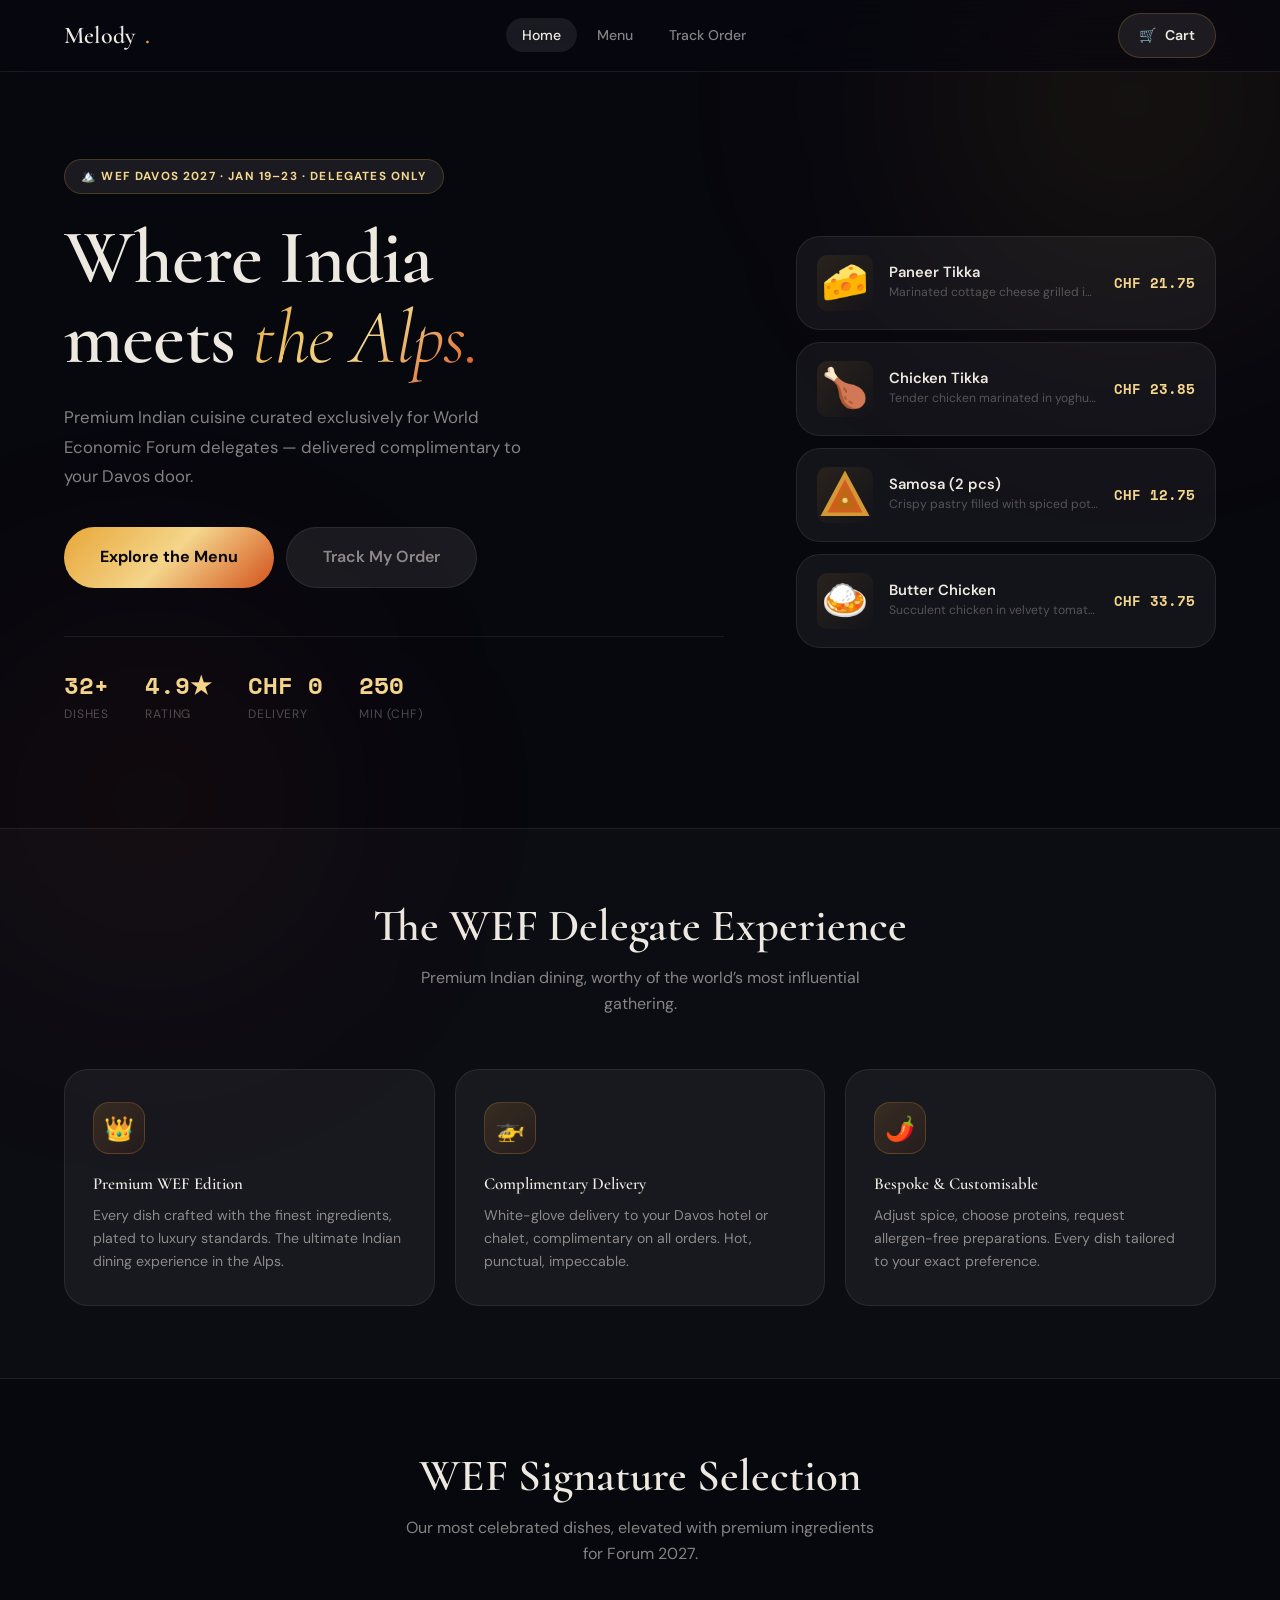
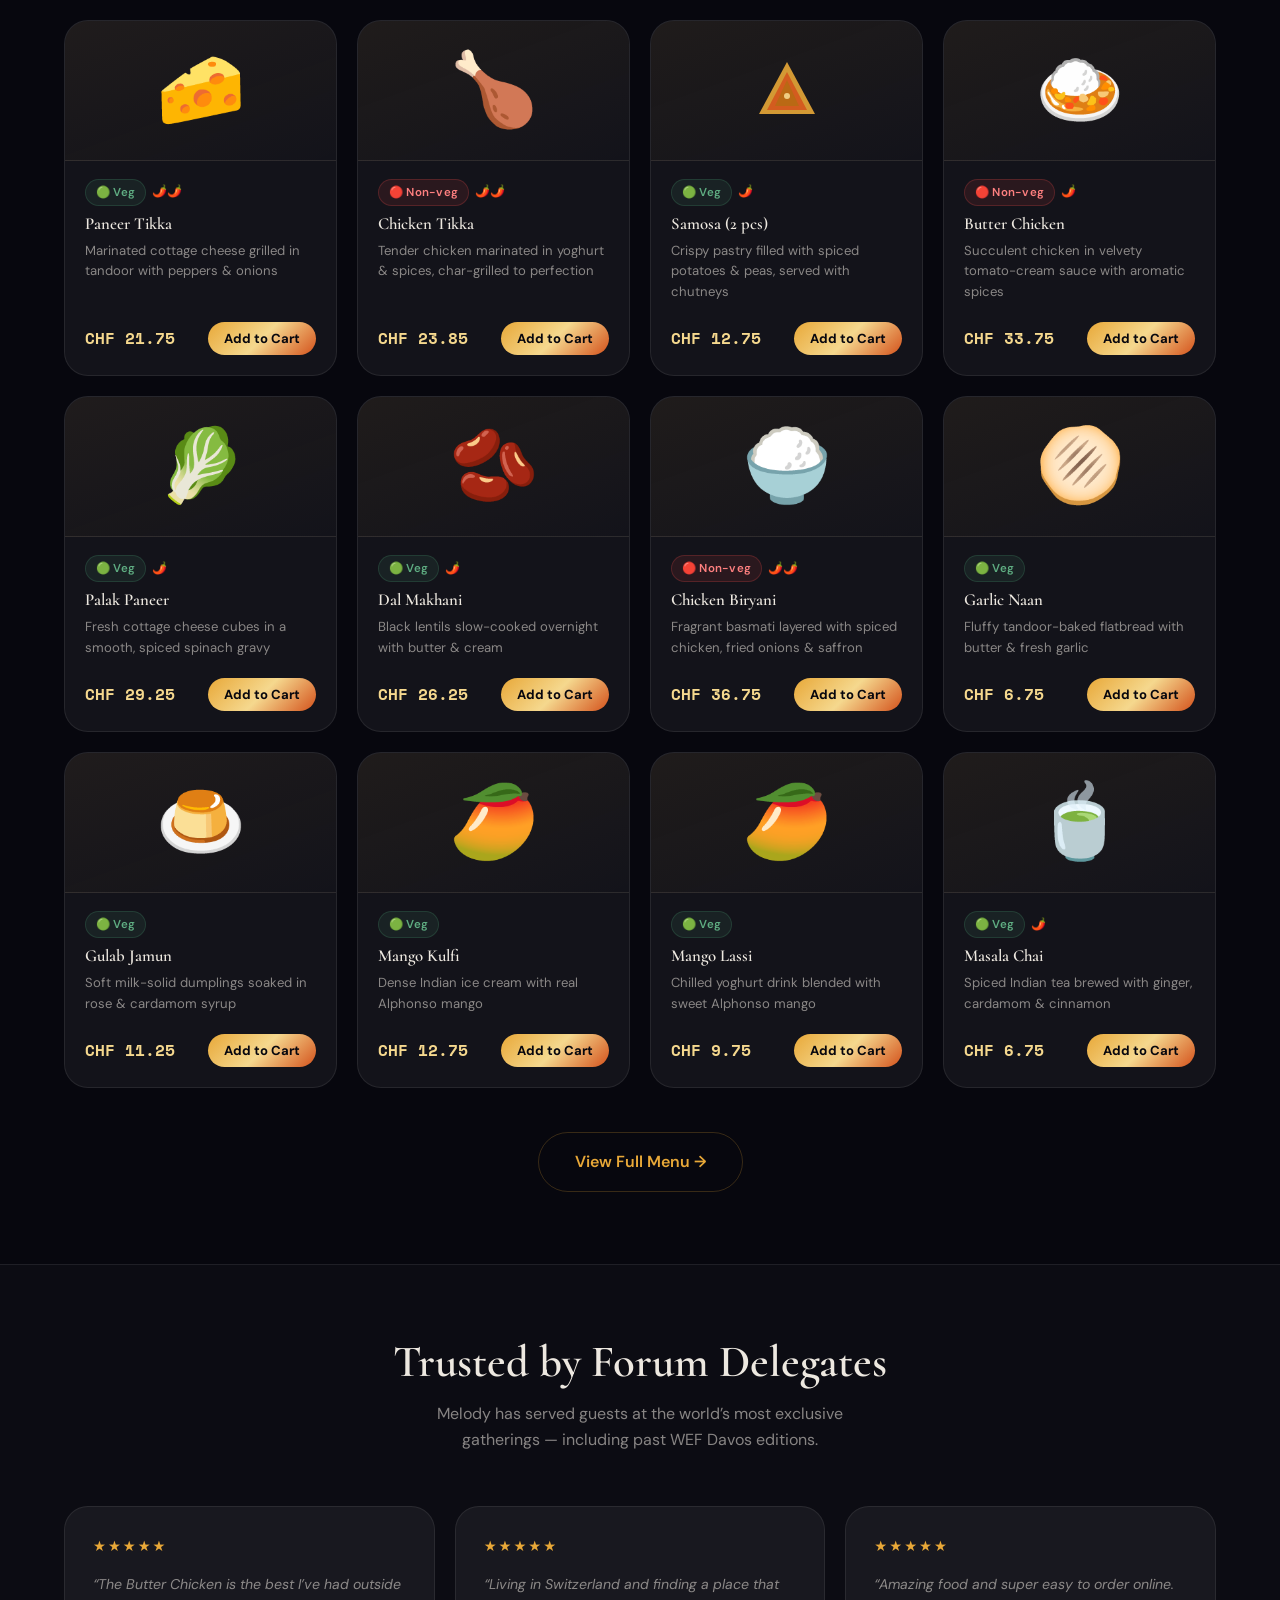
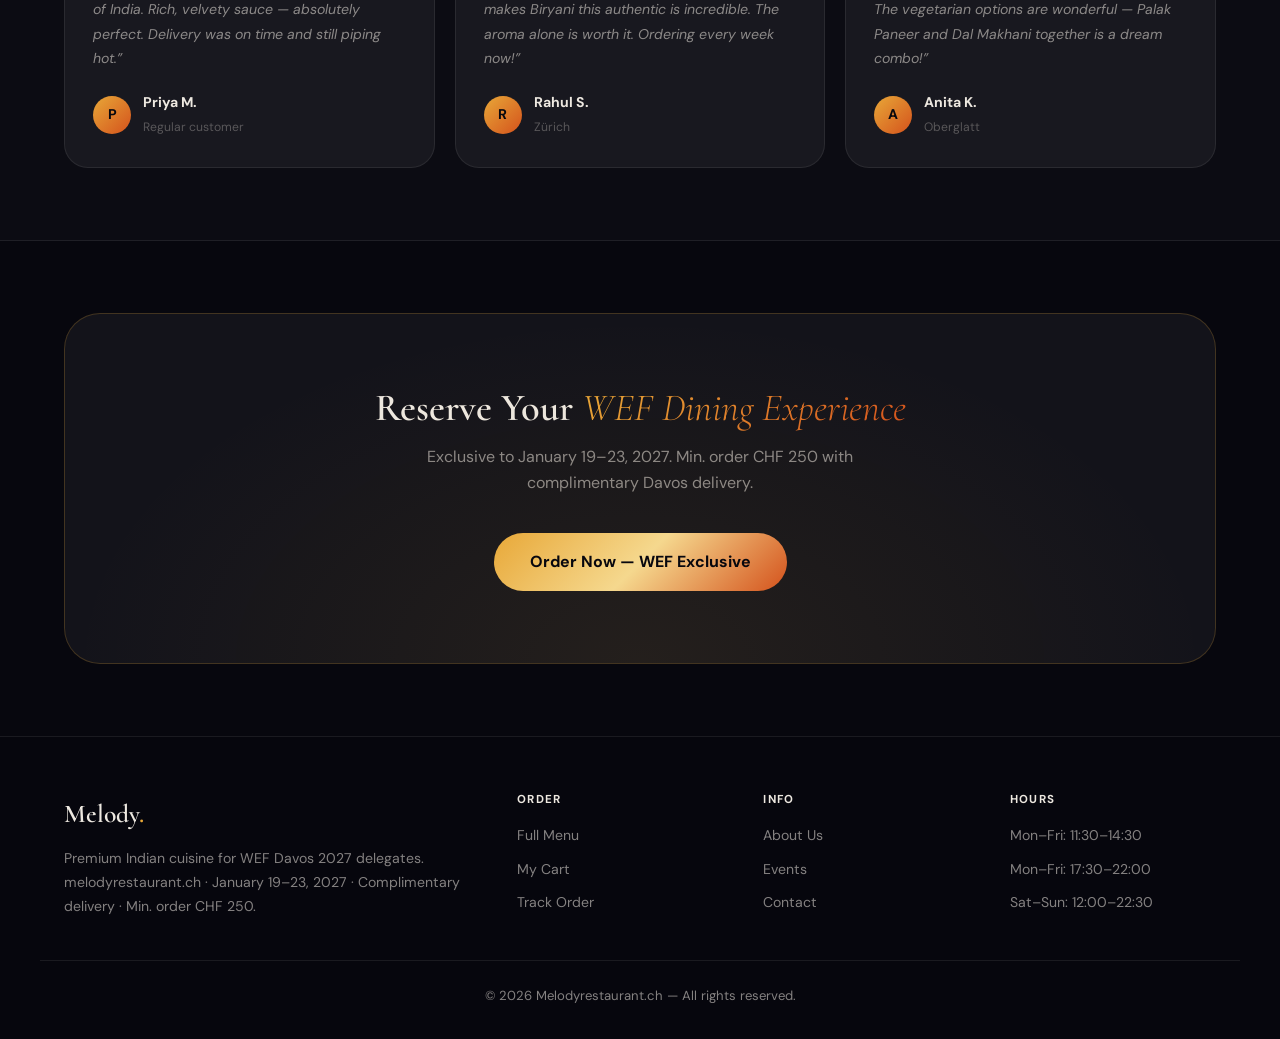
==== commit d6fdb246: "Add scroll-reveal animations to all cards - styles.css: add .scroll-reveal / .scroll-reveal.visible " ====
--- a/index.html
+++ b/index.html
@@ -326,22 +326,22 @@
   <!-- Features -->
   <section class="section section-tint">
     <div class="container">
-      <div class="section-header anim-up">
+      <div class="section-header scroll-reveal">
         <h2>The WEF Delegate Experience</h2>
-        <p>Premium Indian dining, worthy of the world's most influential gathering.</p>
+        <p>Premium Indian dining, worthy of the world’s most influential gathering.</p>
       </div>
       <div class="features-grid">
-        <div class="feature-card anim-up delay-1">
+        <div class="feature-card scroll-reveal">
           <div class="feature-icon">👑</div>
           <h3>Premium WEF Edition</h3>
           <p>Every dish crafted with the finest ingredients, plated to luxury standards. The ultimate Indian dining experience in the Alps.</p>
         </div>
-        <div class="feature-card anim-up delay-2">
+        <div class="feature-card scroll-reveal">
           <div class="feature-icon">🚁</div>
           <h3>Complimentary Delivery</h3>
           <p>White-glove delivery to your Davos hotel or chalet, complimentary on all orders. Hot, punctual, impeccable.</p>
         </div>
-        <div class="feature-card anim-up delay-3">
+        <div class="feature-card scroll-reveal">
           <div class="feature-icon">🌶️</div>
           <h3>Bespoke &amp; Customisable</h3>
           <p>Adjust spice, choose proteins, request allergen-free preparations. Every dish tailored to your exact preference.</p>
@@ -353,7 +353,7 @@
   <!-- Popular Dishes -->
   <section class="section">
     <div class="container">
-      <div class="section-header anim-up">
+      <div class="section-header scroll-reveal">
         <h2>WEF Signature Selection</h2>
         <p>Our most celebrated dishes, elevated with premium ingredients for Forum 2027.</p>
       </div>
@@ -367,30 +367,30 @@
   <!-- Testimonials -->
   <section class="section section-tint">
     <div class="container">
-      <div class="section-header anim-up">
+      <div class="section-header scroll-reveal">
         <h2>Trusted by Forum Delegates</h2>
-        <p>Melody has served guests at the world's most exclusive gatherings — including past WEF Davos editions.</p>
+        <p>Melody has served guests at the world’s most exclusive gatherings — including past WEF Davos editions.</p>
       </div>
       <div class="testimonials-grid">
-        <div class="testimonial anim-up delay-1">
+        <div class="testimonial scroll-reveal">
           <div class="testimonial-stars">★★★★★</div>
-          <p>"The Butter Chicken is the best I've had outside of India. Rich, velvety sauce — absolutely perfect. Delivery was on time and still piping hot."</p>
+          <p>“The Butter Chicken is the best I’ve had outside of India. Rich, velvety sauce — absolutely perfect. Delivery was on time and still piping hot.”</p>
           <div class="testimonial-author">
             <div class="testimonial-avatar">P</div>
             <div><strong>Priya M.</strong><span>Regular customer</span></div>
           </div>
         </div>
-        <div class="testimonial anim-up delay-2">
+        <div class="testimonial scroll-reveal">
           <div class="testimonial-stars">★★★★★</div>
-          <p>"Living in Switzerland and finding a place that makes Biryani this authentic is incredible. The aroma alone is worth it. Ordering every week now!"</p>
+          <p>“Living in Switzerland and finding a place that makes Biryani this authentic is incredible. The aroma alone is worth it. Ordering every week now!”</p>
           <div class="testimonial-author">
             <div class="testimonial-avatar">R</div>
             <div><strong>Rahul S.</strong><span>Zürich</span></div>
           </div>
         </div>
-        <div class="testimonial anim-up delay-3">
+        <div class="testimonial scroll-reveal">
           <div class="testimonial-stars">★★★★★</div>
-          <p>"Amazing food and super easy to order online. The vegetarian options are wonderful — Palak Paneer and Dal Makhani together is a dream combo!"</p>
+          <p>“Amazing food and super easy to order online. The vegetarian options are wonderful — Palak Paneer and Dal Makhani together is a dream combo!”</p>
           <div class="testimonial-author">
             <div class="testimonial-avatar">A</div>
             <div><strong>Anita K.</strong><span>Oberglatt</span></div>
@@ -403,7 +403,7 @@
   <!-- CTA -->
   <section class="section">
     <div class="container">
-      <div class="cta-banner anim-up">
+      <div class="cta-banner scroll-reveal">
         <h2>Reserve Your <em>WEF Dining Experience</em></h2>
         <p>Exclusive to January 19–23, 2027. Min. order CHF 250 with complimentary Davos delivery.</p>
         <a href="menu.html" class="btn btn-primary btn-lg">Order Now — WEF Exclusive</a>
@@ -477,7 +477,7 @@
 
     // Popular dishes
     document.getElementById('popularDishes').innerHTML = MENU_DATA.filter(i => i.popular).map(d => `
-      <div class="dish-card">
+      <div class="dish-card scroll-reveal">
         <div class="dish-thumb">${d.emoji}</div>
         <div class="dish-card-body">
           <div class="dish-meta">
@@ -493,6 +493,7 @@
         </div>
       </div>
     `).join('');
+    setTimeout(initScrollReveal, 100);
   </script>
 </body>
 </html>
--- a/styles.css
+++ b/styles.css
@@ -843,6 +843,17 @@
   body { padding-bottom: env(safe-area-inset-bottom); }
 }
 
+/* ── Scroll Reveal ── */
+.scroll-reveal {
+  opacity: 0;
+  transform: translateY(28px);
+  transition: opacity 0.6s var(--ease), transform 0.6s var(--ease);
+}
+.scroll-reveal.visible {
+  opacity: 1;
+  transform: translateY(0);
+}
+
 /* ── Accessibility ── */
 :focus-visible {
   outline: 2px solid var(--gold);
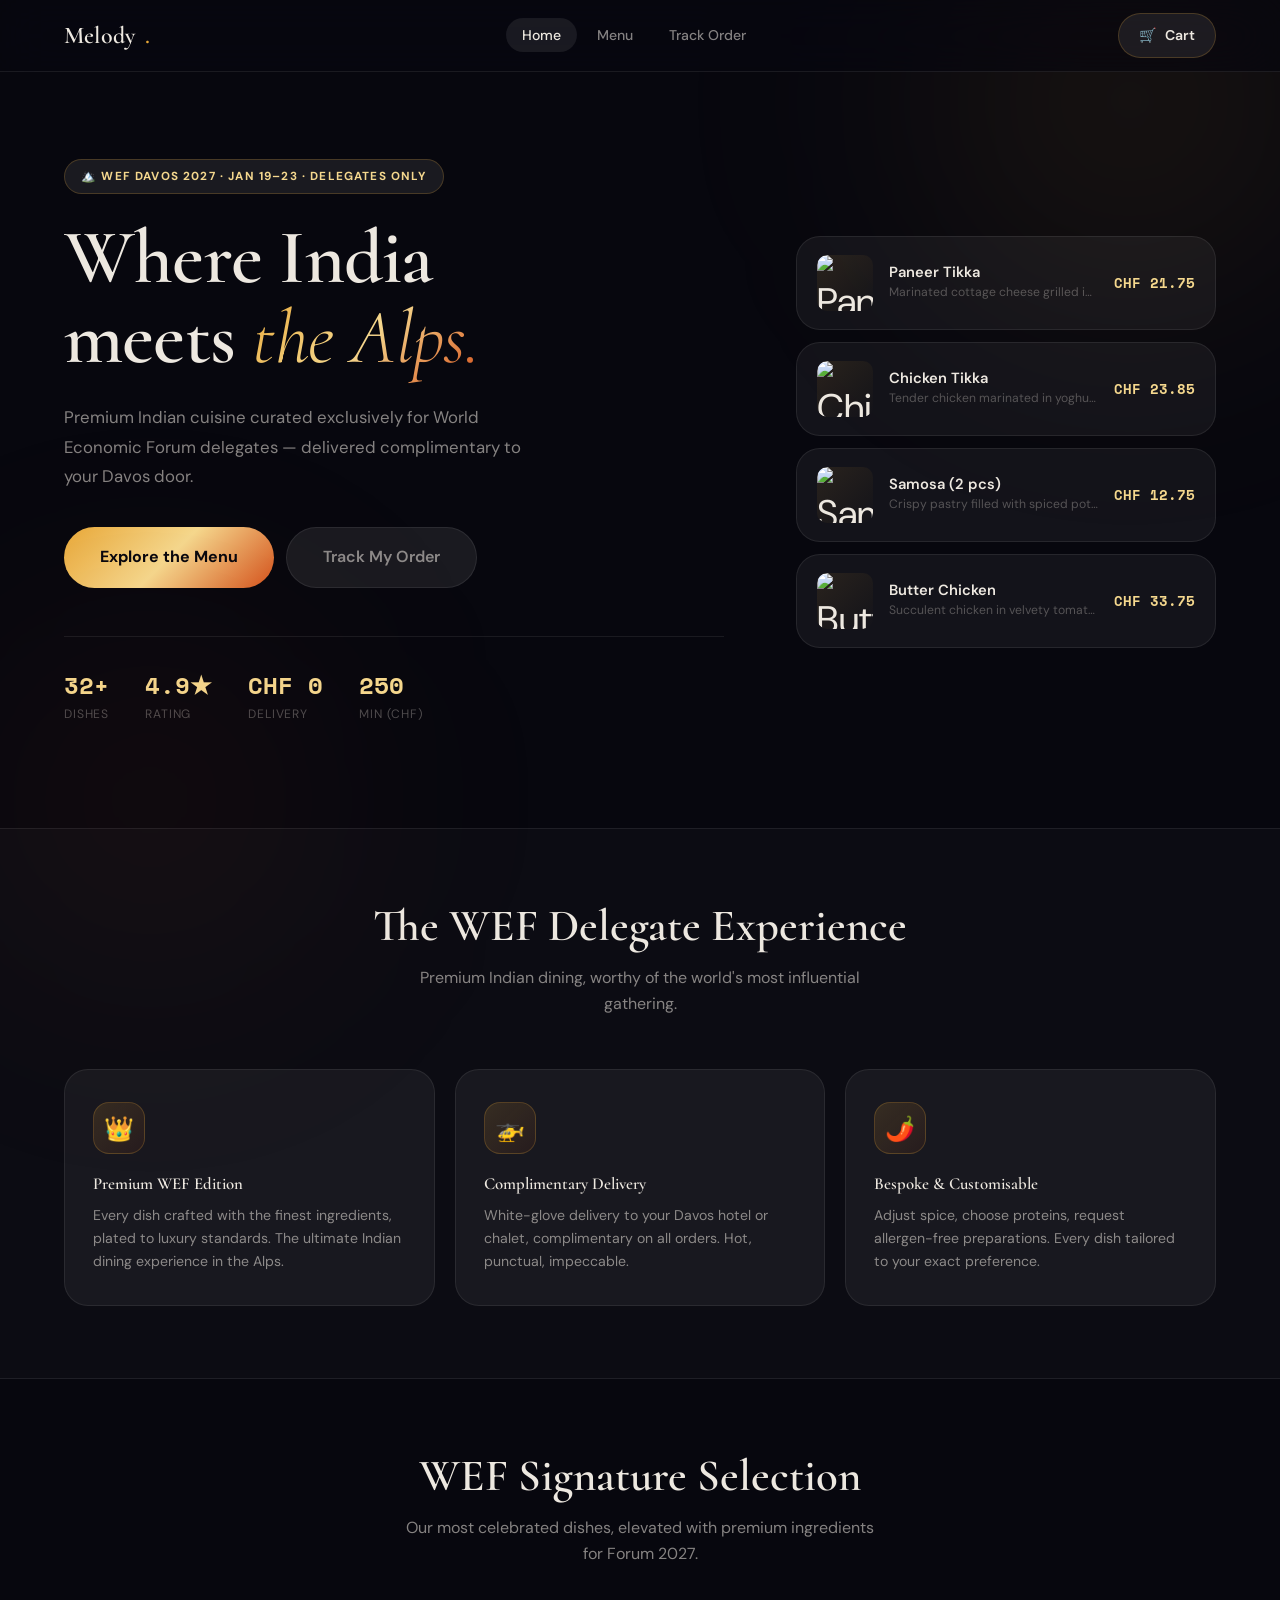
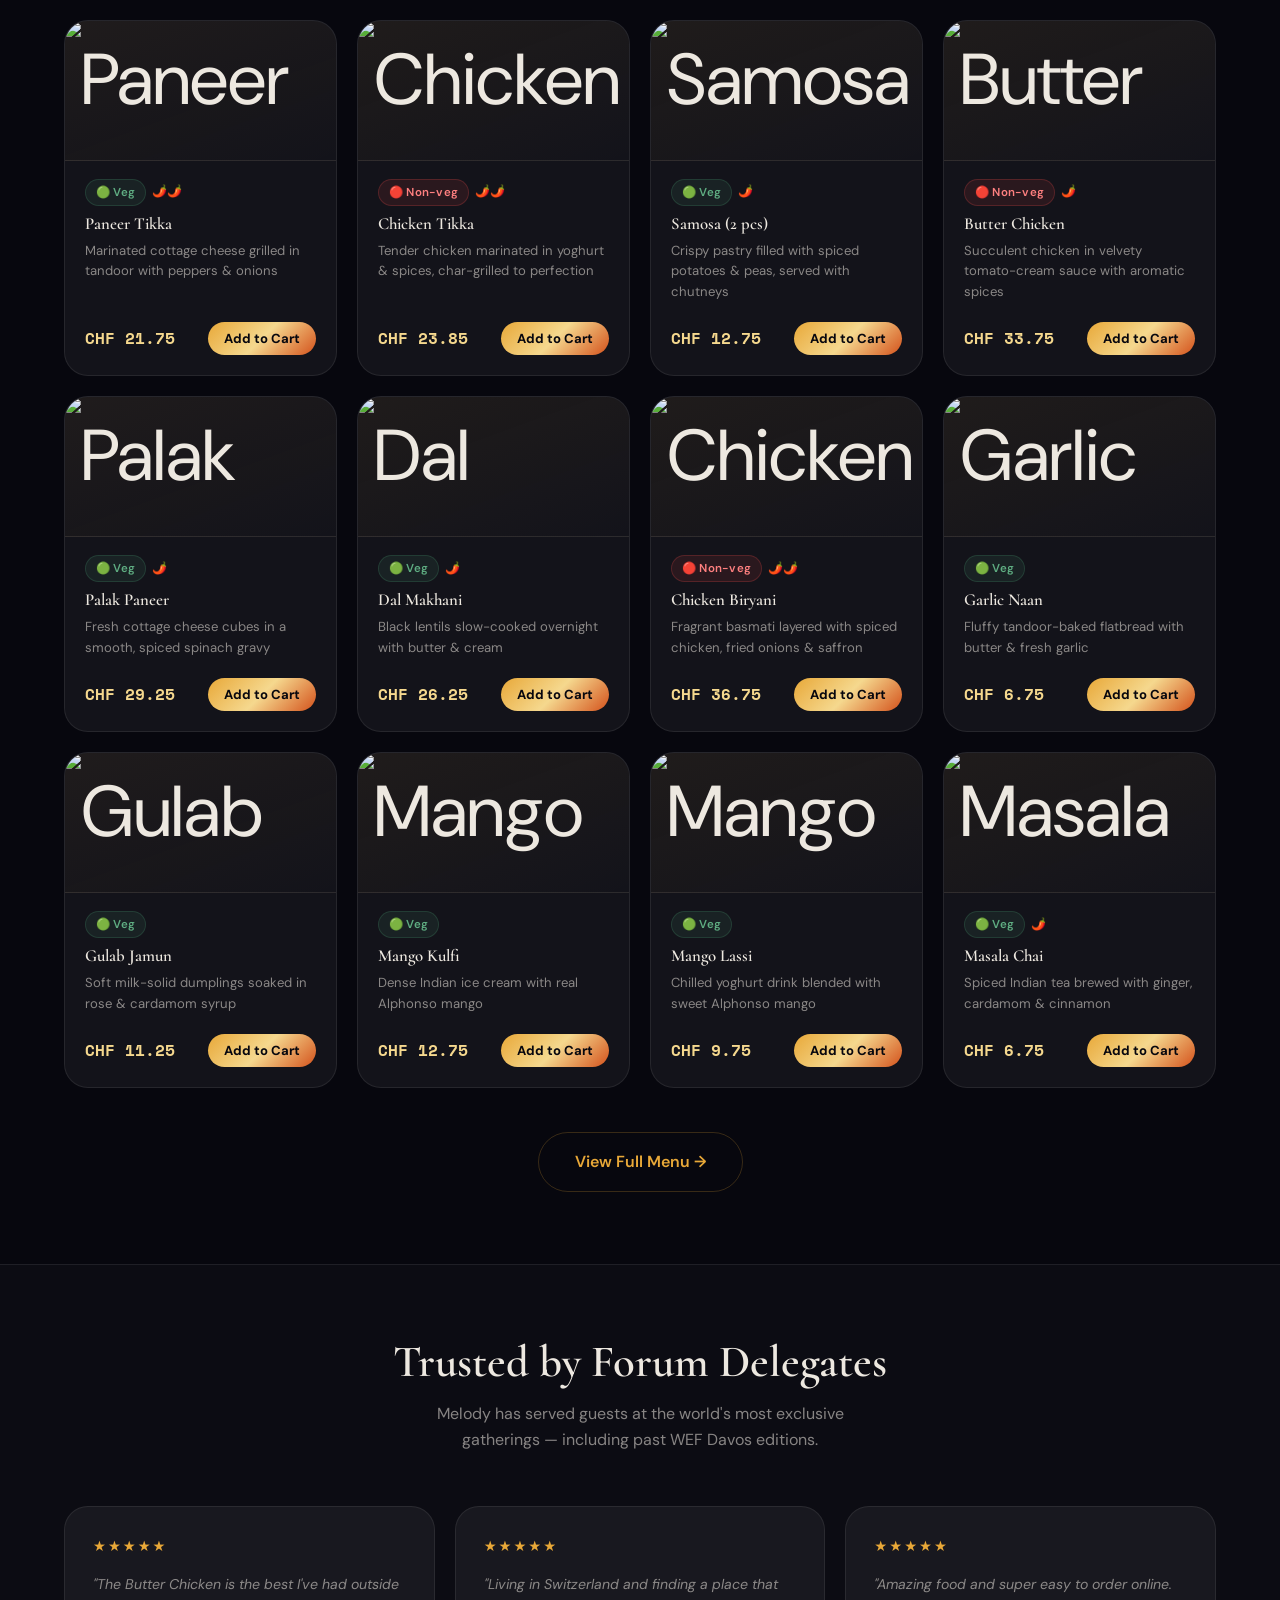
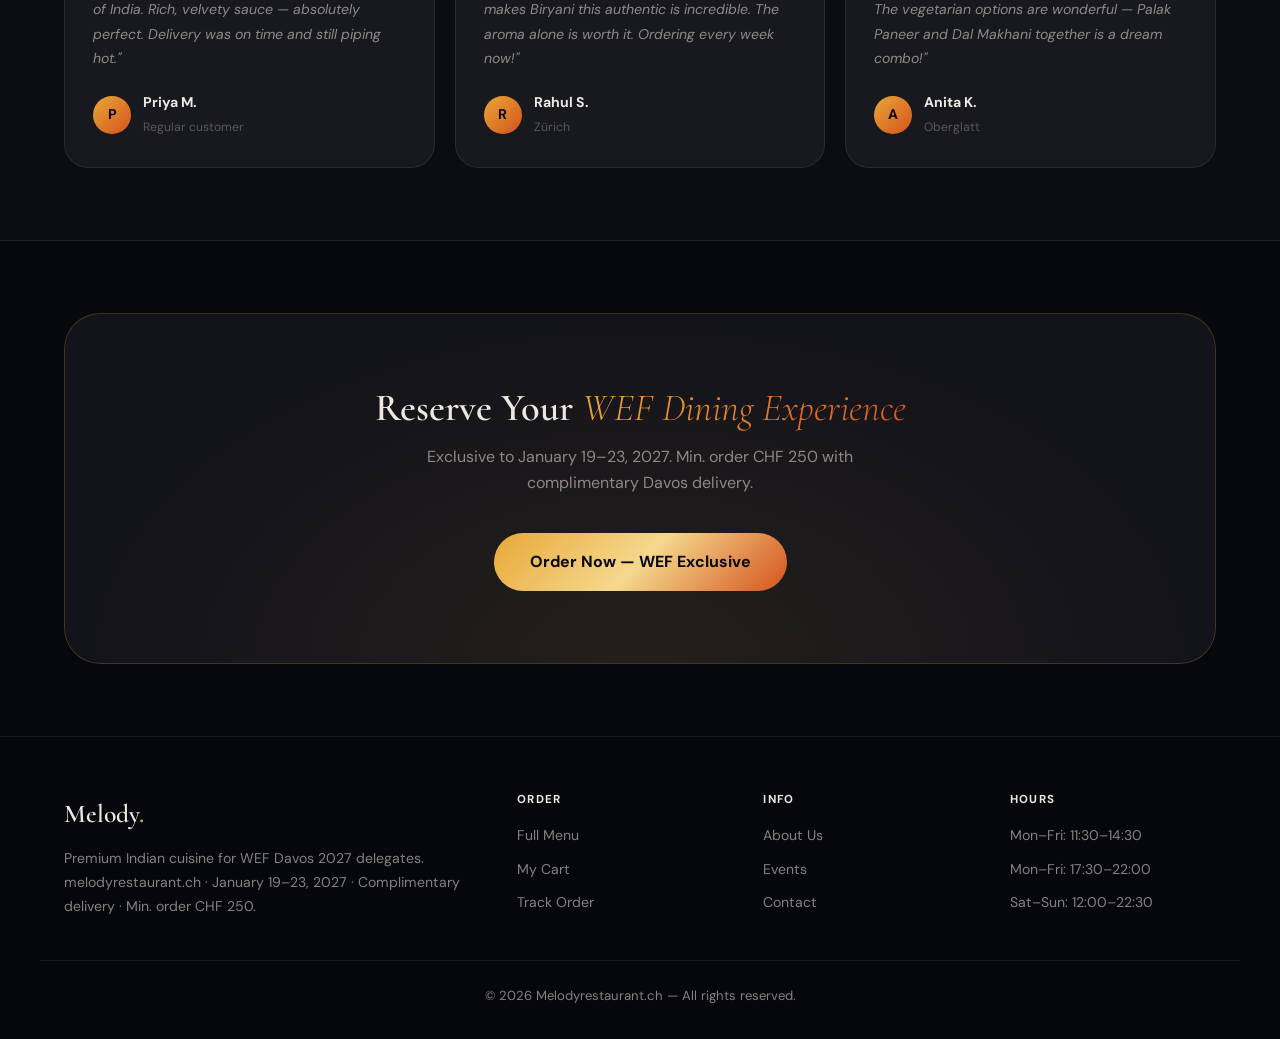
==== commit 9e29fecd: "Replace emoji with real Unsplash royalty-free images for all 32 menu items - app.js: each MENU_DATA " ====
--- a/index.html
+++ b/index.html
@@ -328,7 +328,7 @@
     <div class="container">
       <div class="section-header scroll-reveal">
         <h2>The WEF Delegate Experience</h2>
-        <p>Premium Indian dining, worthy of the world’s most influential gathering.</p>
+        <p>Premium Indian dining, worthy of the world's most influential gathering.</p>
       </div>
       <div class="features-grid">
         <div class="feature-card scroll-reveal">
@@ -369,12 +369,12 @@
     <div class="container">
       <div class="section-header scroll-reveal">
         <h2>Trusted by Forum Delegates</h2>
-        <p>Melody has served guests at the world’s most exclusive gatherings — including past WEF Davos editions.</p>
+        <p>Melody has served guests at the world's most exclusive gatherings — including past WEF Davos editions.</p>
       </div>
       <div class="testimonials-grid">
         <div class="testimonial scroll-reveal">
           <div class="testimonial-stars">★★★★★</div>
-          <p>“The Butter Chicken is the best I’ve had outside of India. Rich, velvety sauce — absolutely perfect. Delivery was on time and still piping hot.”</p>
+          <p>"The Butter Chicken is the best I've had outside of India. Rich, velvety sauce — absolutely perfect. Delivery was on time and still piping hot."</p>
           <div class="testimonial-author">
             <div class="testimonial-avatar">P</div>
             <div><strong>Priya M.</strong><span>Regular customer</span></div>
@@ -382,7 +382,7 @@
         </div>
         <div class="testimonial scroll-reveal">
           <div class="testimonial-stars">★★★★★</div>
-          <p>“Living in Switzerland and finding a place that makes Biryani this authentic is incredible. The aroma alone is worth it. Ordering every week now!”</p>
+          <p>"Living in Switzerland and finding a place that makes Biryani this authentic is incredible. The aroma alone is worth it. Ordering every week now!"</p>
           <div class="testimonial-author">
             <div class="testimonial-avatar">R</div>
             <div><strong>Rahul S.</strong><span>Zürich</span></div>
@@ -390,7 +390,7 @@
         </div>
         <div class="testimonial scroll-reveal">
           <div class="testimonial-stars">★★★★★</div>
-          <p>“Amazing food and super easy to order online. The vegetarian options are wonderful — Palak Paneer and Dal Makhani together is a dream combo!”</p>
+          <p>"Amazing food and super easy to order online. The vegetarian options are wonderful — Palak Paneer and Dal Makhani together is a dream combo!"</p>
           <div class="testimonial-author">
             <div class="testimonial-avatar">A</div>
             <div><strong>Anita K.</strong><span>Oberglatt</span></div>
@@ -466,7 +466,7 @@
     const heroItems = MENU_DATA.filter(i => i.popular).slice(0, 4);
     document.getElementById('heroVisual').innerHTML = heroItems.map(d => `
       <div class="hero-dish" onclick="location.href='menu.html'">
-        <div class="hero-dish-emoji">${d.emoji}</div>
+        <div class="hero-dish-emoji"><img src="${d.img}" alt="${d.name}" loading="lazy" /></div>
         <div class="hero-dish-info">
           <h4>${d.name}</h4>
           <p>${d.desc.substring(0, 55)}…</p>
@@ -478,7 +478,7 @@
     // Popular dishes
     document.getElementById('popularDishes').innerHTML = MENU_DATA.filter(i => i.popular).map(d => `
       <div class="dish-card scroll-reveal">
-        <div class="dish-thumb">${d.emoji}</div>
+        <div class="dish-thumb"><img src="${d.img}" alt="${d.name}" loading="lazy" /></div>
         <div class="dish-card-body">
           <div class="dish-meta">
             <span class="badge ${d.veg ? 'badge-veg' : 'badge-nonveg'}">${d.veg ? '🟢 Veg' : '🔴 Non-veg'}</span>
@@ -493,7 +493,6 @@
         </div>
       </div>
     `).join('');
-    setTimeout(initScrollReveal, 100);
   </script>
 </body>
 </html>
--- a/styles.css
+++ b/styles.css
@@ -843,6 +843,22 @@
   body { padding-bottom: env(safe-area-inset-bottom); }
 }
 
+/* ── Dish Images ── */
+.menu-item-emoji img,
+.dish-thumb img,
+.hero-dish-emoji img,
+.menu-card-emoji img {
+  width: 100%;
+  height: 100%;
+  object-fit: cover;
+  display: block;
+  border-radius: inherit;
+}
+.menu-item-emoji { overflow: hidden; border-radius: var(--r-sm); }
+.dish-thumb { overflow: hidden; }
+.hero-dish-emoji { overflow: hidden; border-radius: var(--r-sm); }
+.menu-card-emoji { overflow: hidden; }
+
 /* ── Scroll Reveal ── */
 .scroll-reveal {
   opacity: 0;
